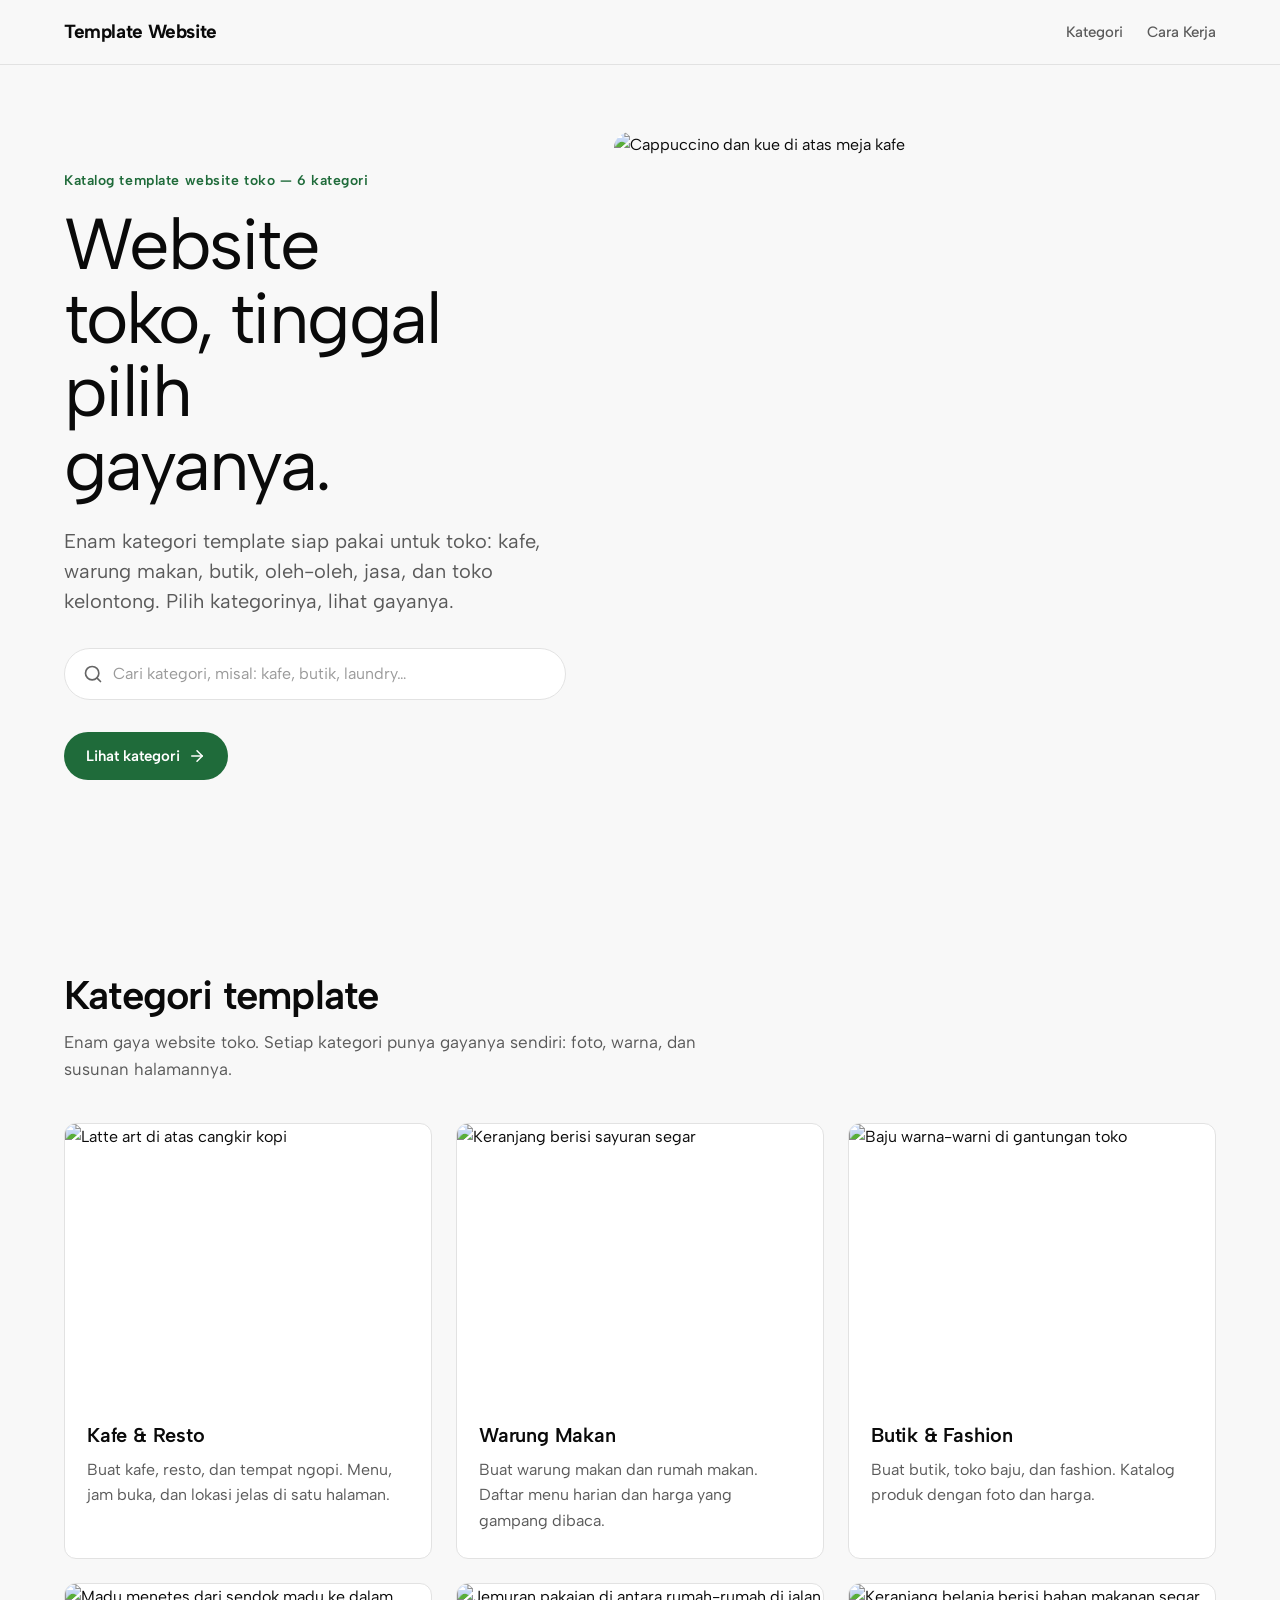
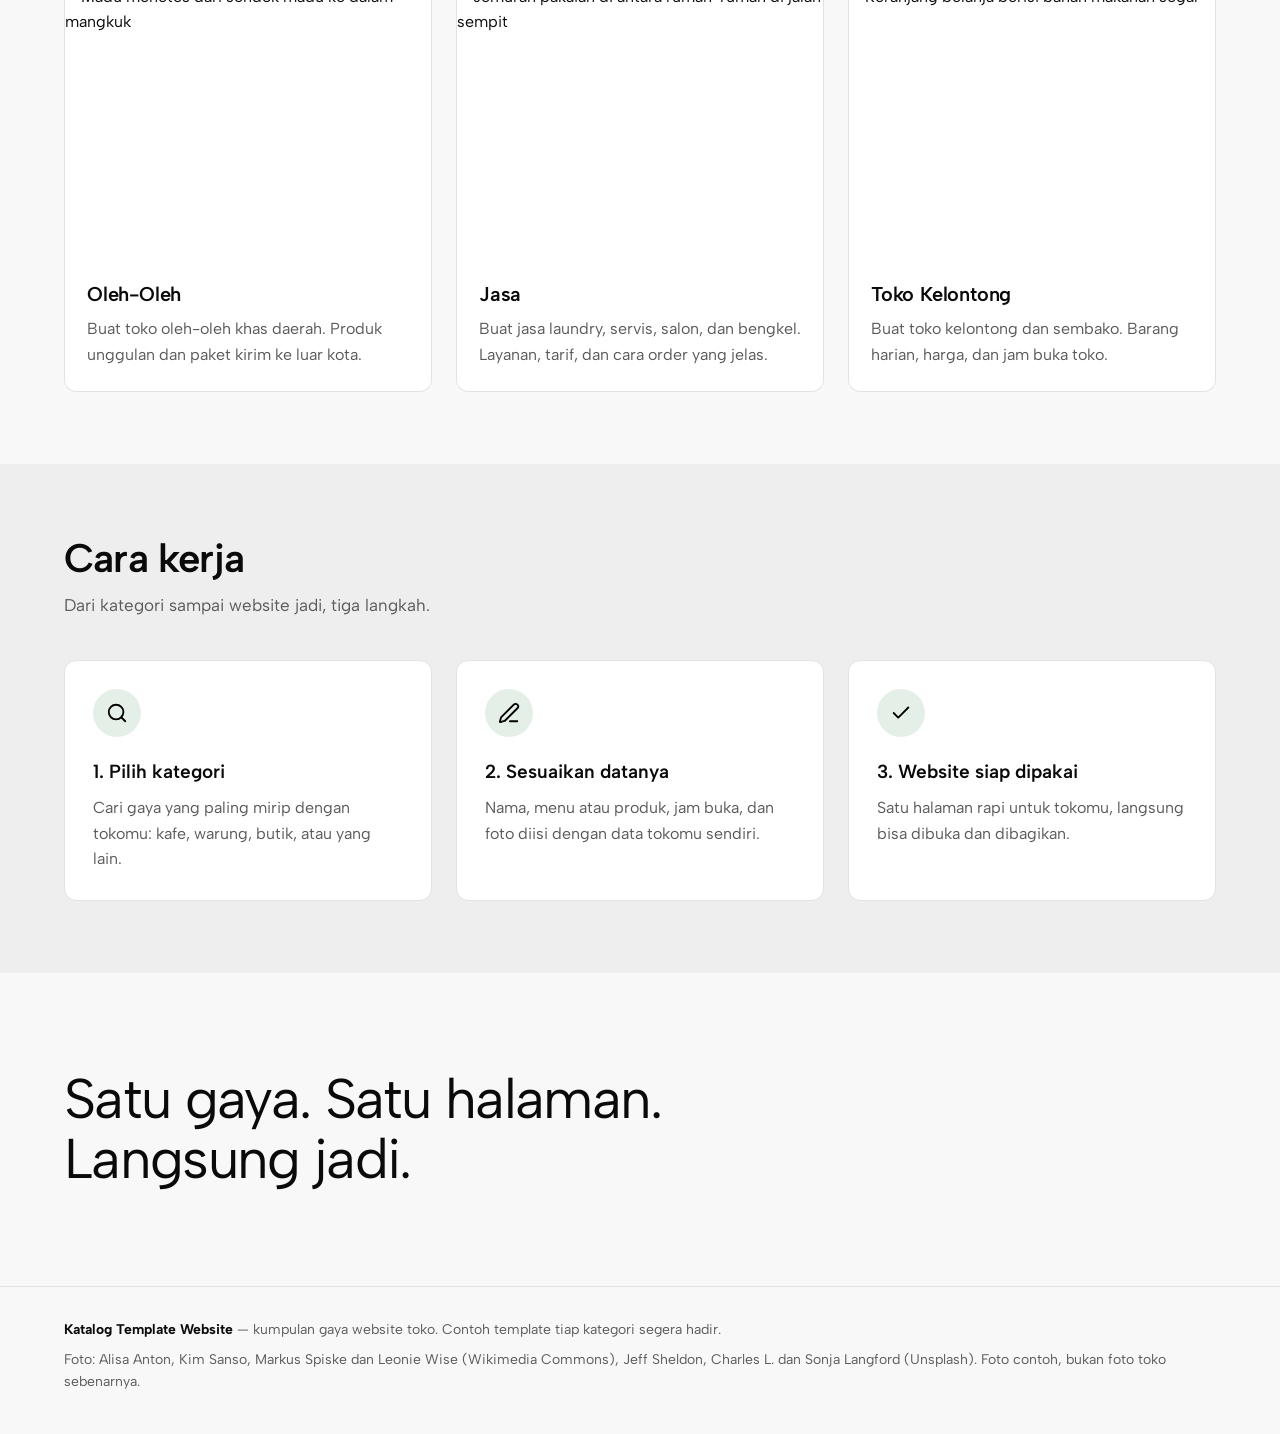
==== index.html @ 1f8895e4 "Homepage baru: hero split, 6 kategori foto, tanpa contoh template" ====
<!DOCTYPE html>
<html lang="id" data-type="service">
<head>
<meta charset="utf-8">
<meta name="viewport" content="width=device-width, initial-scale=1">
<meta name="page-type" content="service">
<meta name="site-kind" content="other">
<title>Katalog Template Website Toko</title>
<meta name="description" content="Pilih gaya website untuk toko kamu: kafe, warung makan, butik, oleh-oleh, jasa, dan toko kelontong.">
<link rel="preconnect" href="https://fonts.googleapis.com">
<link rel="preconnect" href="https://fonts.gstatic.com" crossorigin>
<link href="https://fonts.googleapis.com/css2?family=Albert+Sans:wght@400;500;600;700&display=swap" rel="stylesheet">
<link rel="stylesheet" href="css/style.css">
<link rel="icon" href="assets/icons/store.svg">
</head>
<body>
<header class="site">
  <div class="wrap">
    <a class="logo" href="#">Template Website</a>
    <nav class="main">
      <a href="#kategori">Kategori</a>
      <a href="#cara-kerja">Cara Kerja</a>
    </nav>
  </div>
</header>

<main>
  <section class="hero" data-enter>
    <div class="wrap hero-grid">
      <div class="hero-text">
        <p class="notice">Katalog template website toko — 6 kategori</p>
        <h1>Website toko, tinggal pilih gayanya.</h1>
        <p class="lead">Enam kategori template siap pakai untuk toko: kafe, warung makan, butik, oleh-oleh, jasa, dan toko kelontong. Pilih kategorinya, lihat gayanya.</p>
        <div class="search">
          <label class="box" for="cari"><img src="assets/icons/search.svg" alt=""><input id="cari" type="search" placeholder="Cari kategori, misal: kafe, butik, laundry…" autocomplete="off"></label>
        </div>
        <a class="btn" href="#kategori">Lihat kategori <img class="ic" src="assets/icons/arrow-right.svg" alt=""></a>
      </div>
      <div class="hero-photo">
        <img src="https://thumb.wikimedia.org/wikipedia/commons/thumb/1/18/Cappuccinos_and_cake_%28Unsplash%29.jpg/960px-Cappuccinos_and_cake_%28Unsplash%29.jpg" alt="Cappuccino dan kue di atas meja kafe" fetchpriority="high">
      </div>
    </div>
  </section>

  <section class="block" id="kategori">
    <div class="wrap">
      <h2>Kategori template</h2>
      <p class="sub">Enam gaya website toko. Setiap kategori punya gayanya sendiri: foto, warna, dan susunan halamannya.</p>
      <div class="grid" id="grid-kategori">
      <article class="card" data-cari="Kafe & Resto Buat kafe, resto, dan tempat ngopi. Menu, jam buka, dan lokasi jelas di satu halaman.">
        <div class="media"><img src="https://thumb.wikimedia.org/wikipedia/commons/thumb/c/c6/Latte_art_3.jpg/960px-Latte_art_3.jpg" alt="Latte art di atas cangkir kopi" loading="lazy"></div>
        <div class="body">
          <h3>Kafe &amp; Resto</h3>
          <p>Buat kafe, resto, dan tempat ngopi. Menu, jam buka, dan lokasi jelas di satu halaman.</p>
        </div>
      </article>
      <article class="card" data-cari="Warung Makan Buat warung makan dan rumah makan. Daftar menu harian dan harga yang gampang dibaca.">
        <div class="media"><img src="https://thumb.wikimedia.org/wikipedia/commons/thumb/3/35/Basket_of_Vegetables_%28Unsplash%29.jpg/960px-Basket_of_Vegetables_%28Unsplash%29.jpg" alt="Keranjang berisi sayuran segar" loading="lazy"></div>
        <div class="body">
          <h3>Warung Makan</h3>
          <p>Buat warung makan dan rumah makan. Daftar menu harian dan harga yang gampang dibaca.</p>
        </div>
      </article>
      <article class="card" data-cari="Butik & Fashion Buat butik, toko baju, dan fashion. Katalog produk dengan foto dan harga.">
        <div class="media"><img src="https://picsum.photos/id/535/1200/800" alt="Baju warna-warni di gantungan toko" loading="lazy"></div>
        <div class="body">
          <h3>Butik &amp; Fashion</h3>
          <p>Buat butik, toko baju, dan fashion. Katalog produk dengan foto dan harga.</p>
        </div>
      </article>
      <article class="card" data-cari="Oleh-Oleh Buat toko oleh-oleh khas daerah. Produk unggulan dan paket kirim ke luar kota.">
        <div class="media"><img src="https://picsum.photos/id/312/1200/800" alt="Madu menetes dari sendok madu ke dalam mangkuk" loading="lazy"></div>
        <div class="body">
          <h3>Oleh-Oleh</h3>
          <p>Buat toko oleh-oleh khas daerah. Produk unggulan dan paket kirim ke luar kota.</p>
        </div>
      </article>
      <article class="card" data-cari="Jasa Buat jasa laundry, servis, salon, dan bengkel. Layanan, tarif, dan cara order yang jelas.">
        <div class="media"><img src="https://picsum.photos/id/308/1200/800" alt="Jemuran pakaian di antara rumah-rumah di jalan sempit" loading="lazy"></div>
        <div class="body">
          <h3>Jasa</h3>
          <p>Buat jasa laundry, servis, salon, dan bengkel. Layanan, tarif, dan cara order yang jelas.</p>
        </div>
      </article>
      <article class="card" data-cari="Toko Kelontong Buat toko kelontong dan sembako. Barang harian, harga, dan jam buka toko.">
        <div class="media"><img src="https://thumb.wikimedia.org/wikipedia/commons/thumb/b/b7/Healthy_Grocery_Shopping_%28Unsplash%29.jpg/960px-Healthy_Grocery_Shopping_%28Unsplash%29.jpg" alt="Keranjang belanja berisi bahan makanan segar" loading="lazy"></div>
        <div class="body">
          <h3>Toko Kelontong</h3>
          <p>Buat toko kelontong dan sembako. Barang harian, harga, dan jam buka toko.</p>
        </div>
      </article>
      </div>
      <p class="empty" id="tidak-ada">Tidak ada kategori yang cocok dengan pencarianmu. Coba kata lain, misal “kafe” atau “butik”.</p>
    </div>
  </section>

  <section class="block" id="cara-kerja">
    <div class="wrap">
      <h2>Cara kerja</h2>
      <p class="sub">Dari kategori sampai website jadi, tiga langkah.</p>
      <div class="steps">
        <div class="step">
          <div class="step-ic"><img src="assets/icons/search.svg" alt=""></div>
          <h3>1. Pilih kategori</h3>
          <p>Cari gaya yang paling mirip dengan tokomu: kafe, warung, butik, atau yang lain.</p>
        </div>
        <div class="step">
          <div class="step-ic"><img src="assets/icons/pen-line.svg" alt=""></div>
          <h3>2. Sesuaikan datanya</h3>
          <p>Nama, menu atau produk, jam buka, dan foto diisi dengan data tokomu sendiri.</p>
        </div>
        <div class="step">
          <div class="step-ic"><img src="assets/icons/check.svg" alt=""></div>
          <h3>3. Website siap dipakai</h3>
          <p>Satu halaman rapi untuk tokomu, langsung bisa dibuka dan dibagikan.</p>
        </div>
      </div>
    </div>
  </section>

  <section class="statement">
    <div class="wrap">
      <p>Satu gaya. Satu halaman. Langsung jadi.</p>
    </div>
  </section>
</main>

<footer class="site">
  <div class="wrap">
    <div><b>Katalog Template Website</b> — kumpulan gaya website toko. Contoh template tiap kategori segera hadir.</div>
    <div>Foto: Alisa Anton, Kim Sanso, Markus Spiske dan Leonie Wise (Wikimedia Commons), Jeff Sheldon, Charles L. dan Sonja Langford (Unsplash). Foto contoh, bukan foto toko sebenarnya.</div>
  </div>
</footer>
<script src="js/app.js"></script>
</body>
</html>
---- css/style.css ----
/* Katalog template website toko.
   Sistem dari design-taste-frontend (deal 2026-11-24):
   palet mint-pink-accounts (retail), jenis Albert Sans, radius soft,
   hero split (teks kiri, foto kanan), flat, foto asli, tanpa efek. */
:root{
  --bg:#f8f8f8; --surface:#eeeeee; --card:#ffffff; --ink:#0a0a0a;
  --muted:#5a5a5a; --accent:#1f6b3a; --accent-soft:#e4efe7; --line:#e2e2e2;
  --r:12px; --r-lg:16px; --wrap:1200px;
}
*{box-sizing:border-box;margin:0;padding:0}
html{scroll-behavior:smooth}
body{font-family:"Albert Sans",system-ui,-apple-system,"Segoe UI",sans-serif;color:var(--ink);background:var(--bg);line-height:1.6;-webkit-font-smoothing:antialiased}
img{display:block;max-width:100%}
a{color:inherit}
.wrap{max-width:var(--wrap);margin:0 auto;padding:0 24px}

/* header */
header.site{position:sticky;top:0;z-index:10;background:var(--bg);border-bottom:1px solid var(--line)}
header.site .wrap{display:flex;align-items:center;gap:32px;height:64px}
.logo{font-weight:700;font-size:19px;letter-spacing:-.02em;text-decoration:none}
nav.main{display:flex;gap:24px;margin-left:auto}
nav.main a{text-decoration:none;font-size:15px;font-weight:500;color:var(--muted)}
nav.main a:hover{color:var(--ink);text-decoration:underline;text-underline-offset:4px}

/* tombol: satu gaya */
.btn{display:inline-flex;align-items:center;gap:8px;background:var(--accent);color:#fff;border-radius:999px;padding:12px 22px;font-weight:600;font-size:15px;text-decoration:none;border:0;cursor:pointer;transition:transform .15s ease,background .15s ease}
.btn:hover{background:#175730;transform:translateY(-1px)}
.btn:active{transform:translateY(0) scale(.98)}
.btn .ic{width:18px;height:18px;filter:brightness(0) invert(1)}

/* hero split: teks kiri, foto kanan, satu layar */
.hero{padding:48px 0 64px}
.hero-grid{display:grid;grid-template-columns:5fr 6fr;gap:48px;align-items:center;min-height:calc(100vh - 64px - 112px)}
.hero-text .notice{font-size:14px;font-weight:600;letter-spacing:.04em;color:var(--accent);margin-bottom:16px}
.hero-text h1{font-size:72px;line-height:1.02;letter-spacing:-.035em;font-weight:400;max-width:9ch}
.hero-text .lead{font-size:20px;line-height:1.5;color:var(--muted);max-width:42ch;margin:24px 0 32px}
.search{margin-bottom:32px}
.search .box{display:flex;align-items:center;gap:10px;background:var(--card);border:1px solid var(--line);border-radius:999px;padding:0 18px;height:52px;max-width:520px}
.search .box img{width:20px;height:20px;opacity:.6;flex:none}
.search input{border:0;outline:0;background:transparent;font:inherit;font-size:16px;width:100%;color:var(--ink)}
.search input::placeholder{color:#9a9a9a}
.hero-photo img{width:100%;aspect-ratio:628/716;object-fit:cover;border-radius:var(--r-lg)}
/* hero masuk sekali saat load */
[data-enter] .hero-text>*{animation:enter .7s ease both}
[data-enter] .hero-text>*:nth-child(2){animation-delay:.08s}
[data-enter] .hero-text>*:nth-child(3){animation-delay:.16s}
[data-enter] .hero-text>*:nth-child(4){animation-delay:.24s}
[data-enter] .hero-text>*:nth-child(5){animation-delay:.32s}
[data-enter] .hero-photo{animation:enter .7s .15s ease both}
@keyframes enter{from{opacity:0;transform:translateY(12px)}to{opacity:1;transform:none}}
@media (prefers-reduced-motion:reduce){
  [data-enter] .hero-text>*,[data-enter] .hero-photo{animation:none}
  html{scroll-behavior:auto}
}

/* blok */
.block{padding:72px 0}
.block h2{font-size:40px;line-height:1.1;letter-spacing:-.02em;font-weight:600}
.sub{font-size:17px;color:var(--muted);margin:12px 0 40px;max-width:60ch}

/* kartu kategori */
.grid{display:grid;grid-template-columns:repeat(3,1fr);gap:24px}
.card{background:var(--card);border:1px solid var(--line);border-radius:var(--r);overflow:hidden;transition:transform .2s ease,box-shadow .2s ease}
.card:hover{transform:translateY(-2px);box-shadow:0 8px 24px rgba(0,0,0,.08)}
.card .media{overflow:hidden;aspect-ratio:4/3}
.card .media img{width:100%;height:100%;object-fit:cover;transition:transform .35s ease}
.card:hover .media img{transform:scale(1.02)}
.card .body{padding:20px 22px 24px}
.card h3{font-size:20px;font-weight:600;letter-spacing:-.01em}
.card p{font-size:16px;color:var(--muted);margin-top:6px}
.empty{display:none;margin-top:32px;font-size:17px;color:var(--muted)}
.empty.show{display:block}

/* cara kerja */
#cara-kerja{background:var(--surface)}
.steps{display:grid;grid-template-columns:repeat(3,1fr);gap:24px}
.step{background:var(--card);border:1px solid var(--line);border-radius:var(--r);padding:28px}
.step-ic{width:48px;height:48px;border-radius:50%;background:var(--accent-soft);display:flex;align-items:center;justify-content:center;margin-bottom:20px}
.step-ic img{width:22px;height:22px}
.step h3{font-size:19px;font-weight:600;margin-bottom:8px}
.step p{font-size:16px;color:var(--muted)}

/* momen tipe */
.statement{padding:96px 0}
.statement p{font-size:clamp(32px,4.5vw,56px);line-height:1.08;letter-spacing:-.03em;font-weight:400;max-width:18ch}

/* footer */
footer.site{border-top:1px solid var(--line);padding:32px 0 40px;font-size:14px;color:var(--muted)}
footer.site .wrap{display:flex;flex-direction:column;gap:8px}
footer.site b{color:var(--ink)}

/* responsif */
@media (max-width:1024px){
  .grid{grid-template-columns:repeat(2,1fr)}
  .hero-text h1{font-size:56px}
}
@media (max-width:820px){
  .hero{padding:32px 0 48px}
  .hero-grid{grid-template-columns:1fr;gap:32px;min-height:0}
  .hero-photo img{aspect-ratio:16/10;min-height:240px}
  .steps{grid-template-columns:1fr}
  .block{padding:56px 0}
  .block h2{font-size:32px}
}
@media (max-width:390px){
  .grid{grid-template-columns:1fr}
  .hero-text h1{font-size:40px}
  .hero-text .lead{font-size:17px}
  .btn{width:100%;justify-content:center}
  .search .box{height:48px}
  .statement{padding:64px 0}
}
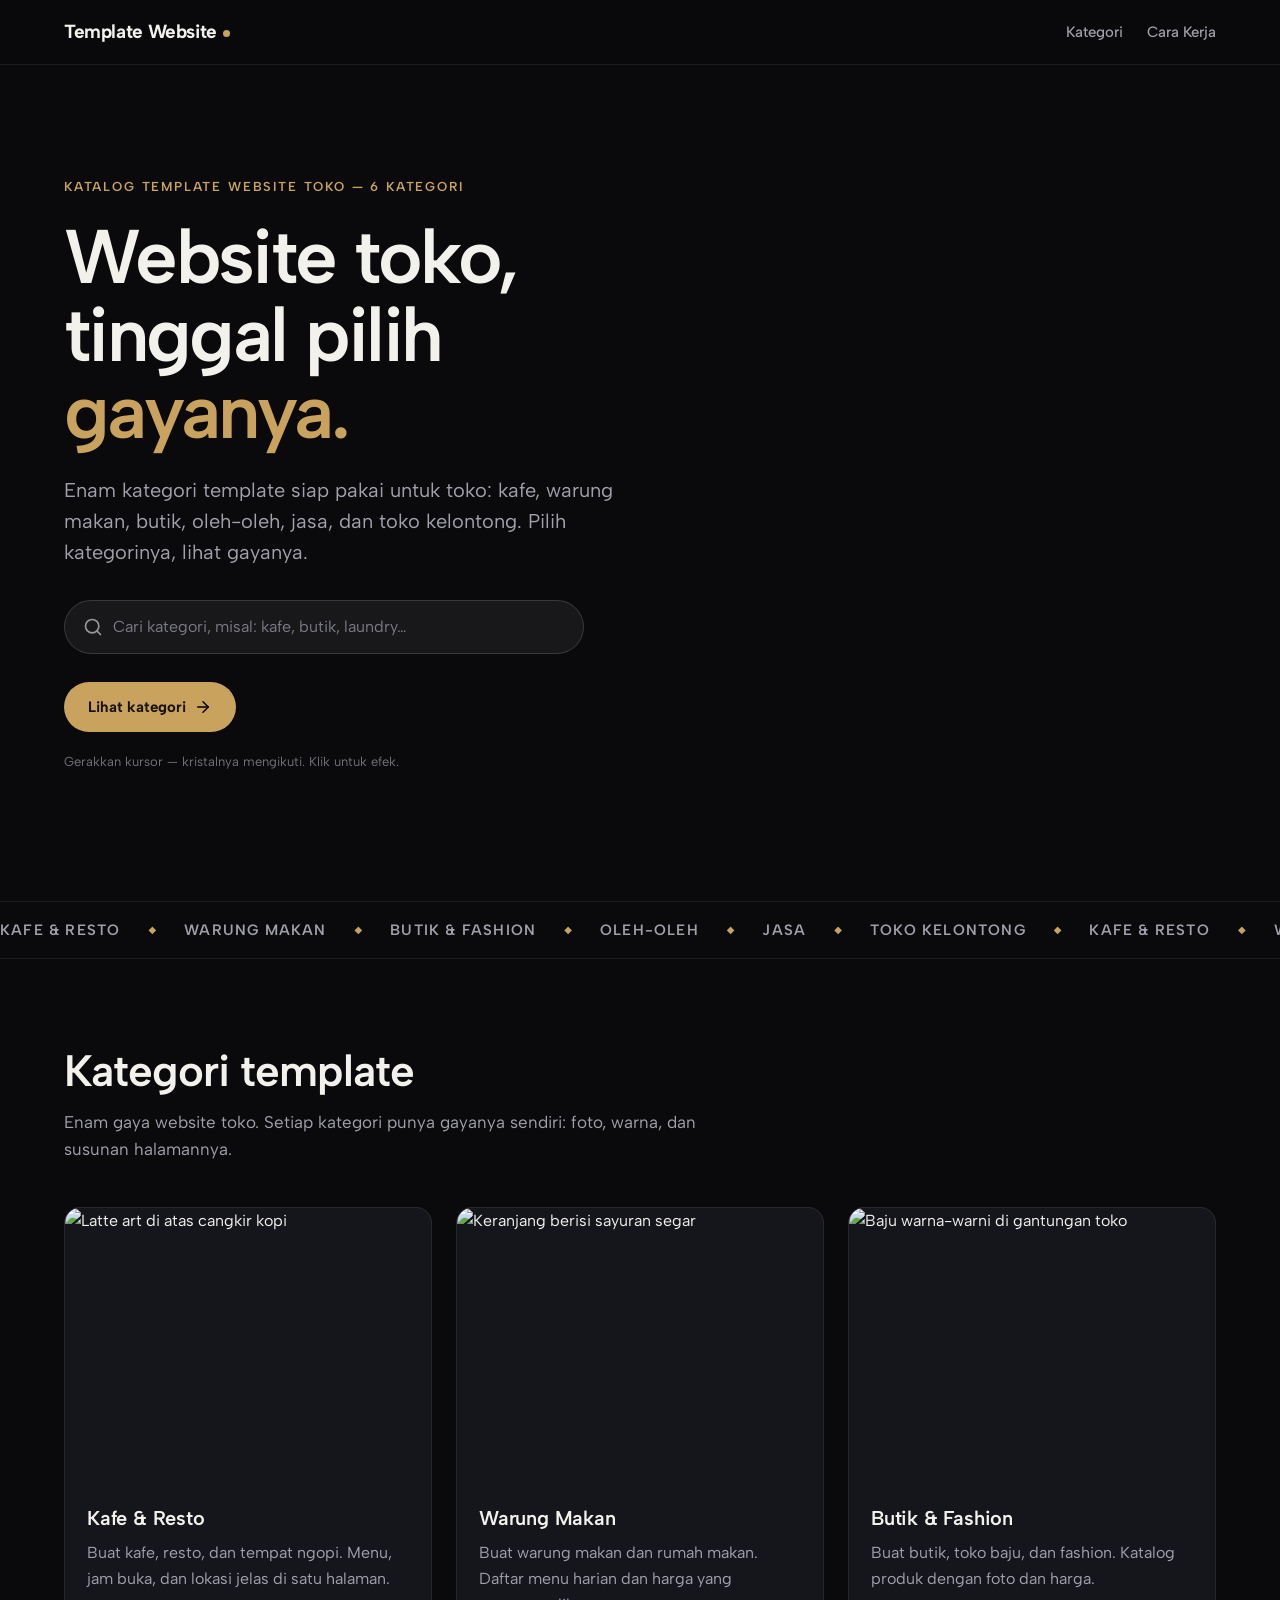
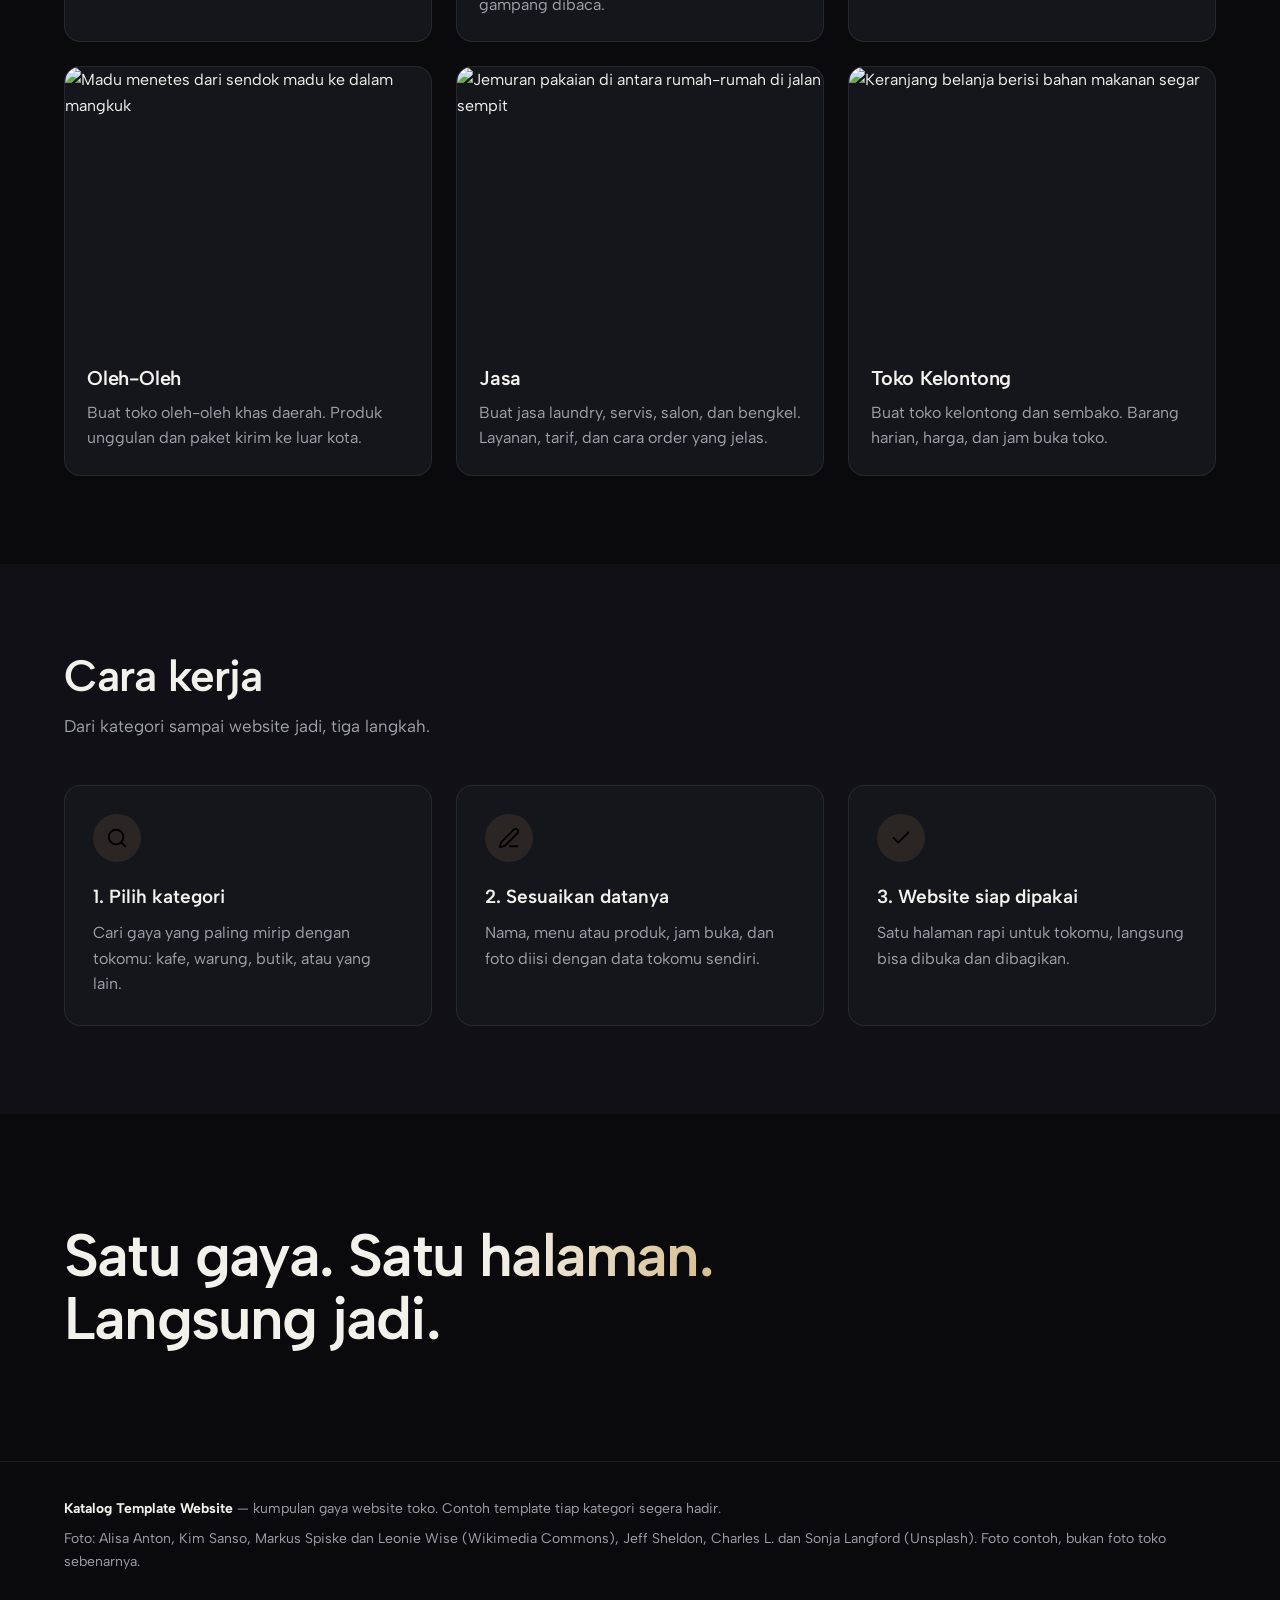
==== commit 2715eb35: "Homepage gelap + 3D: hero three.js interaktif, animasi GSAP, aksen emas redup" ====
--- a/index.html
+++ b/index.html
@@ -1,17 +1,19 @@
 <!DOCTYPE html>
-<html lang="id" data-type="service">
+<html lang="id">
 <head>
 <meta charset="utf-8">
 <meta name="viewport" content="width=device-width, initial-scale=1">
-<meta name="page-type" content="service">
-<meta name="site-kind" content="other">
 <title>Katalog Template Website Toko</title>
 <meta name="description" content="Pilih gaya website untuk toko kamu: kafe, warung makan, butik, oleh-oleh, jasa, dan toko kelontong.">
+<meta name="theme-color" content="#0a0a0d">
 <link rel="preconnect" href="https://fonts.googleapis.com">
 <link rel="preconnect" href="https://fonts.gstatic.com" crossorigin>
 <link href="https://fonts.googleapis.com/css2?family=Albert+Sans:wght@400;500;600;700&display=swap" rel="stylesheet">
 <link rel="stylesheet" href="css/style.css">
 <link rel="icon" href="assets/icons/store.svg">
+<script type="importmap">
+{"imports":{"three":"https://cdn.jsdelivr.net/npm/three@0.187.0/build/three.module.min.js"}}
+</script>
 </head>
 <body>
 <header class="site">
@@ -25,22 +27,29 @@
 </header>
 
 <main>
-  <section class="hero" data-enter>
-    <div class="wrap hero-grid">
+  <section class="hero" id="hero">
+    <canvas id="hero3d" aria-hidden="true"></canvas>
+    <div class="hero-shade" aria-hidden="true"></div>
+    <div class="wrap hero-grid" data-enter>
       <div class="hero-text">
         <p class="notice">Katalog template website toko — 6 kategori</p>
-        <h1>Website toko, tinggal pilih gayanya.</h1>
+        <h1><span class="line">Website toko,</span> <span class="line">tinggal pilih</span> <span class="line"><em>gayanya.</em></span></h1>
         <p class="lead">Enam kategori template siap pakai untuk toko: kafe, warung makan, butik, oleh-oleh, jasa, dan toko kelontong. Pilih kategorinya, lihat gayanya.</p>
         <div class="search">
           <label class="box" for="cari"><img src="assets/icons/search.svg" alt=""><input id="cari" type="search" placeholder="Cari kategori, misal: kafe, butik, laundry…" autocomplete="off"></label>
         </div>
         <a class="btn" href="#kategori">Lihat kategori <img class="ic" src="assets/icons/arrow-right.svg" alt=""></a>
-      </div>
-      <div class="hero-photo">
-        <img src="https://thumb.wikimedia.org/wikipedia/commons/thumb/1/18/Cappuccinos_and_cake_%28Unsplash%29.jpg/960px-Cappuccinos_and_cake_%28Unsplash%29.jpg" alt="Cappuccino dan kue di atas meja kafe" fetchpriority="high">
+        <p class="hint">Gerakkan kursor — kristalnya mengikuti. Klik untuk efek.</p>
       </div>
     </div>
   </section>
+
+  <div class="marquee" aria-hidden="true">
+    <div class="track">
+      <span>Kafe &amp; Resto</span><i>◆</i><span>Warung Makan</span><i>◆</i><span>Butik &amp; Fashion</span><i>◆</i><span>Oleh-Oleh</span><i>◆</i><span>Jasa</span><i>◆</i><span>Toko Kelontong</span><i>◆</i>
+      <span>Kafe &amp; Resto</span><i>◆</i><span>Warung Makan</span><i>◆</i><span>Butik &amp; Fashion</span><i>◆</i><span>Oleh-Oleh</span><i>◆</i><span>Jasa</span><i>◆</i><span>Toko Kelontong</span><i>◆</i>
+    </div>
+  </div>
 
   <section class="block" id="kategori">
     <div class="wrap">
@@ -131,6 +140,9 @@
     <div>Foto: Alisa Anton, Kim Sanso, Markus Spiske dan Leonie Wise (Wikimedia Commons), Jeff Sheldon, Charles L. dan Sonja Langford (Unsplash). Foto contoh, bukan foto toko sebenarnya.</div>
   </div>
 </footer>
+<script src="https://cdn.jsdelivr.net/npm/gsap@3.12.5/dist/gsap.min.js"></script>
+<script src="https://cdn.jsdelivr.net/npm/gsap@3.12.5/dist/ScrollTrigger.min.js"></script>
+<script type="module" src="js/hero3d.js"></script>
 <script src="js/app.js"></script>
 </body>
 </html>
--- a/css/style.css
+++ b/css/style.css
@@ -1,11 +1,10 @@
-/* Katalog template website toko.
-   Sistem dari design-taste-frontend (deal 2026-11-24):
-   palet mint-pink-accounts (retail), jenis Albert Sans, radius soft,
-   hero split (teks kiri, foto kanan), flat, foto asli, tanpa efek. */
+/* Katalog template website toko — tema gelap modern + 3D.
+   Gelap, tanpa warna cerah: hitam lembut, teks gading, satu aksen emas redup.
+   Hero: canvas three.js (js/hero3d.js). Animasi: GSAP (js/app.js). */
 :root{
-  --bg:#f8f8f8; --surface:#eeeeee; --card:#ffffff; --ink:#0a0a0a;
-  --muted:#5a5a5a; --accent:#1f6b3a; --accent-soft:#e4efe7; --line:#e2e2e2;
-  --r:12px; --r-lg:16px; --wrap:1200px;
+  --bg:#0a0a0d; --surface:#101016; --card:#15151c; --ink:#f2f1ec;
+  --muted:#a1a1ab; --accent:#c9a25e; --accent-ink:#171204; --accent-soft:rgba(201,162,94,.12);
+  --line:rgba(255,255,255,.08); --r:16px; --r-lg:20px; --wrap:1200px;
 }
 *{box-sizing:border-box;margin:0;padding:0}
 html{scroll-behavior:smooth}
@@ -14,57 +13,65 @@
 a{color:inherit}
 .wrap{max-width:var(--wrap);margin:0 auto;padding:0 24px}
 
-/* header */
-header.site{position:sticky;top:0;z-index:10;background:var(--bg);border-bottom:1px solid var(--line)}
+/* header kaca gelap */
+header.site{position:sticky;top:0;z-index:10;background:rgba(10,10,13,.82);backdrop-filter:blur(12px);-webkit-backdrop-filter:blur(12px);border-bottom:1px solid var(--line)}
 header.site .wrap{display:flex;align-items:center;gap:32px;height:64px}
 .logo{font-weight:700;font-size:19px;letter-spacing:-.02em;text-decoration:none}
+.logo::after{content:"";display:inline-block;width:7px;height:7px;border-radius:50%;background:var(--accent);margin-left:6px;vertical-align:middle}
 nav.main{display:flex;gap:24px;margin-left:auto}
 nav.main a{text-decoration:none;font-size:15px;font-weight:500;color:var(--muted)}
 nav.main a:hover{color:var(--ink);text-decoration:underline;text-underline-offset:4px}
 
-/* tombol: satu gaya */
-.btn{display:inline-flex;align-items:center;gap:8px;background:var(--accent);color:#fff;border-radius:999px;padding:12px 22px;font-weight:600;font-size:15px;text-decoration:none;border:0;cursor:pointer;transition:transform .15s ease,background .15s ease}
-.btn:hover{background:#175730;transform:translateY(-1px)}
+/* tombol: satu gaya, emas redup */
+.btn{display:inline-flex;align-items:center;gap:8px;background:var(--accent);color:var(--accent-ink);border-radius:999px;padding:13px 24px;font-weight:700;font-size:15px;text-decoration:none;border:0;cursor:pointer;transition:transform .15s ease,filter .15s ease}
+.btn:hover{filter:brightness(1.08);transform:translateY(-1px)}
 .btn:active{transform:translateY(0) scale(.98)}
-.btn .ic{width:18px;height:18px;filter:brightness(0) invert(1)}
+.btn .ic{width:18px;height:18px}
 
-/* hero split: teks kiri, foto kanan, satu layar */
-.hero{padding:48px 0 64px}
-.hero-grid{display:grid;grid-template-columns:5fr 6fr;gap:48px;align-items:center;min-height:calc(100vh - 64px - 112px)}
-.hero-text .notice{font-size:14px;font-weight:600;letter-spacing:.04em;color:var(--accent);margin-bottom:16px}
-.hero-text h1{font-size:72px;line-height:1.02;letter-spacing:-.035em;font-weight:400;max-width:9ch}
-.hero-text .lead{font-size:20px;line-height:1.5;color:var(--muted);max-width:42ch;margin:24px 0 32px}
-.search{margin-bottom:32px}
-.search .box{display:flex;align-items:center;gap:10px;background:var(--card);border:1px solid var(--line);border-radius:999px;padding:0 18px;height:52px;max-width:520px}
-.search .box img{width:20px;height:20px;opacity:.6;flex:none}
+/* hero: canvas 3D di belakang, teks di depan */
+.hero{position:relative;overflow:hidden;padding:64px 0 80px;min-height:calc(100vh - 64px);display:flex;align-items:center}
+#hero3d{position:absolute;inset:0;width:100%;height:100%;display:block}
+.hero-shade{position:absolute;inset:0;background:radial-gradient(60% 80% at 18% 50%,rgba(10,10,13,.88) 0%,rgba(10,10,13,.45) 55%,rgba(10,10,13,0) 100%);pointer-events:none}
+.hero-grid{position:relative;z-index:1;width:100%}
+.hero-text{max-width:640px}
+.hero-text .notice{font-size:13px;font-weight:600;letter-spacing:.14em;text-transform:uppercase;color:var(--accent);margin-bottom:20px}
+.hero-text h1{font-size:clamp(44px,6.2vw,76px);line-height:1.02;letter-spacing:-.035em;font-weight:600}
+.hero-text h1 .line{display:block}
+.hero-text h1 em{font-style:normal;color:var(--accent)}
+.hero-text .lead{font-size:20px;line-height:1.55;color:var(--muted);max-width:46ch;margin:24px 0 32px}
+.search{margin-bottom:28px}
+.search .box{display:flex;align-items:center;gap:10px;background:rgba(255,255,255,.06);border:1px solid rgba(255,255,255,.14);border-radius:999px;padding:0 18px;height:54px;max-width:520px;transition:border-color .15s ease}
+.search .box:focus-within{border-color:var(--accent)}
+.search .box img{width:20px;height:20px;opacity:.55;flex:none;filter:brightness(0) invert(1)}
 .search input{border:0;outline:0;background:transparent;font:inherit;font-size:16px;width:100%;color:var(--ink)}
-.search input::placeholder{color:#9a9a9a}
-.hero-photo img{width:100%;aspect-ratio:628/716;object-fit:cover;border-radius:var(--r-lg)}
-/* hero masuk sekali saat load */
-[data-enter] .hero-text>*{animation:enter .7s ease both}
-[data-enter] .hero-text>*:nth-child(2){animation-delay:.08s}
-[data-enter] .hero-text>*:nth-child(3){animation-delay:.16s}
-[data-enter] .hero-text>*:nth-child(4){animation-delay:.24s}
-[data-enter] .hero-text>*:nth-child(5){animation-delay:.32s}
-[data-enter] .hero-photo{animation:enter .7s .15s ease both}
-@keyframes enter{from{opacity:0;transform:translateY(12px)}to{opacity:1;transform:none}}
+.search input::placeholder{color:#7a7a85}
+.hint{font-size:13px;color:#71717a;margin-top:20px}
+/* hero masuk sekali saat load (GSAP menggerakkan [data-enter], CSS ini cadangan saat JS mati: semua tetap terlihat) */
 @media (prefers-reduced-motion:reduce){
-  [data-enter] .hero-text>*,[data-enter] .hero-photo{animation:none}
   html{scroll-behavior:auto}
+  .marquee .track{animation:none}
 }
 
+/* marquee kategori */
+.marquee{overflow:hidden;border-top:1px solid var(--line);border-bottom:1px solid var(--line);padding:16px 0}
+.marquee .track{display:flex;gap:28px;width:max-content;animation:marquee 32s linear infinite;white-space:nowrap}
+.marquee span{font-size:15px;font-weight:600;letter-spacing:.08em;text-transform:uppercase;color:var(--muted)}
+.marquee i{color:var(--accent);font-style:normal;font-size:10px;align-self:center}
+.marquee:hover .track{animation-play-state:paused}
+@keyframes marquee{to{transform:translateX(-50%)}}
+
 /* blok */
-.block{padding:72px 0}
-.block h2{font-size:40px;line-height:1.1;letter-spacing:-.02em;font-weight:600}
-.sub{font-size:17px;color:var(--muted);margin:12px 0 40px;max-width:60ch}
+.block{padding:88px 0}
+.block h2{font-size:clamp(32px,4vw,44px);line-height:1.08;letter-spacing:-.02em;font-weight:600}
+.sub{font-size:17px;color:var(--muted);margin:14px 0 44px;max-width:60ch}
 
 /* kartu kategori */
 .grid{display:grid;grid-template-columns:repeat(3,1fr);gap:24px}
-.card{background:var(--card);border:1px solid var(--line);border-radius:var(--r);overflow:hidden;transition:transform .2s ease,box-shadow .2s ease}
-.card:hover{transform:translateY(-2px);box-shadow:0 8px 24px rgba(0,0,0,.08)}
+.card{background:var(--card);border:1px solid var(--line);border-radius:var(--r);overflow:hidden;transition:transform .25s ease,border-color .25s ease,box-shadow .25s ease}
+.card:hover{transform:translateY(-4px);border-color:rgba(201,162,94,.55);box-shadow:0 16px 40px rgba(0,0,0,.45)}
 .card .media{overflow:hidden;aspect-ratio:4/3}
-.card .media img{width:100%;height:100%;object-fit:cover;transition:transform .35s ease}
-.card:hover .media img{transform:scale(1.02)}
+.card .media img{width:100%;height:100%;object-fit:cover;transition:transform .4s ease;filter:saturate(.92)}
+.card:hover .media img{transform:scale(1.04)}
 .card .body{padding:20px 22px 24px}
 .card h3{font-size:20px;font-weight:600;letter-spacing:-.01em}
 .card p{font-size:16px;color:var(--muted);margin-top:6px}
@@ -74,39 +81,36 @@
 /* cara kerja */
 #cara-kerja{background:var(--surface)}
 .steps{display:grid;grid-template-columns:repeat(3,1fr);gap:24px}
-.step{background:var(--card);border:1px solid var(--line);border-radius:var(--r);padding:28px}
+.step{background:var(--card);border:1px solid var(--line);border-radius:var(--r);padding:28px;transition:transform .25s ease,border-color .25s ease}
+.step:hover{transform:translateY(-4px);border-color:rgba(201,162,94,.55)}
 .step-ic{width:48px;height:48px;border-radius:50%;background:var(--accent-soft);display:flex;align-items:center;justify-content:center;margin-bottom:20px}
 .step-ic img{width:22px;height:22px}
 .step h3{font-size:19px;font-weight:600;margin-bottom:8px}
 .step p{font-size:16px;color:var(--muted)}
 
 /* momen tipe */
-.statement{padding:96px 0}
-.statement p{font-size:clamp(32px,4.5vw,56px);line-height:1.08;letter-spacing:-.03em;font-weight:400;max-width:18ch}
+.statement{padding:110px 0}
+.statement p{font-size:clamp(34px,5vw,60px);line-height:1.06;letter-spacing:-.03em;font-weight:600;max-width:20ch;background:linear-gradient(100deg,var(--ink) 55%,var(--accent));-webkit-background-clip:text;background-clip:text;color:transparent}
 
 /* footer */
-footer.site{border-top:1px solid var(--line);padding:32px 0 40px;font-size:14px;color:var(--muted)}
+footer.site{border-top:1px solid var(--line);padding:36px 0 44px;font-size:14px;color:var(--muted)}
 footer.site .wrap{display:flex;flex-direction:column;gap:8px}
 footer.site b{color:var(--ink)}
 
 /* responsif */
 @media (max-width:1024px){
   .grid{grid-template-columns:repeat(2,1fr)}
-  .hero-text h1{font-size:56px}
 }
 @media (max-width:820px){
-  .hero{padding:32px 0 48px}
-  .hero-grid{grid-template-columns:1fr;gap:32px;min-height:0}
-  .hero-photo img{aspect-ratio:16/10;min-height:240px}
+  .hero{padding:48px 0 64px;min-height:0}
+  .hero-shade{background:linear-gradient(180deg,rgba(10,10,13,.82),rgba(10,10,13,.55) 60%,rgba(10,10,13,.25))}
+  .hero-text .lead{font-size:18px}
   .steps{grid-template-columns:1fr}
-  .block{padding:56px 0}
-  .block h2{font-size:32px}
+  .block{padding:64px 0}
 }
 @media (max-width:390px){
   .grid{grid-template-columns:1fr}
-  .hero-text h1{font-size:40px}
-  .hero-text .lead{font-size:17px}
   .btn{width:100%;justify-content:center}
-  .search .box{height:48px}
-  .statement{padding:64px 0}
+  .search .box{height:50px}
+  .statement{padding:72px 0}
 }
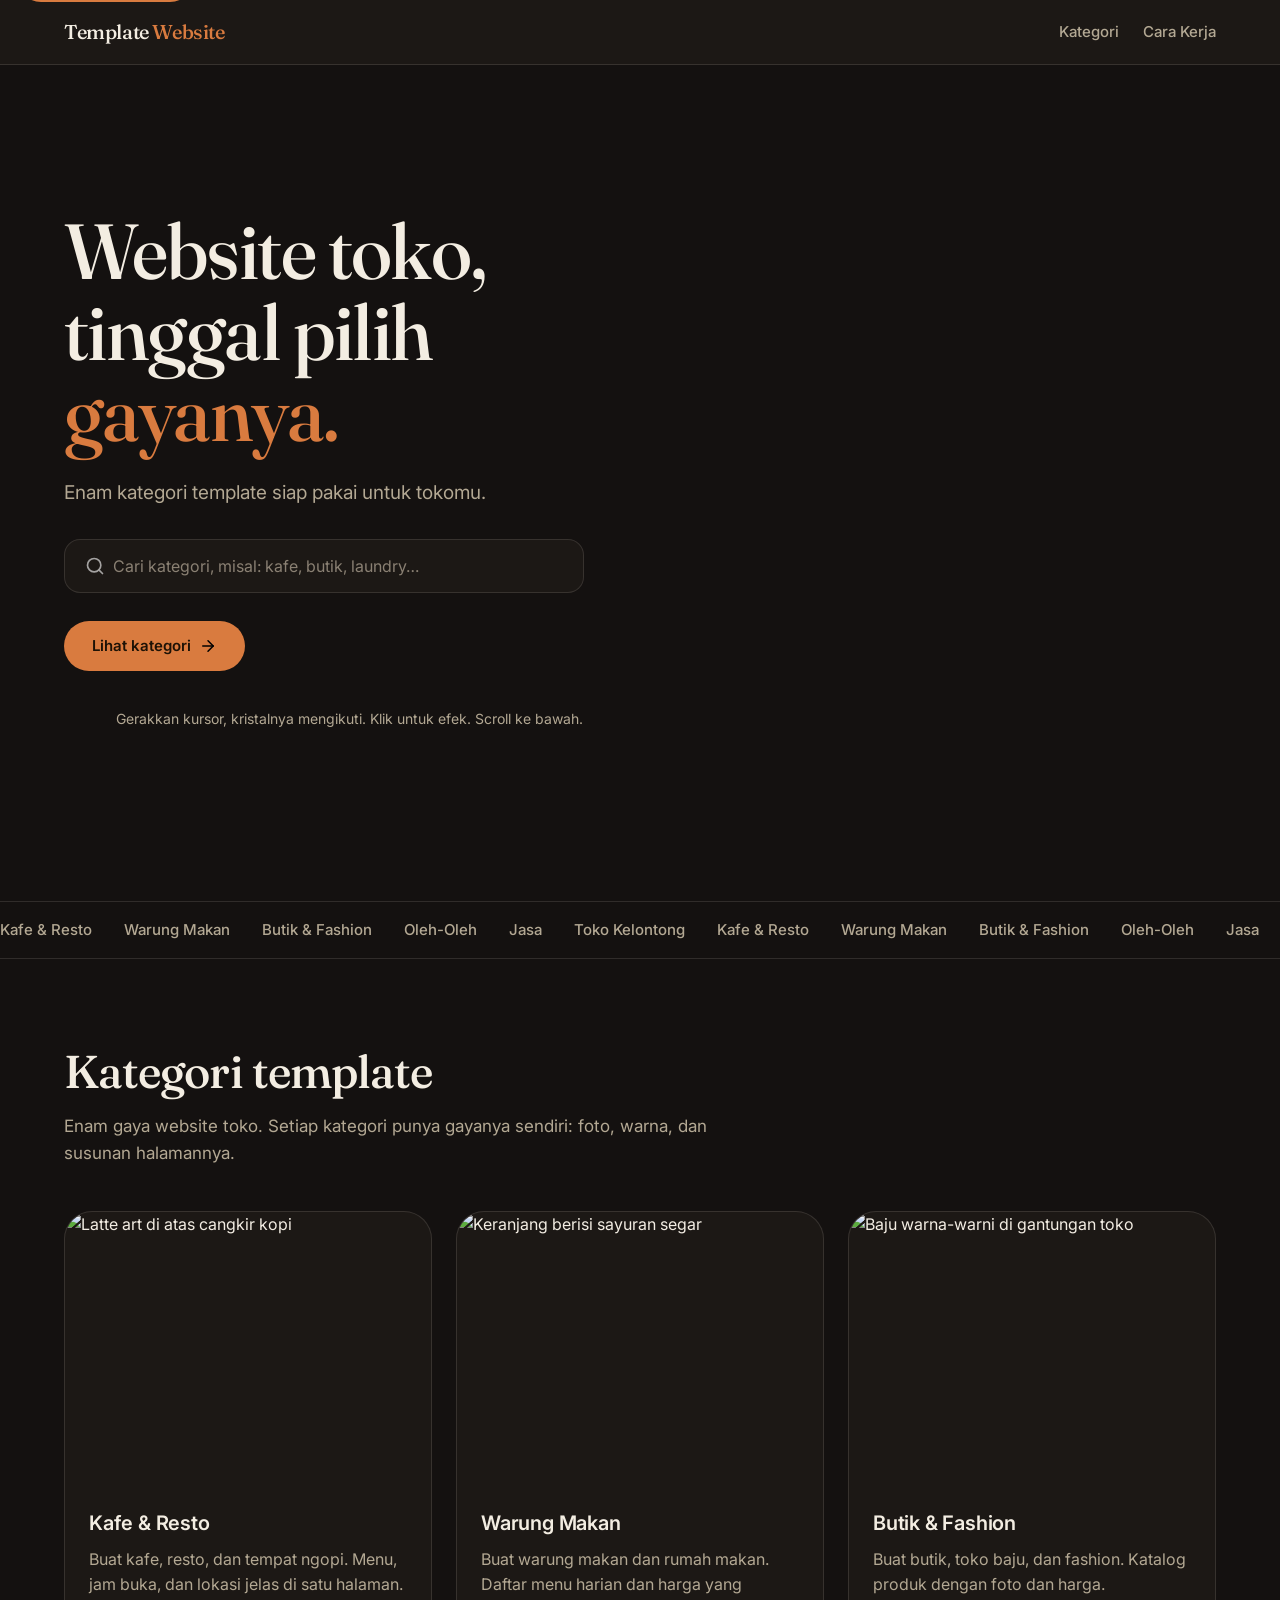
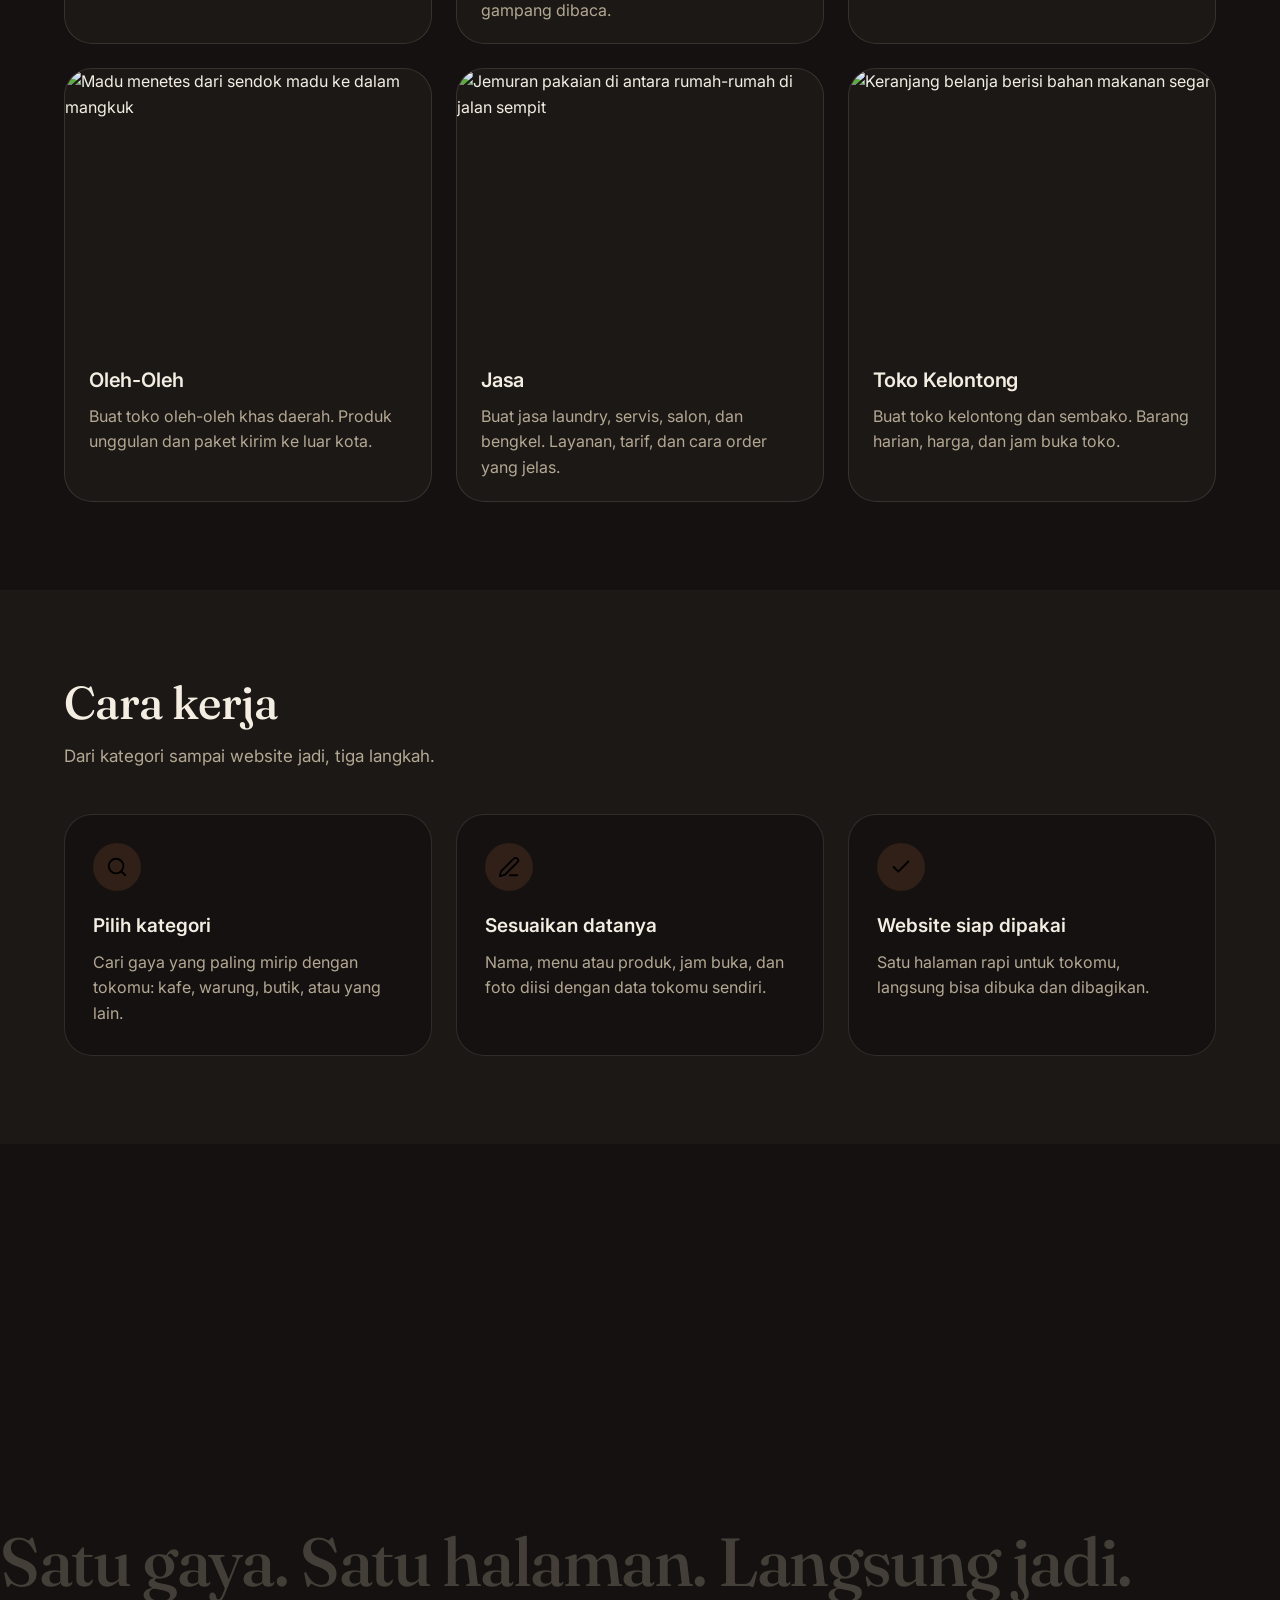
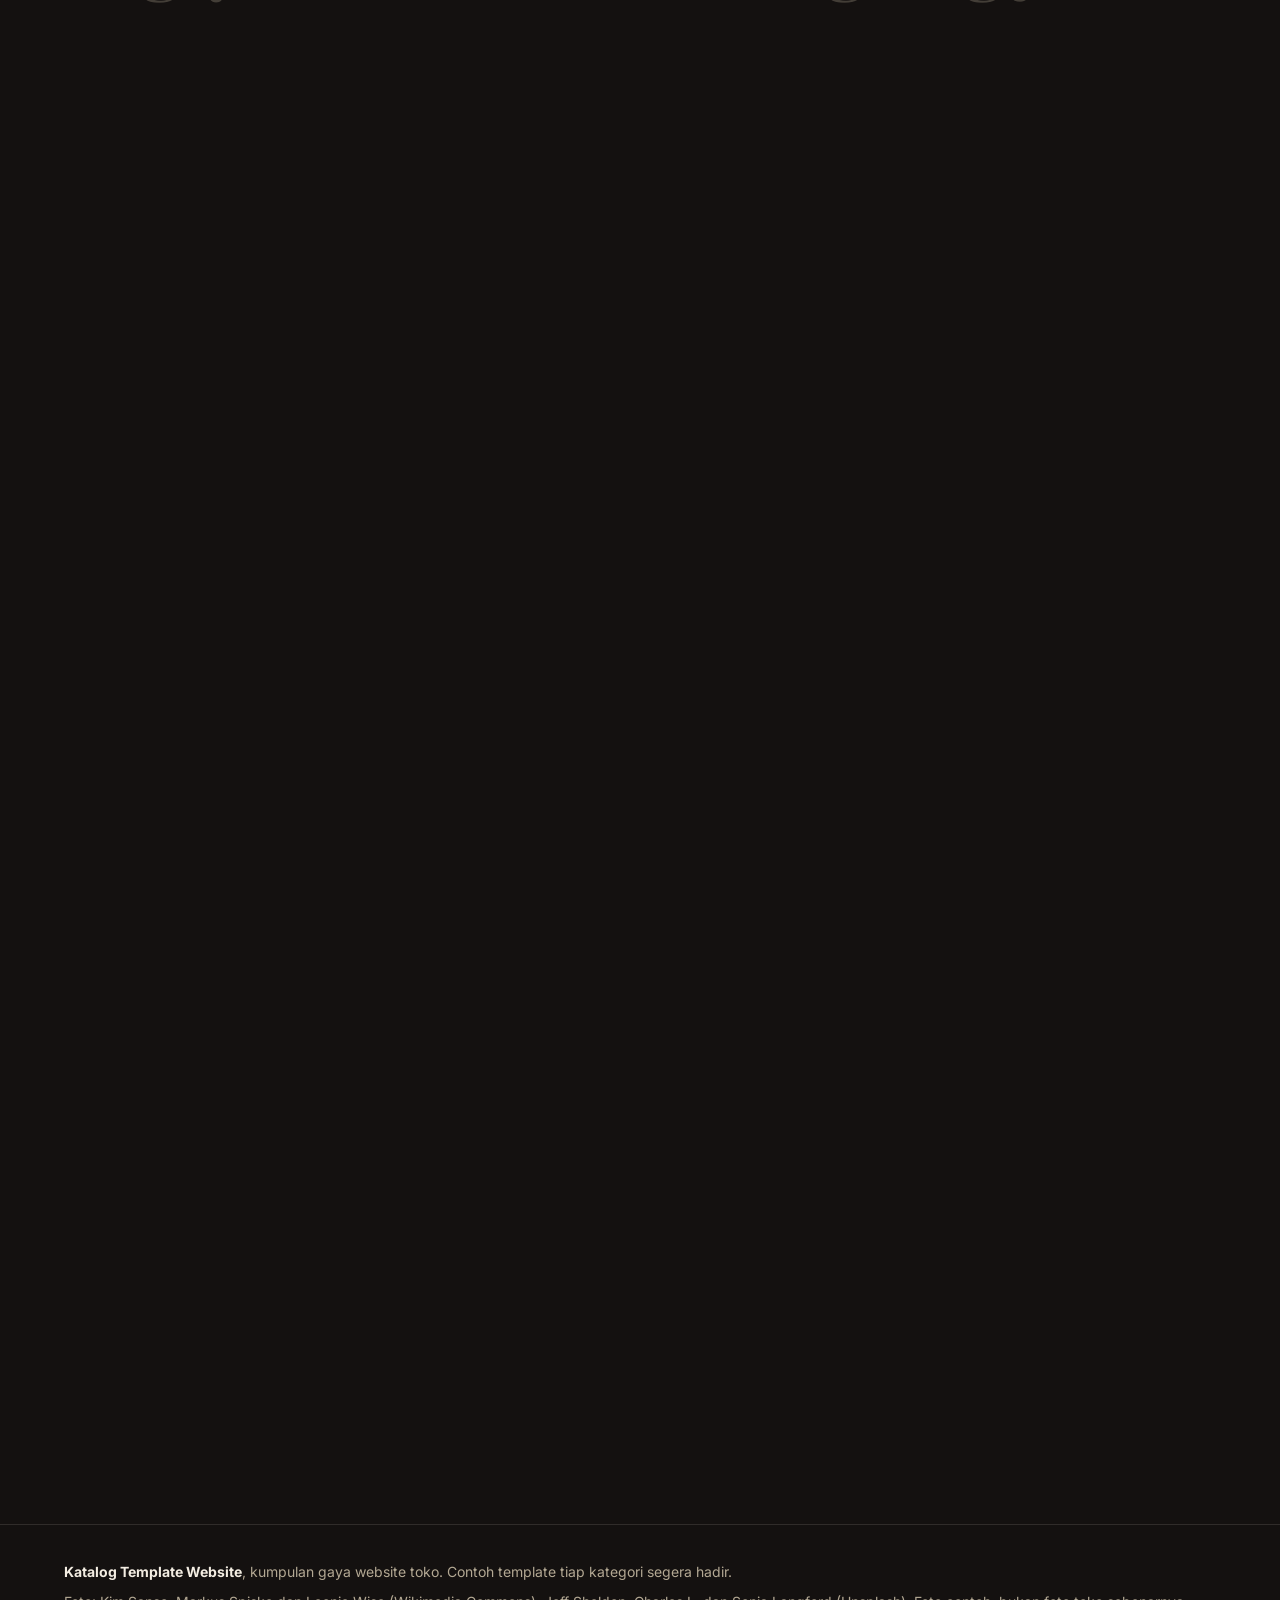
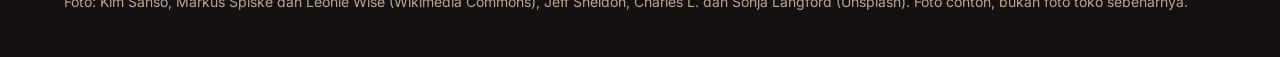
==== commit a5e92d6e: "Homepage kombinasi tools: tema Kiln, vendor lokal, scrolltide, lottie, sloplint bersih" ====
--- a/index.html
+++ b/index.html
@@ -2,24 +2,30 @@
 <html lang="id">
 <head>
 <meta charset="utf-8">
-<meta name="viewport" content="width=device-width, initial-scale=1">
-<title>Katalog Template Website Toko</title>
-<meta name="description" content="Pilih gaya website untuk toko kamu: kafe, warung makan, butik, oleh-oleh, jasa, dan toko kelontong.">
-<meta name="theme-color" content="#0a0a0d">
+<meta name="viewport" content="width=device-width, initial-scale=1, viewport-fit=cover">
+<title>Template Website: Website toko, tinggal pilih gayanya</title>
+<meta name="description" content="Katalog template website toko. Enam kategori, satu halaman, langsung jadi.">
+<meta name="theme-color" content="#141110">
+<script>document.documentElement.classList.add('js')</script>
 <link rel="preconnect" href="https://fonts.googleapis.com">
 <link rel="preconnect" href="https://fonts.gstatic.com" crossorigin>
-<link href="https://fonts.googleapis.com/css2?family=Albert+Sans:wght@400;500;600;700&display=swap" rel="stylesheet">
+<link rel="preconnect" href="https://thumb.wikimedia.org">
+<link rel="preconnect" href="https://picsum.photos">
+<link href="https://fonts.googleapis.com/css2?family=Fraunces:opsz,wght@9..144,500&family=Inter:wght@400;500;600;700&display=swap" rel="stylesheet">
 <link rel="stylesheet" href="css/style.css">
 <link rel="icon" href="assets/icons/store.svg">
 <script type="importmap">
-{"imports":{"three":"https://cdn.jsdelivr.net/npm/three@0.187.0/build/three.module.min.js"}}
+{ "imports": { "three": "./js/vendor/three.module.min.js" } }
 </script>
 </head>
 <body>
+<a class="skip" href="#kategori">Lewati ke kategori</a>
+<div class="progress" id="progress" aria-hidden="true"></div>
+
 <header class="site">
   <div class="wrap">
-    <a class="logo" href="#">Template Website</a>
-    <nav class="main">
+    <a class="logo" href="#">Template <span>Website</span></a>
+    <nav class="main" aria-label="Navigasi utama">
       <a href="#kategori">Kategori</a>
       <a href="#cara-kerja">Cara Kerja</a>
     </nav>
@@ -30,68 +36,67 @@
   <section class="hero" id="hero">
     <canvas id="hero3d" aria-hidden="true"></canvas>
     <div class="hero-shade" aria-hidden="true"></div>
-    <div class="wrap hero-grid" data-enter>
+    <div class="wrap hero-grid">
       <div class="hero-text">
-        <p class="notice">Katalog template website toko — 6 kategori</p>
         <h1><span class="line">Website toko,</span> <span class="line">tinggal pilih</span> <span class="line"><em>gayanya.</em></span></h1>
-        <p class="lead">Enam kategori template siap pakai untuk toko: kafe, warung makan, butik, oleh-oleh, jasa, dan toko kelontong. Pilih kategorinya, lihat gayanya.</p>
+        <p class="lead">Enam kategori template siap pakai untuk tokomu.</p>
         <div class="search">
-          <label class="box" for="cari"><img src="assets/icons/search.svg" alt=""><input id="cari" type="search" placeholder="Cari kategori, misal: kafe, butik, laundry…" autocomplete="off"></label>
+          <label class="box" for="cari"><img src="assets/icons/search.svg" alt="" aria-hidden="true"><input id="cari" name="cari" type="search" placeholder="Cari kategori, misal: kafe, butik, laundry…" autocomplete="off" spellcheck="false" aria-label="Cari kategori"></label>
         </div>
-        <a class="btn" href="#kategori">Lihat kategori <img class="ic" src="assets/icons/arrow-right.svg" alt=""></a>
-        <p class="hint">Gerakkan kursor — kristalnya mengikuti. Klik untuk efek.</p>
+        <a class="btn" href="#kategori">Lihat kategori <img class="ic" src="assets/icons/arrow-right.svg" alt="" aria-hidden="true"></a>
+        <p class="hint"><span class="cue" id="scroll-cue" aria-hidden="true"></span><span>Gerakkan kursor, kristalnya mengikuti. Klik untuk efek. Scroll ke bawah.</span></p>
       </div>
     </div>
   </section>
 
   <div class="marquee" aria-hidden="true">
     <div class="track">
-      <span>Kafe &amp; Resto</span><i>◆</i><span>Warung Makan</span><i>◆</i><span>Butik &amp; Fashion</span><i>◆</i><span>Oleh-Oleh</span><i>◆</i><span>Jasa</span><i>◆</i><span>Toko Kelontong</span><i>◆</i>
-      <span>Kafe &amp; Resto</span><i>◆</i><span>Warung Makan</span><i>◆</i><span>Butik &amp; Fashion</span><i>◆</i><span>Oleh-Oleh</span><i>◆</i><span>Jasa</span><i>◆</i><span>Toko Kelontong</span><i>◆</i>
+      <span>Kafe &amp; Resto</span><span>Warung Makan</span><span>Butik &amp; Fashion</span><span>Oleh-Oleh</span><span>Jasa</span><span>Toko Kelontong</span>
+      <span>Kafe &amp; Resto</span><span>Warung Makan</span><span>Butik &amp; Fashion</span><span>Oleh-Oleh</span><span>Jasa</span><span>Toko Kelontong</span>
     </div>
   </div>
 
   <section class="block" id="kategori">
     <div class="wrap">
-      <h2>Kategori template</h2>
-      <p class="sub">Enam gaya website toko. Setiap kategori punya gayanya sendiri: foto, warna, dan susunan halamannya.</p>
+      <h2 data-reveal>Kategori template</h2>
+      <p class="sub" data-reveal>Enam gaya website toko. Setiap kategori punya gayanya sendiri: foto, warna, dan susunan halamannya.</p>
       <div class="grid" id="grid-kategori">
-      <article class="card" data-cari="Kafe & Resto Buat kafe, resto, dan tempat ngopi. Menu, jam buka, dan lokasi jelas di satu halaman.">
+      <article class="card" data-cari="Kafe & Resto Buat kafe, resto, dan tempat ngopi. Menu, jam buka, dan lokasi jelas di satu halaman." data-reveal style="--i:0">
         <div class="media"><img src="https://thumb.wikimedia.org/wikipedia/commons/thumb/c/c6/Latte_art_3.jpg/960px-Latte_art_3.jpg" alt="Latte art di atas cangkir kopi" loading="lazy"></div>
         <div class="body">
           <h3>Kafe &amp; Resto</h3>
           <p>Buat kafe, resto, dan tempat ngopi. Menu, jam buka, dan lokasi jelas di satu halaman.</p>
         </div>
       </article>
-      <article class="card" data-cari="Warung Makan Buat warung makan dan rumah makan. Daftar menu harian dan harga yang gampang dibaca.">
+      <article class="card" data-cari="Warung Makan Buat warung makan dan rumah makan. Daftar menu harian dan harga yang gampang dibaca." data-reveal style="--i:1">
         <div class="media"><img src="https://thumb.wikimedia.org/wikipedia/commons/thumb/3/35/Basket_of_Vegetables_%28Unsplash%29.jpg/960px-Basket_of_Vegetables_%28Unsplash%29.jpg" alt="Keranjang berisi sayuran segar" loading="lazy"></div>
         <div class="body">
           <h3>Warung Makan</h3>
           <p>Buat warung makan dan rumah makan. Daftar menu harian dan harga yang gampang dibaca.</p>
         </div>
       </article>
-      <article class="card" data-cari="Butik & Fashion Buat butik, toko baju, dan fashion. Katalog produk dengan foto dan harga.">
+      <article class="card" data-cari="Butik & Fashion Buat butik, toko baju, dan fashion. Katalog produk dengan foto dan harga." data-reveal style="--i:2">
         <div class="media"><img src="https://picsum.photos/id/535/1200/800" alt="Baju warna-warni di gantungan toko" loading="lazy"></div>
         <div class="body">
           <h3>Butik &amp; Fashion</h3>
           <p>Buat butik, toko baju, dan fashion. Katalog produk dengan foto dan harga.</p>
         </div>
       </article>
-      <article class="card" data-cari="Oleh-Oleh Buat toko oleh-oleh khas daerah. Produk unggulan dan paket kirim ke luar kota.">
+      <article class="card" data-cari="Oleh-Oleh Buat toko oleh-oleh khas daerah. Produk unggulan dan paket kirim ke luar kota." data-reveal style="--i:0">
         <div class="media"><img src="https://picsum.photos/id/312/1200/800" alt="Madu menetes dari sendok madu ke dalam mangkuk" loading="lazy"></div>
         <div class="body">
           <h3>Oleh-Oleh</h3>
           <p>Buat toko oleh-oleh khas daerah. Produk unggulan dan paket kirim ke luar kota.</p>
         </div>
       </article>
-      <article class="card" data-cari="Jasa Buat jasa laundry, servis, salon, dan bengkel. Layanan, tarif, dan cara order yang jelas.">
+      <article class="card" data-cari="Jasa Buat jasa laundry, servis, salon, dan bengkel. Layanan, tarif, dan cara order yang jelas." data-reveal style="--i:1">
         <div class="media"><img src="https://picsum.photos/id/308/1200/800" alt="Jemuran pakaian di antara rumah-rumah di jalan sempit" loading="lazy"></div>
         <div class="body">
           <h3>Jasa</h3>
           <p>Buat jasa laundry, servis, salon, dan bengkel. Layanan, tarif, dan cara order yang jelas.</p>
         </div>
       </article>
-      <article class="card" data-cari="Toko Kelontong Buat toko kelontong dan sembako. Barang harian, harga, dan jam buka toko.">
+      <article class="card" data-cari="Toko Kelontong Buat toko kelontong dan sembako. Barang harian, harga, dan jam buka toko." data-reveal style="--i:2">
         <div class="media"><img src="https://thumb.wikimedia.org/wikipedia/commons/thumb/b/b7/Healthy_Grocery_Shopping_%28Unsplash%29.jpg/960px-Healthy_Grocery_Shopping_%28Unsplash%29.jpg" alt="Keranjang belanja berisi bahan makanan segar" loading="lazy"></div>
         <div class="body">
           <h3>Toko Kelontong</h3>
@@ -99,49 +104,49 @@
         </div>
       </article>
       </div>
-      <p class="empty" id="tidak-ada">Tidak ada kategori yang cocok dengan pencarianmu. Coba kata lain, misal “kafe” atau “butik”.</p>
+      <p class="empty" id="tidak-ada" hidden>Tidak ada kategori yang cocok dengan pencarianmu. Coba kata lain, misal “kafe” atau “butik”.</p>
     </div>
   </section>
 
   <section class="block" id="cara-kerja">
     <div class="wrap">
-      <h2>Cara kerja</h2>
-      <p class="sub">Dari kategori sampai website jadi, tiga langkah.</p>
-      <div class="steps">
-        <div class="step">
-          <div class="step-ic"><img src="assets/icons/search.svg" alt=""></div>
-          <h3>1. Pilih kategori</h3>
+      <h2 data-reveal>Cara kerja</h2>
+      <p class="sub" data-reveal>Dari kategori sampai website jadi, tiga langkah.</p>
+      <ol class="steps">
+        <li class="step" data-reveal style="--i:0">
+          <div class="step-ic"><img src="assets/icons/search.svg" alt="" aria-hidden="true"></div>
+          <h3>Pilih kategori</h3>
           <p>Cari gaya yang paling mirip dengan tokomu: kafe, warung, butik, atau yang lain.</p>
-        </div>
-        <div class="step">
-          <div class="step-ic"><img src="assets/icons/pen-line.svg" alt=""></div>
-          <h3>2. Sesuaikan datanya</h3>
+        </li>
+        <li class="step" data-reveal style="--i:1">
+          <div class="step-ic"><img src="assets/icons/pen-line.svg" alt="" aria-hidden="true"></div>
+          <h3>Sesuaikan datanya</h3>
           <p>Nama, menu atau produk, jam buka, dan foto diisi dengan data tokomu sendiri.</p>
-        </div>
-        <div class="step">
-          <div class="step-ic"><img src="assets/icons/check.svg" alt=""></div>
-          <h3>3. Website siap dipakai</h3>
+        </li>
+        <li class="step" data-reveal style="--i:2">
+          <div class="step-ic"><img src="assets/icons/check.svg" alt="" aria-hidden="true"></div>
+          <h3>Website siap dipakai</h3>
           <p>Satu halaman rapi untuk tokomu, langsung bisa dibuka dan dibagikan.</p>
-        </div>
-      </div>
+        </li>
+      </ol>
     </div>
   </section>
 
-  <section class="statement">
-    <div class="wrap">
-      <p>Satu gaya. Satu halaman. Langsung jadi.</p>
+  <section class="statement" id="pernyataan" aria-label="Pernyataan">
+    <div class="statement-pin">
+      <p id="statement-text"><span>Satu</span> <span>gaya.</span> <span>Satu</span> <span>halaman.</span> <span>Langsung</span> <span>jadi.</span></p>
     </div>
   </section>
 </main>
 
 <footer class="site">
   <div class="wrap">
-    <div><b>Katalog Template Website</b> — kumpulan gaya website toko. Contoh template tiap kategori segera hadir.</div>
-    <div>Foto: Alisa Anton, Kim Sanso, Markus Spiske dan Leonie Wise (Wikimedia Commons), Jeff Sheldon, Charles L. dan Sonja Langford (Unsplash). Foto contoh, bukan foto toko sebenarnya.</div>
+    <div><b>Katalog Template Website</b>, kumpulan gaya website toko. Contoh template tiap kategori segera hadir.</div>
+    <div>Foto: Kim Sanso, Markus Spiske dan Leonie Wise (Wikimedia Commons), Jeff Sheldon, Charles L. dan Sonja Langford (Unsplash). Foto contoh, bukan foto toko sebenarnya.</div>
   </div>
 </footer>
-<script src="https://cdn.jsdelivr.net/npm/gsap@3.12.5/dist/gsap.min.js"></script>
-<script src="https://cdn.jsdelivr.net/npm/gsap@3.12.5/dist/ScrollTrigger.min.js"></script>
+<script src="js/vendor/gsap.min.js"></script>
+<script src="js/vendor/lottie.min.js"></script>
 <script type="module" src="js/hero3d.js"></script>
 <script src="js/app.js"></script>
 </body>
--- a/css/style.css
+++ b/css/style.css
@@ -1,116 +1,159 @@
-/* Katalog template website toko — tema gelap modern + 3D.
-   Gelap, tanpa warna cerah: hitam lembut, teks gading, satu aksen emas redup.
-   Hero: canvas three.js (js/hero3d.js). Animasi: GSAP (js/app.js). */
+/* Hallmark stamp: kiln (ember) — deal dark-modern-catalog-templates-8a9d · theme kiln 1/3 · genre atmospheric */
+/* Critique: tema gelap Kiln (near-black hangat, tinta krem, satu sinyal ember). Palet diverifikasi Leonardo: tinta 16.13:1, muted 8.00:1, ember 6.14:1, teks di atas ember 6.01:1. */
+/* Waivers: 26b (tidak ada kontrol disabled di halaman ini), 38iii (kata ember adalah signature tema Kiln, muncul sekali di hero). */
+/* Katalog template website toko — Kiln + scrolltide + motion Premium. Vendor lokal: three.js, GSAP, lottie-web (js/vendor/). */
 :root{
-  --bg:#0a0a0d; --surface:#101016; --card:#15151c; --ink:#f2f1ec;
-  --muted:#a1a1ab; --accent:#c9a25e; --accent-ink:#171204; --accent-soft:rgba(201,162,94,.12);
-  --line:rgba(255,255,255,.08); --r:16px; --r-lg:20px; --wrap:1200px;
+  --color-paper:#141110; --color-paper-2:#1c1815; --color-paper-3:#241f1b;
+  --color-ink:#f3ede2; --color-ink-2:#e6ded0; --color-muted:#b3a893;
+  --color-rule:rgba(243,237,226,.12);
+  --color-accent:#d97b3f; --color-accent-ink:#1d1206; --color-focus:#e8a05c;
+  --color-accent-soft:rgba(217,123,63,.14); --color-accent-line:rgba(217,123,63,.6);
+  --color-shade-strong:rgba(20,17,16,.9); --color-shade-mid:rgba(20,17,16,.5);
+  --color-shade-60:rgba(20,17,16,.6); --color-shade-soft:rgba(20,17,16,.3);
+  --color-placeholder:#8a8073;
+  --font-display:"Fraunces",Georgia,serif; --font-body:"Inter",system-ui,-apple-system,"Segoe UI",sans-serif;
+  --radius-card:28px; --radius-well:16px; --radius-pill:999px;
+  --dur-quick:150ms; --dur-standard:350ms; --dur-slow:600ms;
+  --ease-premium:cubic-bezier(0.4,0,0.2,1);
+  --wrap:1200px;
 }
 *{box-sizing:border-box;margin:0;padding:0}
-html{scroll-behavior:smooth}
-body{font-family:"Albert Sans",system-ui,-apple-system,"Segoe UI",sans-serif;color:var(--ink);background:var(--bg);line-height:1.6;-webkit-font-smoothing:antialiased}
+html{scroll-behavior:smooth;overflow-x:clip}
+body{font-family:var(--font-body);color:var(--color-ink);background:var(--color-paper);line-height:1.6;-webkit-font-smoothing:antialiased;overflow-x:clip;-webkit-tap-highlight-color:transparent}
 img{display:block;max-width:100%}
 a{color:inherit}
+::selection{background:var(--color-accent);color:var(--color-accent-ink)}
+::-webkit-scrollbar{width:10px}
+::-webkit-scrollbar-thumb{background:var(--color-paper-3);border-radius:5px}
+::-webkit-scrollbar-track{background:var(--color-paper)}
+:focus-visible{outline:2px solid var(--color-focus);outline-offset:3px;border-radius:4px}
+.visually-hidden{position:absolute;width:1px;height:1px;overflow:hidden;clip:rect(0 0 0 0);white-space:nowrap}
+.skip{position:absolute;left:16px;top:-48px;z-index:30;background:var(--color-accent);color:var(--color-accent-ink);padding:12px 20px;border-radius:var(--radius-pill);font-weight:600;text-decoration:none;transition:top var(--dur-quick) ease}
+.skip:focus{top:12px}
+.progress{position:fixed;top:0;left:0;right:0;height:2px;background:var(--color-accent);transform:scaleX(0);transform-origin:left;z-index:20}
 .wrap{max-width:var(--wrap);margin:0 auto;padding:0 24px}
 
-/* header kaca gelap */
-header.site{position:sticky;top:0;z-index:10;background:rgba(10,10,13,.82);backdrop-filter:blur(12px);-webkit-backdrop-filter:blur(12px);border-bottom:1px solid var(--line)}
+/* header */
+header.site{position:sticky;top:0;z-index:10;background:var(--color-paper-2);border-bottom:1px solid var(--color-rule);padding-left:env(safe-area-inset-left);padding-right:env(safe-area-inset-right)}
 header.site .wrap{display:flex;align-items:center;gap:32px;height:64px}
-.logo{font-weight:700;font-size:19px;letter-spacing:-.02em;text-decoration:none}
-.logo::after{content:"";display:inline-block;width:7px;height:7px;border-radius:50%;background:var(--accent);margin-left:6px;vertical-align:middle}
+.logo{font-family:var(--font-display);font-weight:500;font-size:20px;letter-spacing:-.02em;text-decoration:none}
+.logo span{color:var(--color-accent)}
 nav.main{display:flex;gap:24px;margin-left:auto}
-nav.main a{text-decoration:none;font-size:15px;font-weight:500;color:var(--muted)}
-nav.main a:hover{color:var(--ink);text-decoration:underline;text-underline-offset:4px}
+nav.main a{text-decoration:none;font-size:15px;font-weight:500;color:var(--color-muted)}
+@media (hover:hover) and (pointer:fine){
+  nav.main a:hover{color:var(--color-ink);text-decoration:underline;text-underline-offset:4px}
+}
 
-/* tombol: satu gaya, emas redup */
-.btn{display:inline-flex;align-items:center;gap:8px;background:var(--accent);color:var(--accent-ink);border-radius:999px;padding:13px 24px;font-weight:700;font-size:15px;text-decoration:none;border:0;cursor:pointer;transition:transform .15s ease,filter .15s ease}
-.btn:hover{filter:brightness(1.08);transform:translateY(-1px)}
+/* tombol: satu gaya, pil ember 50px */
+.btn{display:inline-flex;align-items:center;gap:8px;background:var(--color-accent);color:var(--color-accent-ink);border-radius:var(--radius-pill);padding:0 28px;height:50px;font-weight:600;font-size:15px;text-decoration:none;border:0;cursor:pointer;touch-action:manipulation;transition:transform var(--dur-quick) ease,background-color var(--dur-quick) ease}
+.btn .ic{width:18px;height:18px}
+@media (hover:hover) and (pointer:fine){
+  .btn:hover{transform:translateY(-1px);background-color:var(--color-focus)}
+}
 .btn:active{transform:translateY(0) scale(.98)}
-.btn .ic{width:18px;height:18px}
 
 /* hero: canvas 3D di belakang, teks di depan */
-.hero{position:relative;overflow:hidden;padding:64px 0 80px;min-height:calc(100vh - 64px);display:flex;align-items:center}
-#hero3d{position:absolute;inset:0;width:100%;height:100%;display:block}
-.hero-shade{position:absolute;inset:0;background:radial-gradient(60% 80% at 18% 50%,rgba(10,10,13,.88) 0%,rgba(10,10,13,.45) 55%,rgba(10,10,13,0) 100%);pointer-events:none}
+.hero{position:relative;overflow:hidden;padding:40px 0 56px;min-height:calc(100svh - 64px);display:flex;align-items:center}
+#hero3d{position:absolute;inset:0;width:100%;height:100%;display:block;touch-action:pan-y}
+.hero-shade{position:absolute;inset:0;background:radial-gradient(60% 80% at 18% 50%,var(--color-shade-strong) 0%,var(--color-shade-mid) 55%,rgba(20,17,16,0) 100%);pointer-events:none}
 .hero-grid{position:relative;z-index:1;width:100%}
-.hero-text{max-width:640px}
-.hero-text .notice{font-size:13px;font-weight:600;letter-spacing:.14em;text-transform:uppercase;color:var(--accent);margin-bottom:20px}
-.hero-text h1{font-size:clamp(44px,6.2vw,76px);line-height:1.02;letter-spacing:-.035em;font-weight:600}
+.hero-text{max-width:640px;min-width:0}
+.hero-text h1{font-family:var(--font-display);font-weight:500;font-size:clamp(46px,6.2vw,78px);line-height:1.04;letter-spacing:-.02em;text-wrap:balance;overflow-wrap:break-word}
 .hero-text h1 .line{display:block}
-.hero-text h1 em{font-style:normal;color:var(--accent)}
-.hero-text .lead{font-size:20px;line-height:1.55;color:var(--muted);max-width:46ch;margin:24px 0 32px}
+.hero-text h1 em{font-style:normal;color:var(--color-accent)}
+.hero-text .lead{font-size:19px;line-height:1.55;color:var(--color-muted);max-width:46ch;margin:24px 0 32px}
 .search{margin-bottom:28px}
-.search .box{display:flex;align-items:center;gap:10px;background:rgba(255,255,255,.06);border:1px solid rgba(255,255,255,.14);border-radius:999px;padding:0 18px;height:54px;max-width:520px;transition:border-color .15s ease}
-.search .box:focus-within{border-color:var(--accent)}
-.search .box img{width:20px;height:20px;opacity:.55;flex:none;filter:brightness(0) invert(1)}
-.search input{border:0;outline:0;background:transparent;font:inherit;font-size:16px;width:100%;color:var(--ink)}
-.search input::placeholder{color:#7a7a85}
-.hint{font-size:13px;color:#71717a;margin-top:20px}
-/* hero masuk sekali saat load (GSAP menggerakkan [data-enter], CSS ini cadangan saat JS mati: semua tetap terlihat) */
+.search .box{display:flex;align-items:center;gap:8px;background:var(--color-paper-2);border:1px solid var(--color-rule);border-radius:var(--radius-well);padding:0 20px;height:54px;max-width:520px;transition:border-color var(--dur-quick) ease}
+.search .box:focus-within{border-color:var(--color-accent)}
+.search .box img{width:20px;height:20px;opacity:.6;flex:none;filter:brightness(0) invert(1)}
+.search input{border:0;outline:0;background:transparent;font:inherit;font-size:16px;width:100%;color:var(--color-ink);caret-color:var(--color-accent)}
+.search input::placeholder{color:var(--color-placeholder)}
+.hint{display:flex;align-items:center;gap:12px;font-size:14px;color:var(--color-muted);margin-top:28px}
+.hint .cue{width:40px;height:40px;flex:none}
+.hint .cue svg{width:100%;height:100%}
 @media (prefers-reduced-motion:reduce){
   html{scroll-behavior:auto}
   .marquee .track{animation:none}
 }
 
 /* marquee kategori */
-.marquee{overflow:hidden;border-top:1px solid var(--line);border-bottom:1px solid var(--line);padding:16px 0}
-.marquee .track{display:flex;gap:28px;width:max-content;animation:marquee 32s linear infinite;white-space:nowrap}
-.marquee span{font-size:15px;font-weight:600;letter-spacing:.08em;text-transform:uppercase;color:var(--muted)}
-.marquee i{color:var(--accent);font-style:normal;font-size:10px;align-self:center}
+.marquee{overflow:hidden;border-top:1px solid var(--color-rule);border-bottom:1px solid var(--color-rule);padding:16px 0}
+.marquee .track{display:flex;gap:32px;width:max-content;animation:marquee 32s linear infinite;white-space:nowrap}
+.marquee span{font-size:15px;font-weight:500;color:var(--color-muted)}
 .marquee:hover .track{animation-play-state:paused}
 @keyframes marquee{to{transform:translateX(-50%)}}
 
 /* blok */
-.block{padding:88px 0}
-.block h2{font-size:clamp(32px,4vw,44px);line-height:1.08;letter-spacing:-.02em;font-weight:600}
-.sub{font-size:17px;color:var(--muted);margin:14px 0 44px;max-width:60ch}
+.block{padding:88px 0;scroll-margin-top:80px}
+.block h2{font-family:var(--font-display);font-weight:500;font-size:clamp(34px,4vw,46px);line-height:1.08;letter-spacing:-.02em;text-wrap:balance}
+.sub{font-size:17px;color:var(--color-muted);margin:16px 0 44px;max-width:60ch}
+
+/* reveal ala scrolltide: hanya disembunyikan kalau JS jalan */
+.js [data-reveal]{opacity:0;transform:translate3d(0,24px,0);transition:opacity .8s cubic-bezier(0.16,1,0.3,1),transform .8s cubic-bezier(0.16,1,0.3,1);transition-delay:calc(var(--i,0)*70ms)}
+.js [data-reveal].is-in{opacity:1;transform:none}
+@media (prefers-reduced-motion:reduce){
+  .js [data-reveal]{opacity:1;transform:none;transition:none}
+}
 
 /* kartu kategori */
-.grid{display:grid;grid-template-columns:repeat(3,1fr);gap:24px}
-.card{background:var(--card);border:1px solid var(--line);border-radius:var(--r);overflow:hidden;transition:transform .25s ease,border-color .25s ease,box-shadow .25s ease}
-.card:hover{transform:translateY(-4px);border-color:rgba(201,162,94,.55);box-shadow:0 16px 40px rgba(0,0,0,.45)}
+.grid{display:grid;grid-template-columns:repeat(3,minmax(0,1fr));gap:24px}
+.card{background:var(--color-paper-2);color:var(--color-ink);border:1px solid var(--color-rule);border-radius:var(--radius-card);overflow:hidden;touch-action:manipulation;transition:transform var(--dur-standard) var(--ease-premium),border-color var(--dur-standard) var(--ease-premium)}
 .card .media{overflow:hidden;aspect-ratio:4/3}
-.card .media img{width:100%;height:100%;object-fit:cover;transition:transform .4s ease;filter:saturate(.92)}
-.card:hover .media img{transform:scale(1.04)}
-.card .body{padding:20px 22px 24px}
+.card .media img{width:100%;height:100%;object-fit:cover;filter:saturate(.92)}
+.card .body{padding:20px 24px}
 .card h3{font-size:20px;font-weight:600;letter-spacing:-.01em}
-.card p{font-size:16px;color:var(--muted);margin-top:6px}
-.empty{display:none;margin-top:32px;font-size:17px;color:var(--muted)}
+.card p{font-size:16px;color:var(--color-muted);margin-top:8px}
+@media (hover:hover) and (pointer:fine){
+  .card:hover{transform:translateY(-4px);border-color:var(--color-accent-line)}
+}
+.empty{display:none;margin-top:32px;font-size:17px;color:var(--color-muted)}
 .empty.show{display:block}
 
 /* cara kerja */
-#cara-kerja{background:var(--surface)}
-.steps{display:grid;grid-template-columns:repeat(3,1fr);gap:24px}
-.step{background:var(--card);border:1px solid var(--line);border-radius:var(--r);padding:28px;transition:transform .25s ease,border-color .25s ease}
-.step:hover{transform:translateY(-4px);border-color:rgba(201,162,94,.55)}
-.step-ic{width:48px;height:48px;border-radius:50%;background:var(--accent-soft);display:flex;align-items:center;justify-content:center;margin-bottom:20px}
+#cara-kerja{background:var(--color-paper-2)}
+.steps{display:grid;grid-template-columns:repeat(3,minmax(0,1fr));gap:24px;list-style:none}
+.step{background:var(--color-paper);color:var(--color-ink);border:1px solid var(--color-rule);border-radius:var(--radius-card);padding:28px;transition:transform var(--dur-standard) var(--ease-premium),border-color var(--dur-standard) var(--ease-premium)}
+@media (hover:hover) and (pointer:fine){
+  .step:hover{transform:translateY(-4px);border-color:var(--color-accent-line)}
+}
+.step-ic{width:48px;height:48px;border-radius:50%;background:var(--color-accent-soft);color:var(--color-accent);display:flex;align-items:center;justify-content:center;margin-bottom:20px}
 .step-ic img{width:22px;height:22px}
 .step h3{font-size:19px;font-weight:600;margin-bottom:8px}
-.step p{font-size:16px;color:var(--muted)}
+.step p{font-size:16px;color:var(--color-muted)}
 
-/* momen tipe */
-.statement{padding:110px 0}
-.statement p{font-size:clamp(34px,5vw,60px);line-height:1.06;letter-spacing:-.03em;font-weight:600;max-width:20ch;background:linear-gradient(100deg,var(--ink) 55%,var(--accent));-webkit-background-clip:text;background-clip:text;color:transparent}
+/* momen tipe: satu stage scroll, kata menyala satu per satu */
+.statement{height:220svh;scroll-margin-top:0}
+.statement-pin{position:sticky;top:64px;height:calc(100svh - 64px);display:flex;align-items:center}
+.statement-pin p{font-family:var(--font-display);font-weight:500;font-size:clamp(38px,6vw,68px);line-height:1.05;letter-spacing:-.02em;max-width:45ch;text-wrap:balance}
+.statement-pin span{color:var(--color-muted);opacity:.3;transition:opacity .3s ease,color .3s ease}
+.statement-pin span.on{color:var(--color-ink);opacity:1}
+.statement-pin span.on.hot{color:var(--color-accent)}
+@media (prefers-reduced-motion:reduce){
+  .statement{height:auto}
+  .statement-pin{position:static;height:auto;padding:96px 0}
+  .statement-pin span{opacity:1;color:var(--color-ink)}
+  .statement-pin span.hot{color:var(--color-accent)}
+}
 
 /* footer */
-footer.site{border-top:1px solid var(--line);padding:36px 0 44px;font-size:14px;color:var(--muted)}
+footer.site{border-top:1px solid var(--color-rule);padding:36px 0 44px;font-size:14px;color:var(--color-muted);padding-left:env(safe-area-inset-left);padding-right:env(safe-area-inset-right)}
 footer.site .wrap{display:flex;flex-direction:column;gap:8px}
-footer.site b{color:var(--ink)}
+footer.site b{color:var(--color-ink)}
 
 /* responsif */
 @media (max-width:1024px){
-  .grid{grid-template-columns:repeat(2,1fr)}
+  .grid{grid-template-columns:repeat(2,minmax(0,1fr))}
 }
 @media (max-width:820px){
   .hero{padding:48px 0 64px;min-height:0}
-  .hero-shade{background:linear-gradient(180deg,rgba(10,10,13,.82),rgba(10,10,13,.55) 60%,rgba(10,10,13,.25))}
+  .hero-shade{background:linear-gradient(180deg,var(--color-shade-strong),var(--color-shade-60) 60%,var(--color-shade-soft))}
   .hero-text .lead{font-size:18px}
-  .steps{grid-template-columns:1fr}
+  .steps{grid-template-columns:minmax(0,1fr)}
   .block{padding:64px 0}
 }
 @media (max-width:390px){
-  .grid{grid-template-columns:1fr}
+  .grid{grid-template-columns:minmax(0,1fr)}
   .btn{width:100%;justify-content:center}
   .search .box{height:50px}
-  .statement{padding:72px 0}
+  .statement{height:200svh}
 }
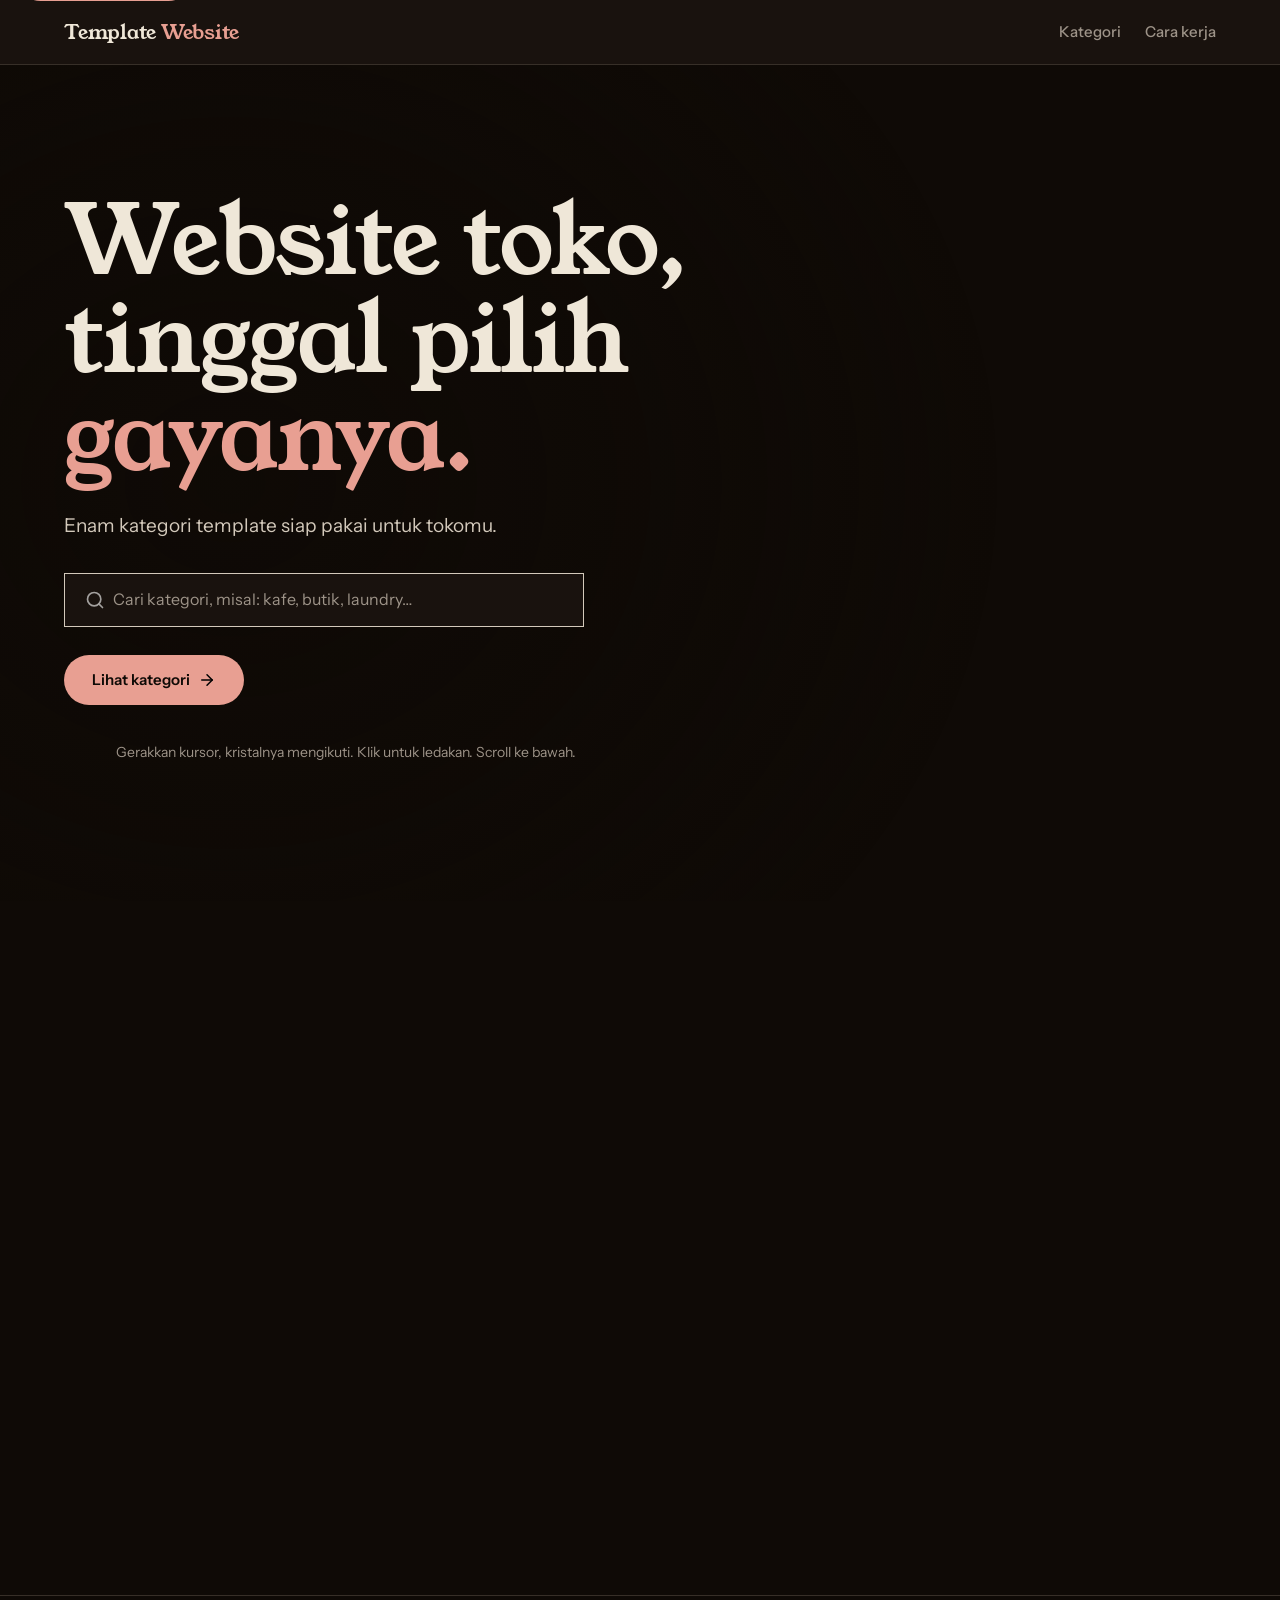
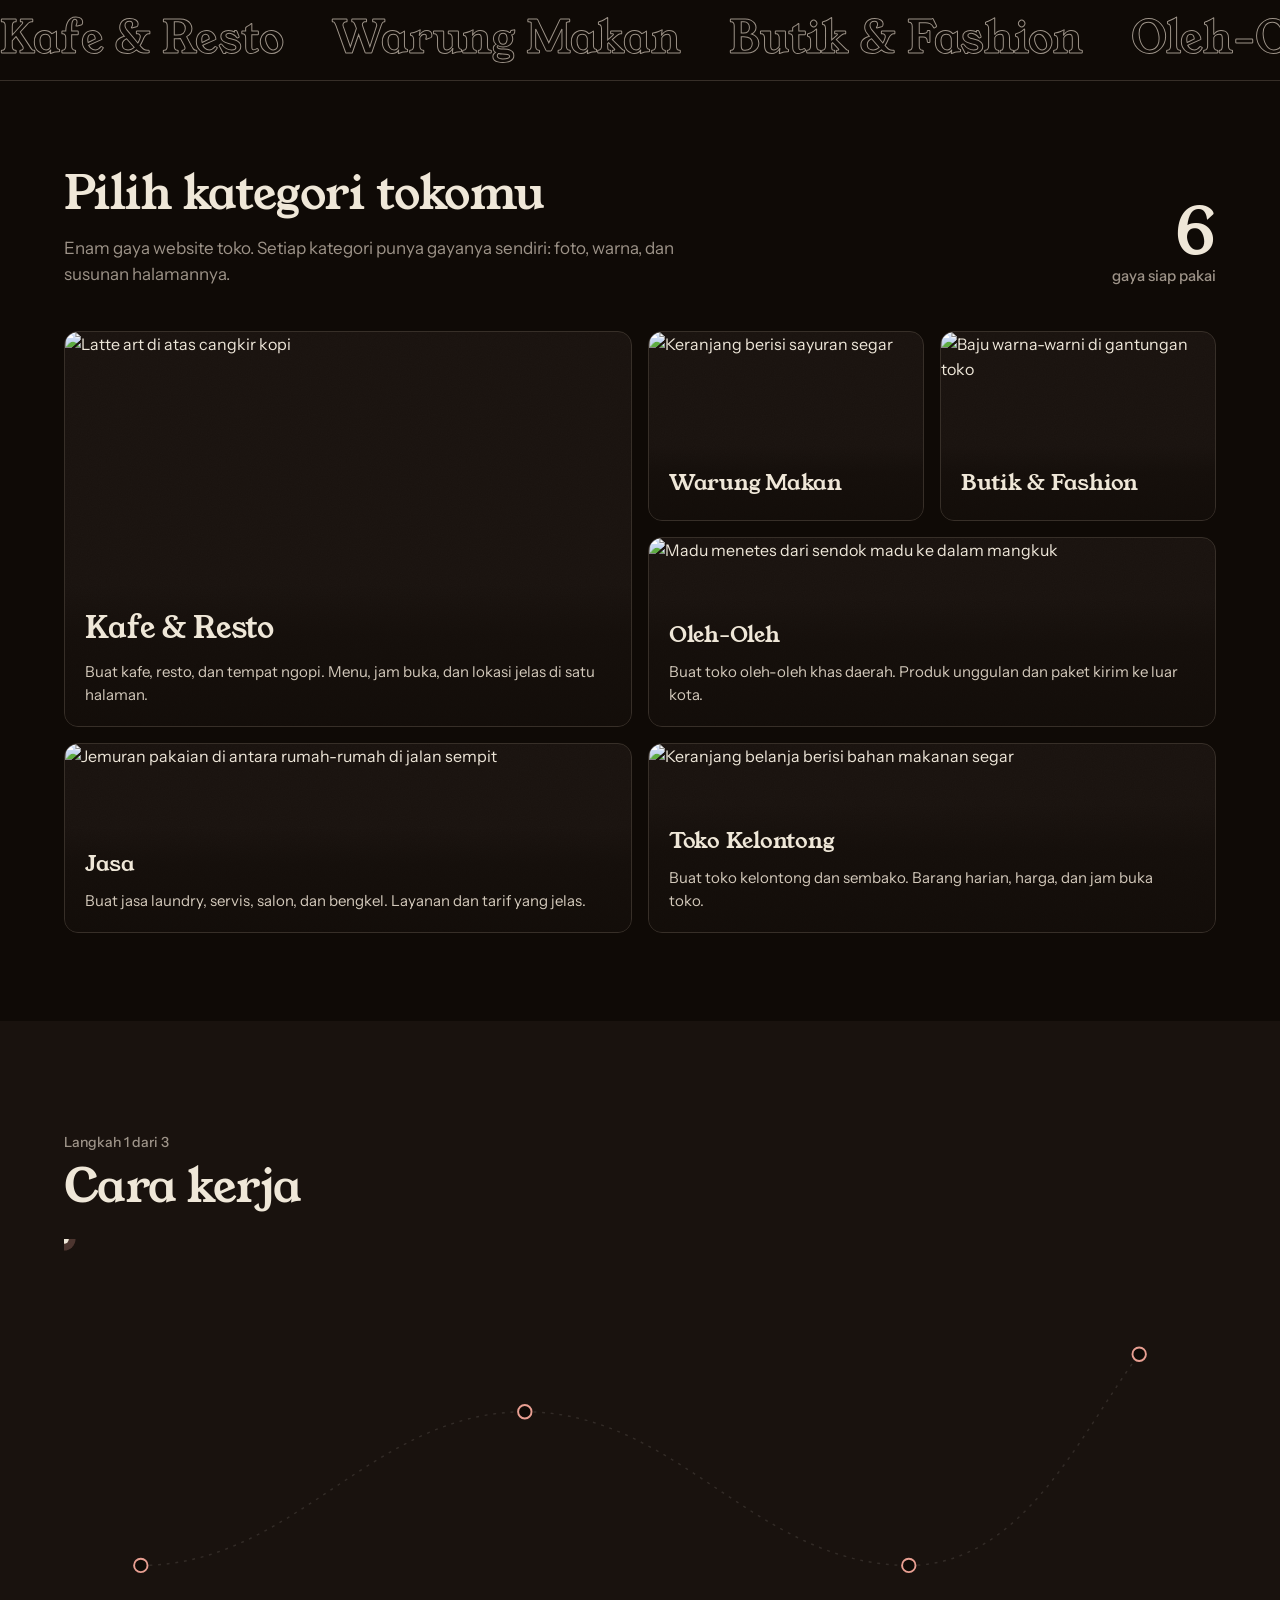
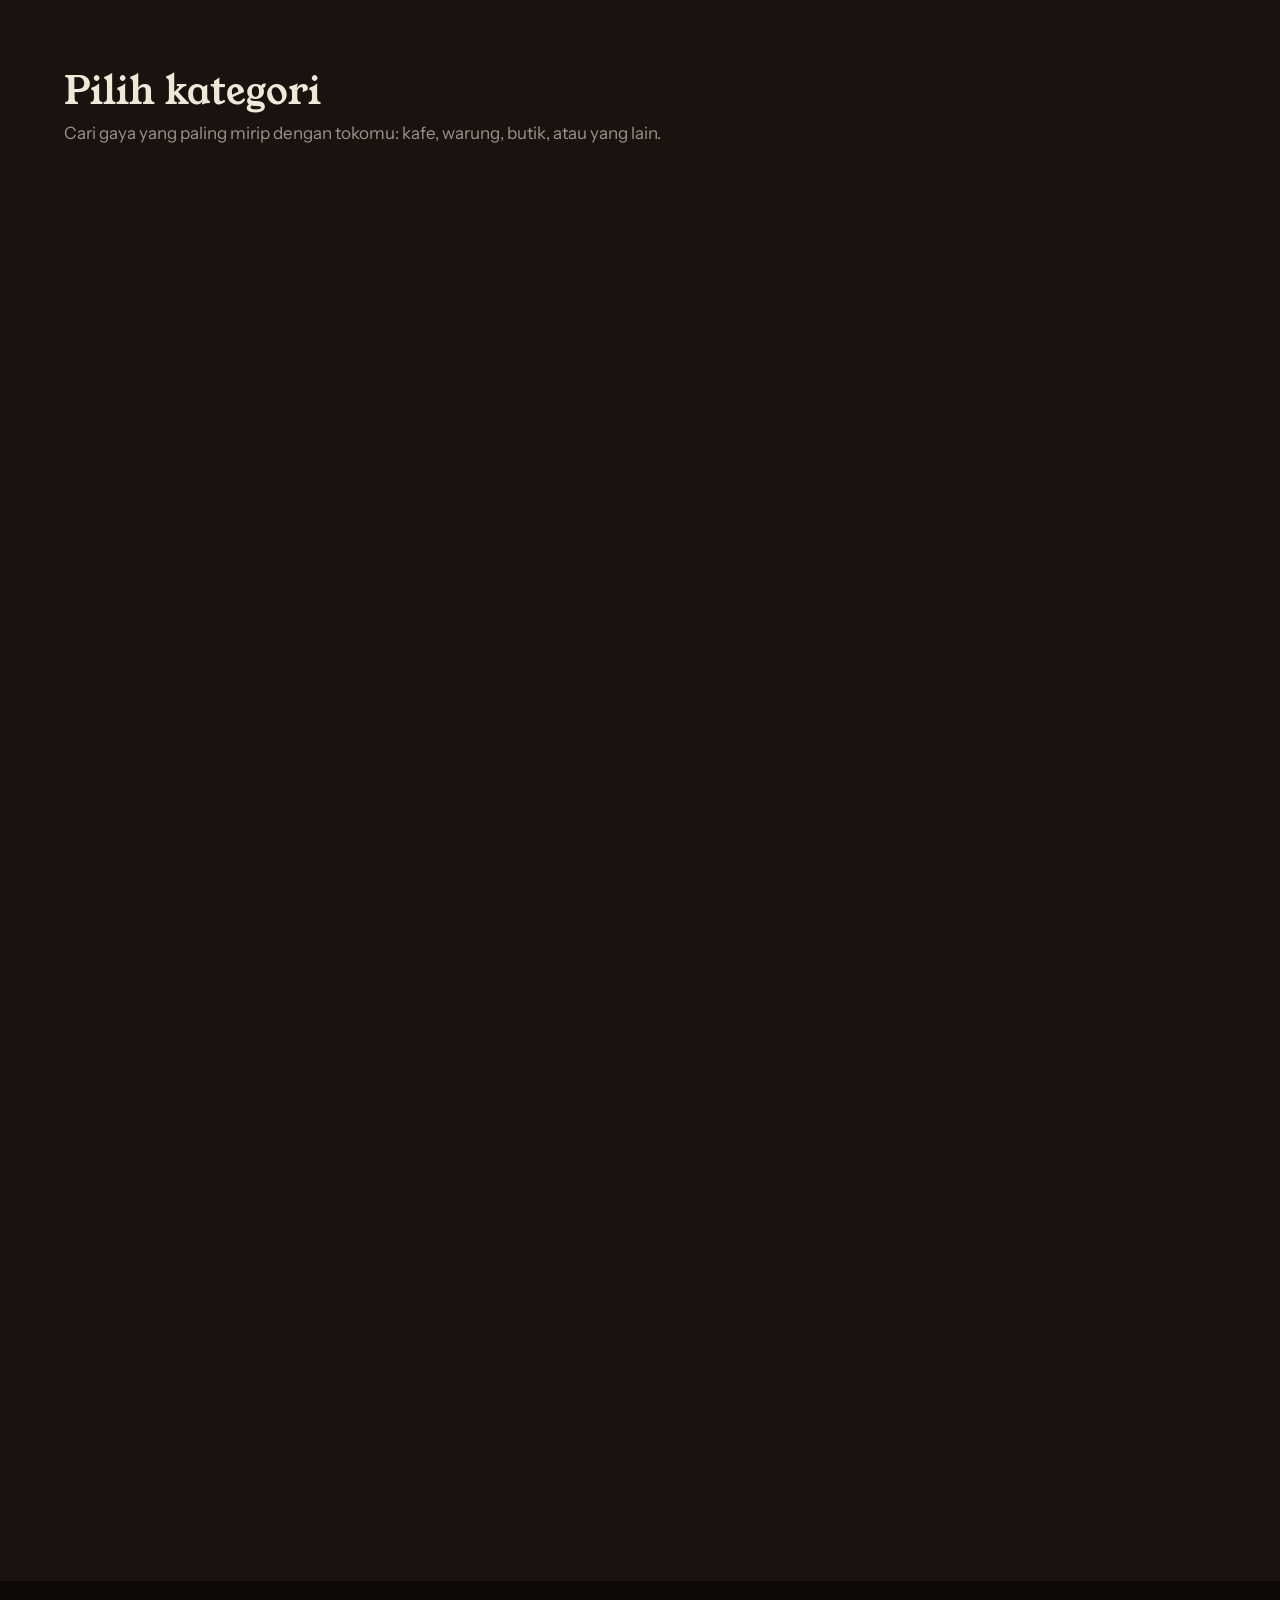
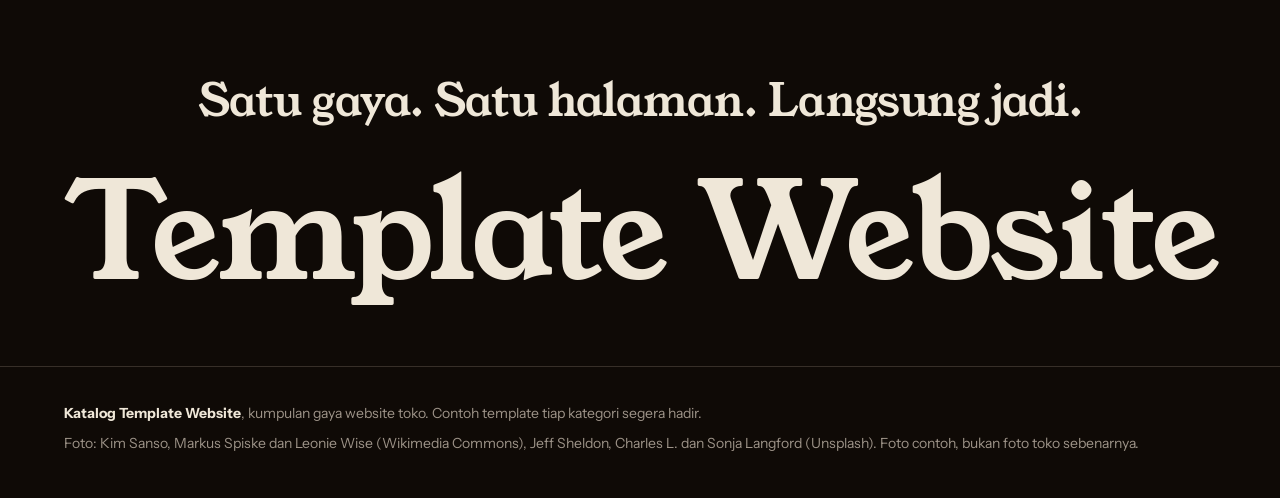
==== commit 37252adf: "Rombak total: tema Spore, bento, hero stage, jalur tergambar, wordmark, ledakan 3D" ====
--- a/index.html
+++ b/index.html
@@ -5,13 +5,13 @@
 <meta name="viewport" content="width=device-width, initial-scale=1, viewport-fit=cover">
 <title>Template Website: Website toko, tinggal pilih gayanya</title>
 <meta name="description" content="Katalog template website toko. Enam kategori, satu halaman, langsung jadi.">
-<meta name="theme-color" content="#141110">
+<meta name="theme-color" content="#0f0a06">
 <script>document.documentElement.classList.add('js')</script>
 <link rel="preconnect" href="https://fonts.googleapis.com">
 <link rel="preconnect" href="https://fonts.gstatic.com" crossorigin>
 <link rel="preconnect" href="https://thumb.wikimedia.org">
 <link rel="preconnect" href="https://picsum.photos">
-<link href="https://fonts.googleapis.com/css2?family=Fraunces:opsz,wght@9..144,500&family=Inter:wght@400;500;600;700&display=swap" rel="stylesheet">
+<link href="https://fonts.googleapis.com/css2?family=Young+Serif&family=Instrument+Sans:ital,wght@0,400;0,500;0,600;0,700;1,400&display=swap" rel="stylesheet">
 <link rel="stylesheet" href="css/style.css">
 <link rel="icon" href="assets/icons/store.svg">
 <script type="importmap">
@@ -27,27 +27,29 @@
     <a class="logo" href="#">Template <span>Website</span></a>
     <nav class="main" aria-label="Navigasi utama">
       <a href="#kategori">Kategori</a>
-      <a href="#cara-kerja">Cara Kerja</a>
+      <a href="#cara-kerja">Cara kerja</a>
     </nav>
   </div>
 </header>
 
 <main>
-  <section class="hero" id="hero">
-    <canvas id="hero3d" aria-hidden="true"></canvas>
-    <div class="hero-shade" aria-hidden="true"></div>
-    <div class="wrap hero-grid">
-      <div class="hero-text">
-        <h1><span class="line">Website toko,</span> <span class="line">tinggal pilih</span> <span class="line"><em>gayanya.</em></span></h1>
-        <p class="lead">Enam kategori template siap pakai untuk tokomu.</p>
-        <div class="search">
-          <label class="box" for="cari"><img src="assets/icons/search.svg" alt="" aria-hidden="true"><input id="cari" name="cari" type="search" placeholder="Cari kategori, misal: kafe, butik, laundry…" autocomplete="off" spellcheck="false" aria-label="Cari kategori"></label>
+  <div class="hero-stage">
+    <section class="hero" id="hero">
+      <canvas id="hero3d" aria-hidden="true"></canvas>
+      <div class="hero-shade" aria-hidden="true"></div>
+      <div class="wrap hero-grid">
+        <div class="hero-text">
+          <h1><span class="line">Website toko,</span> <span class="line">tinggal pilih</span> <span class="line"><em>gayanya.</em></span></h1>
+          <p class="lead">Enam kategori template siap pakai untuk tokomu.</p>
+          <div class="search">
+            <label class="box" for="cari"><img src="assets/icons/search.svg" alt="" aria-hidden="true"><input id="cari" name="cari" type="search" placeholder="Cari kategori, misal: kafe, butik, laundry…" autocomplete="off" spellcheck="false" aria-label="Cari kategori"></label>
+          </div>
+          <a class="btn" href="#kategori">Lihat kategori <img class="ic" src="assets/icons/arrow-right.svg" alt="" aria-hidden="true"></a>
+          <p class="hint"><span class="cue" id="scroll-cue" aria-hidden="true"></span><span>Gerakkan kursor, kristalnya mengikuti. Klik untuk ledakan. Scroll ke bawah.</span></p>
         </div>
-        <a class="btn" href="#kategori">Lihat kategori <img class="ic" src="assets/icons/arrow-right.svg" alt="" aria-hidden="true"></a>
-        <p class="hint"><span class="cue" id="scroll-cue" aria-hidden="true"></span><span>Gerakkan kursor, kristalnya mengikuti. Klik untuk efek. Scroll ke bawah.</span></p>
       </div>
-    </div>
-  </section>
+    </section>
+  </div>
 
   <div class="marquee" aria-hidden="true">
     <div class="track">
@@ -56,85 +58,102 @@
     </div>
   </div>
 
-  <section class="block" id="kategori">
+  <section class="block bento" id="kategori">
     <div class="wrap">
-      <h2 data-reveal>Kategori template</h2>
-      <p class="sub" data-reveal>Enam gaya website toko. Setiap kategori punya gayanya sendiri: foto, warna, dan susunan halamannya.</p>
+      <div class="block-head">
+        <div>
+          <h2 data-reveal>Pilih kategori tokomu</h2>
+          <p class="sub" data-reveal>Enam gaya website toko. Setiap kategori punya gayanya sendiri: foto, warna, dan susunan halamannya.</p>
+        </div>
+        <p class="count" data-reveal><span>6</span> gaya siap pakai</p>
+      </div>
       <div class="grid" id="grid-kategori">
-      <article class="card" data-cari="Kafe & Resto Buat kafe, resto, dan tempat ngopi. Menu, jam buka, dan lokasi jelas di satu halaman." data-reveal style="--i:0">
-        <div class="media"><img src="https://thumb.wikimedia.org/wikipedia/commons/thumb/c/c6/Latte_art_3.jpg/960px-Latte_art_3.jpg" alt="Latte art di atas cangkir kopi" loading="lazy"></div>
-        <div class="body">
-          <h3>Kafe &amp; Resto</h3>
-          <p>Buat kafe, resto, dan tempat ngopi. Menu, jam buka, dan lokasi jelas di satu halaman.</p>
-        </div>
-      </article>
-      <article class="card" data-cari="Warung Makan Buat warung makan dan rumah makan. Daftar menu harian dan harga yang gampang dibaca." data-reveal style="--i:1">
-        <div class="media"><img src="https://thumb.wikimedia.org/wikipedia/commons/thumb/3/35/Basket_of_Vegetables_%28Unsplash%29.jpg/960px-Basket_of_Vegetables_%28Unsplash%29.jpg" alt="Keranjang berisi sayuran segar" loading="lazy"></div>
-        <div class="body">
-          <h3>Warung Makan</h3>
-          <p>Buat warung makan dan rumah makan. Daftar menu harian dan harga yang gampang dibaca.</p>
-        </div>
-      </article>
-      <article class="card" data-cari="Butik & Fashion Buat butik, toko baju, dan fashion. Katalog produk dengan foto dan harga." data-reveal style="--i:2">
-        <div class="media"><img src="https://picsum.photos/id/535/1200/800" alt="Baju warna-warni di gantungan toko" loading="lazy"></div>
-        <div class="body">
-          <h3>Butik &amp; Fashion</h3>
-          <p>Buat butik, toko baju, dan fashion. Katalog produk dengan foto dan harga.</p>
-        </div>
-      </article>
-      <article class="card" data-cari="Oleh-Oleh Buat toko oleh-oleh khas daerah. Produk unggulan dan paket kirim ke luar kota." data-reveal style="--i:0">
-        <div class="media"><img src="https://picsum.photos/id/312/1200/800" alt="Madu menetes dari sendok madu ke dalam mangkuk" loading="lazy"></div>
-        <div class="body">
-          <h3>Oleh-Oleh</h3>
-          <p>Buat toko oleh-oleh khas daerah. Produk unggulan dan paket kirim ke luar kota.</p>
-        </div>
-      </article>
-      <article class="card" data-cari="Jasa Buat jasa laundry, servis, salon, dan bengkel. Layanan, tarif, dan cara order yang jelas." data-reveal style="--i:1">
-        <div class="media"><img src="https://picsum.photos/id/308/1200/800" alt="Jemuran pakaian di antara rumah-rumah di jalan sempit" loading="lazy"></div>
-        <div class="body">
-          <h3>Jasa</h3>
-          <p>Buat jasa laundry, servis, salon, dan bengkel. Layanan, tarif, dan cara order yang jelas.</p>
-        </div>
-      </article>
-      <article class="card" data-cari="Toko Kelontong Buat toko kelontong dan sembako. Barang harian, harga, dan jam buka toko." data-reveal style="--i:2">
-        <div class="media"><img src="https://thumb.wikimedia.org/wikipedia/commons/thumb/b/b7/Healthy_Grocery_Shopping_%28Unsplash%29.jpg/960px-Healthy_Grocery_Shopping_%28Unsplash%29.jpg" alt="Keranjang belanja berisi bahan makanan segar" loading="lazy"></div>
-        <div class="body">
-          <h3>Toko Kelontong</h3>
-          <p>Buat toko kelontong dan sembako. Barang harian, harga, dan jam buka toko.</p>
-        </div>
-      </article>
+        <article class="tile tile-big" data-cari="Kafe & Resto Buat kafe, resto, dan tempat ngopi. Menu, jam buka, dan lokasi jelas di satu halaman." data-reveal style="--i:0">
+          <div class="tile-media"><img src="https://thumb.wikimedia.org/wikipedia/commons/thumb/c/c6/Latte_art_3.jpg/960px-Latte_art_3.jpg" alt="Latte art di atas cangkir kopi" loading="lazy"></div>
+          <div class="tile-body">
+            <h3>Kafe &amp; Resto</h3>
+            <p>Buat kafe, resto, dan tempat ngopi. Menu, jam buka, dan lokasi jelas di satu halaman.</p>
+          </div>
+        </article>
+        <article class="tile" data-cari="Warung Makan Buat warung makan dan rumah makan. Daftar menu harian dan harga yang gampang dibaca." data-reveal style="--i:1">
+          <div class="tile-media"><img src="https://thumb.wikimedia.org/wikipedia/commons/thumb/3/35/Basket_of_Vegetables_%28Unsplash%29.jpg/960px-Basket_of_Vegetables_%28Unsplash%29.jpg" alt="Keranjang berisi sayuran segar" loading="lazy"></div>
+          <div class="tile-body">
+            <h3>Warung Makan</h3>
+            <p>Menu harian dan harga yang gampang dibaca.</p>
+          </div>
+        </article>
+        <article class="tile" data-cari="Butik & Fashion Buat butik, toko baju, dan fashion. Katalog produk dengan foto dan harga." data-reveal style="--i:2">
+          <div class="tile-media"><img src="https://picsum.photos/id/535/1200/800" alt="Baju warna-warni di gantungan toko" loading="lazy"></div>
+          <div class="tile-body">
+            <h3>Butik &amp; Fashion</h3>
+            <p>Katalog produk dengan foto dan harga.</p>
+          </div>
+        </article>
+        <article class="tile tile-wide" data-cari="Oleh-Oleh Buat toko oleh-oleh khas daerah. Produk unggulan dan paket kirim ke luar kota." data-reveal style="--i:0">
+          <div class="tile-media"><img src="https://picsum.photos/id/312/1200/800" alt="Madu menetes dari sendok madu ke dalam mangkuk" loading="lazy"></div>
+          <div class="tile-body">
+            <h3>Oleh-Oleh</h3>
+            <p>Buat toko oleh-oleh khas daerah. Produk unggulan dan paket kirim ke luar kota.</p>
+          </div>
+        </article>
+        <article class="tile tile-wide" data-cari="Jasa Buat jasa laundry, servis, salon, dan bengkel. Layanan, tarif, dan cara order yang jelas." data-reveal style="--i:1">
+          <div class="tile-media"><img src="https://picsum.photos/id/308/1200/800" alt="Jemuran pakaian di antara rumah-rumah di jalan sempit" loading="lazy"></div>
+          <div class="tile-body">
+            <h3>Jasa</h3>
+            <p>Buat jasa laundry, servis, salon, dan bengkel. Layanan dan tarif yang jelas.</p>
+          </div>
+        </article>
+        <article class="tile tile-wide" data-cari="Toko Kelontong Buat toko kelontong dan sembako. Barang harian, harga, dan jam buka toko." data-reveal style="--i:2">
+          <div class="tile-media"><img src="https://thumb.wikimedia.org/wikipedia/commons/thumb/b/b7/Healthy_Grocery_Shopping_%28Unsplash%29.jpg/960px-Healthy_Grocery_Shopping_%28Unsplash%29.jpg" alt="Keranjang belanja berisi bahan makanan segar" loading="lazy"></div>
+          <div class="tile-body">
+            <h3>Toko Kelontong</h3>
+            <p>Buat toko kelontong dan sembako. Barang harian, harga, dan jam buka toko.</p>
+          </div>
+        </article>
       </div>
       <p class="empty" id="tidak-ada" hidden>Tidak ada kategori yang cocok dengan pencarianmu. Coba kata lain, misal “kafe” atau “butik”.</p>
     </div>
   </section>
 
-  <section class="block" id="cara-kerja">
-    <div class="wrap">
-      <h2 data-reveal>Cara kerja</h2>
-      <p class="sub" data-reveal>Dari kategori sampai website jadi, tiga langkah.</p>
-      <ol class="steps">
-        <li class="step" data-reveal style="--i:0">
-          <div class="step-ic"><img src="assets/icons/search.svg" alt="" aria-hidden="true"></div>
-          <h3>Pilih kategori</h3>
-          <p>Cari gaya yang paling mirip dengan tokomu: kafe, warung, butik, atau yang lain.</p>
-        </li>
-        <li class="step" data-reveal style="--i:1">
-          <div class="step-ic"><img src="assets/icons/pen-line.svg" alt="" aria-hidden="true"></div>
-          <h3>Sesuaikan datanya</h3>
-          <p>Nama, menu atau produk, jam buka, dan foto diisi dengan data tokomu sendiri.</p>
-        </li>
-        <li class="step" data-reveal style="--i:2">
-          <div class="step-ic"><img src="assets/icons/check.svg" alt="" aria-hidden="true"></div>
-          <h3>Website siap dipakai</h3>
-          <p>Satu halaman rapi untuk tokomu, langsung bisa dibuka dan dibagikan.</p>
-        </li>
-      </ol>
+  <section class="route" id="cara-kerja" aria-labelledby="route-title">
+    <div class="route-pin">
+      <div class="wrap">
+        <p class="readout"><span id="route-step">Langkah 1 dari 3</span></p>
+        <h2 id="route-title">Cara kerja</h2>
+        <svg class="route-svg" viewBox="0 0 1200 420" role="img" aria-label="Jalur tiga langkah dari memilih kategori sampai website jadi.">
+          <g class="ghost" fill="none" stroke="#efe7d8" stroke-opacity="0.12" stroke-width="1.5" stroke-dasharray="3 6">
+            <path d="M 80 340 C 240 340, 320 180, 480 180" />
+            <path d="M 480 180 C 640 180, 720 340, 880 340" />
+            <path d="M 880 340 C 1000 340, 1060 200, 1120 120" />
+          </g>
+          <g class="legs" fill="none" stroke="#e89f92" stroke-width="2.5" stroke-linecap="round">
+            <path class="leg" pathLength="1" stroke-dasharray="1 1" stroke-dashoffset="1" d="M 80 340 C 240 340, 320 180, 480 180" />
+            <path class="leg" pathLength="1" stroke-dasharray="1 1" stroke-dashoffset="1" d="M 480 180 C 640 180, 720 340, 880 340" />
+            <path class="leg" pathLength="1" stroke-dasharray="1 1" stroke-dashoffset="1" d="M 880 340 C 1000 340, 1060 200, 1120 120" />
+          </g>
+          <path id="route-master" d="M 80 340 C 240 340, 320 180, 480 180 C 640 180, 720 340, 880 340 C 1000 340, 1060 200, 1120 120" fill="none" stroke="none" />
+          <g class="nodes" fill="#0f0a06" stroke="#e89f92" stroke-width="2">
+            <circle cx="80" cy="340" r="7" /><circle cx="480" cy="180" r="7" /><circle cx="880" cy="340" r="7" /><circle cx="1120" cy="120" r="7" />
+          </g>
+          <g class="rider" id="route-rider"><circle r="12" fill="#e89f92" opacity="0.25" /><circle r="5" fill="#efe7d8" /></g>
+        </svg>
+        <div class="route-step" aria-live="polite">
+          <h3 id="route-step-title">Pilih kategori</h3>
+          <p id="route-step-body">Cari gaya yang paling mirip dengan tokomu: kafe, warung, butik, atau yang lain.</p>
+        </div>
+      </div>
     </div>
+    <ol class="steps-fallback">
+      <li><h3>Pilih kategori</h3><p>Cari gaya yang paling mirip dengan tokomu: kafe, warung, butik, atau yang lain.</p></li>
+      <li><h3>Sesuaikan datanya</h3><p>Nama, menu atau produk, jam buka, dan foto diisi dengan data tokomu sendiri.</p></li>
+      <li><h3>Website siap dipakai</h3><p>Satu halaman rapi untuk tokomu, langsung bisa dibuka dan dibagikan.</p></li>
+    </ol>
   </section>
 
-  <section class="statement" id="pernyataan" aria-label="Pernyataan">
-    <div class="statement-pin">
-      <p id="statement-text"><span>Satu</span> <span>gaya.</span> <span>Satu</span> <span>halaman.</span> <span>Langsung</span> <span>jadi.</span></p>
+  <section class="closing">
+    <div class="wrap">
+      <p class="closing-line">Satu gaya. Satu halaman. Langsung jadi.</p>
+      <p class="wordmark" id="wordmark">Template Website</p>
     </div>
   </section>
 </main>
--- a/css/style.css
+++ b/css/style.css
@@ -1,25 +1,26 @@
-/* Hallmark stamp: kiln (ember) — deal dark-modern-catalog-templates-8a9d · theme kiln 1/3 · genre atmospheric */
-/* Critique: tema gelap Kiln (near-black hangat, tinta krem, satu sinyal ember). Palet diverifikasi Leonardo: tinta 16.13:1, muted 8.00:1, ember 6.14:1, teks di atas ember 6.01:1. */
-/* Waivers: 26b (tidak ada kontrol disabled di halaman ini), 38iii (kata ember adalah signature tema Kiln, muncul sekali di hero). */
-/* Katalog template website toko — Kiln + scrolltide + motion Premium. Vendor lokal: three.js, GSAP, lottie-web (js/vendor/). */
+/* Hallmark stamp: spore (cellar) — deal modern-dark-bento-grid-3252 · theme spore 2/3 · genre atmospheric */
+/* Critique: tema gelap Spore (hitam kopi, tinta perkamen, satu pink oyster). Palet diverifikasi Leonardo: tinta 16.03:1, muted 6.53:1, pink 9.20:1, teks di atas pink 9.20:1. */
+/* Waivers: 26b (tidak ada kontrol disabled di halaman ini), 38iii (kata pink adalah signature tema Spore, muncul sekali di hero). */
+/* Katalog template website toko — Spore + scrolltide (layers, drawn, type) + motion Premium. Vendor lokal: three.js, GSAP, lottie-web (js/vendor/). */
 :root{
-  --color-paper:#141110; --color-paper-2:#1c1815; --color-paper-3:#241f1b;
-  --color-ink:#f3ede2; --color-ink-2:#e6ded0; --color-muted:#b3a893;
-  --color-rule:rgba(243,237,226,.12);
-  --color-accent:#d97b3f; --color-accent-ink:#1d1206; --color-focus:#e8a05c;
-  --color-accent-soft:rgba(217,123,63,.14); --color-accent-line:rgba(217,123,63,.6);
-  --color-shade-strong:rgba(20,17,16,.9); --color-shade-mid:rgba(20,17,16,.5);
-  --color-shade-60:rgba(20,17,16,.6); --color-shade-soft:rgba(20,17,16,.3);
-  --color-placeholder:#8a8073;
-  --font-display:"Fraunces",Georgia,serif; --font-body:"Inter",system-ui,-apple-system,"Segoe UI",sans-serif;
-  --radius-card:28px; --radius-well:16px; --radius-pill:999px;
+  --color-paper:#0f0a06; --color-paper-2:#19120e; --color-paper-3:#271d17;
+  --color-ink:#efe7d8; --color-ink-2:#d3c9bb; --color-muted:#9d9388;
+  --color-rule:#372f28;
+  --color-accent:#e89f92; --color-accent-2:#f6c3ba; --color-accent-ink:#0f0a06; --color-focus:#f6c3ba;
+  --color-accent-soft:rgba(232,159,146,.14); --color-spot:rgba(232,159,146,.14);
+  --color-scrim-45:rgba(15,10,6,.45); --color-scrim-65:rgba(15,10,6,.65);
+  --color-shade-strong:rgba(15,10,6,.9); --color-shade-mid:rgba(15,10,6,.5);
+  --color-shade-60:rgba(15,10,6,.6); --color-shade-soft:rgba(15,10,6,.3);
+  --font-display:"Young Serif",Georgia,serif; --font-body:"Instrument Sans",ui-sans-serif,system-ui,sans-serif;
+  --radius-card:14px; --radius-pill:999px;
   --dur-quick:150ms; --dur-standard:350ms; --dur-slow:600ms;
   --ease-premium:cubic-bezier(0.4,0,0.2,1);
   --wrap:1200px;
+  --grain:url("data:image/svg+xml,%3Csvg xmlns='http://www.w3.org/2000/svg' width='120' height='120'%3E%3Cfilter id='n'%3E%3CfeTurbulence type='fractalNoise' baseFrequency='0.9' numOctaves='2'/%3E%3CfeColorMatrix type='saturate' values='0'/%3E%3C/filter%3E%3Crect width='120' height='120' filter='url(%23n)' opacity='0.5'/%3E%3C/svg%3E");
 }
 *{box-sizing:border-box;margin:0;padding:0}
 html{scroll-behavior:smooth;overflow-x:clip}
-body{font-family:var(--font-body);color:var(--color-ink);background:var(--color-paper);line-height:1.6;-webkit-font-smoothing:antialiased;overflow-x:clip;-webkit-tap-highlight-color:transparent}
+body{font-family:var(--font-body);color:var(--color-ink);background:var(--color-paper);line-height:1.55;-webkit-font-smoothing:antialiased;overflow-x:clip;-webkit-tap-highlight-color:transparent}
 img{display:block;max-width:100%}
 a{color:inherit}
 ::selection{background:var(--color-accent);color:var(--color-accent-ink)}
@@ -36,38 +37,39 @@
 /* header */
 header.site{position:sticky;top:0;z-index:10;background:var(--color-paper-2);border-bottom:1px solid var(--color-rule);padding-left:env(safe-area-inset-left);padding-right:env(safe-area-inset-right)}
 header.site .wrap{display:flex;align-items:center;gap:32px;height:64px}
-.logo{font-family:var(--font-display);font-weight:500;font-size:20px;letter-spacing:-.02em;text-decoration:none}
+.logo{font-family:var(--font-display);font-weight:400;font-size:20px;letter-spacing:-.012em;text-decoration:none}
 .logo span{color:var(--color-accent)}
 nav.main{display:flex;gap:24px;margin-left:auto}
 nav.main a{text-decoration:none;font-size:15px;font-weight:500;color:var(--color-muted)}
 @media (hover:hover) and (pointer:fine){
-  nav.main a:hover{color:var(--color-ink);text-decoration:underline;text-underline-offset:4px}
+  nav.main a:hover{color:var(--color-ink);text-decoration:underline;text-decoration-color:var(--color-accent);text-underline-offset:4px}
 }
 
-/* tombol: satu gaya, pil ember 50px */
+/* tombol: pil pink */
 .btn{display:inline-flex;align-items:center;gap:8px;background:var(--color-accent);color:var(--color-accent-ink);border-radius:var(--radius-pill);padding:0 28px;height:50px;font-weight:600;font-size:15px;text-decoration:none;border:0;cursor:pointer;touch-action:manipulation;transition:transform var(--dur-quick) ease,background-color var(--dur-quick) ease}
 .btn .ic{width:18px;height:18px}
 @media (hover:hover) and (pointer:fine){
-  .btn:hover{transform:translateY(-1px);background-color:var(--color-focus)}
+  .btn:hover{transform:translateY(-1px);background-color:var(--color-accent-2)}
 }
 .btn:active{transform:translateY(0) scale(.98)}
 
-/* hero: canvas 3D di belakang, teks di depan */
-.hero{position:relative;overflow:hidden;padding:40px 0 56px;min-height:calc(100svh - 64px);display:flex;align-items:center}
+/* hero stage: hero menempel, bento naik menutupinya (scrolltide layers) */
+.hero-stage{height:170svh}
+.hero{position:sticky;top:64px;height:calc(100svh - 64px);overflow:hidden;display:flex;align-items:center}
 #hero3d{position:absolute;inset:0;width:100%;height:100%;display:block;touch-action:pan-y}
-.hero-shade{position:absolute;inset:0;background:radial-gradient(60% 80% at 18% 50%,var(--color-shade-strong) 0%,var(--color-shade-mid) 55%,rgba(20,17,16,0) 100%);pointer-events:none}
+.hero-shade{position:absolute;inset:0;background:radial-gradient(60% 80% at 18% 50%,var(--color-shade-strong) 0%,var(--color-shade-mid) 55%,rgba(15,10,6,0) 100%);pointer-events:none}
 .hero-grid{position:relative;z-index:1;width:100%}
 .hero-text{max-width:640px;min-width:0}
-.hero-text h1{font-family:var(--font-display);font-weight:500;font-size:clamp(46px,6.2vw,78px);line-height:1.04;letter-spacing:-.02em;text-wrap:balance;overflow-wrap:break-word}
+.hero-text h1{font-family:var(--font-display);font-weight:400;font-size:clamp(52px,7.5vw,96px);line-height:1.02;letter-spacing:-.012em;text-wrap:balance;overflow-wrap:break-word}
 .hero-text h1 .line{display:block}
 .hero-text h1 em{font-style:normal;color:var(--color-accent)}
-.hero-text .lead{font-size:19px;line-height:1.55;color:var(--color-muted);max-width:46ch;margin:24px 0 32px}
+.hero-text .lead{font-size:19px;line-height:1.55;color:var(--color-ink-2);max-width:46ch;margin:24px 0 32px}
 .search{margin-bottom:28px}
-.search .box{display:flex;align-items:center;gap:8px;background:var(--color-paper-2);border:1px solid var(--color-rule);border-radius:var(--radius-well);padding:0 20px;height:54px;max-width:520px;transition:border-color var(--dur-quick) ease}
+.search .box{display:flex;align-items:center;gap:8px;background:var(--color-paper-2);border:1.5px solid var(--color-ink-2);border-radius:0;padding:0 20px;height:54px;max-width:520px;transition:border-color var(--dur-quick) ease}
 .search .box:focus-within{border-color:var(--color-accent)}
 .search .box img{width:20px;height:20px;opacity:.6;flex:none;filter:brightness(0) invert(1)}
 .search input{border:0;outline:0;background:transparent;font:inherit;font-size:16px;width:100%;color:var(--color-ink);caret-color:var(--color-accent)}
-.search input::placeholder{color:var(--color-placeholder)}
+.search input::placeholder{color:var(--color-muted)}
 .hint{display:flex;align-items:center;gap:12px;font-size:14px;color:var(--color-muted);margin-top:28px}
 .hint .cue{width:40px;height:40px;flex:none}
 .hint .cue svg{width:100%;height:100%}
@@ -76,17 +78,21 @@
   .marquee .track{animation:none}
 }
 
-/* marquee kategori */
-.marquee{overflow:hidden;border-top:1px solid var(--color-rule);border-bottom:1px solid var(--color-rule);padding:16px 0}
-.marquee .track{display:flex;gap:32px;width:max-content;animation:marquee 32s linear infinite;white-space:nowrap}
-.marquee span{font-size:15px;font-weight:500;color:var(--color-muted)}
+/* marquee outline */
+.marquee{position:relative;z-index:2;overflow:hidden;background:var(--color-paper);border-top:1px solid var(--color-rule);border-bottom:1px solid var(--color-rule);padding:20px 0}
+.marquee .track{display:flex;gap:48px;width:max-content;animation:marquee 36s linear infinite;white-space:nowrap}
+.marquee span{font-family:var(--font-display);font-weight:400;font-size:clamp(28px,4vw,44px);line-height:1;color:transparent;-webkit-text-stroke:1px var(--color-muted)}
+@supports not (-webkit-text-stroke:1px #000){.marquee span{color:var(--color-muted)}}
 .marquee:hover .track{animation-play-state:paused}
 @keyframes marquee{to{transform:translateX(-50%)}}
 
 /* blok */
-.block{padding:88px 0;scroll-margin-top:80px}
-.block h2{font-family:var(--font-display);font-weight:500;font-size:clamp(34px,4vw,46px);line-height:1.08;letter-spacing:-.02em;text-wrap:balance}
+.block{position:relative;z-index:2;background:var(--color-paper);color:var(--color-ink);padding:88px 0;scroll-margin-top:80px}
+.block-head{display:flex;align-items:flex-end;justify-content:space-between;gap:32px;flex-wrap:wrap}
+.block h2{font-family:var(--font-display);font-weight:400;font-size:clamp(34px,4vw,46px);line-height:1.08;letter-spacing:-.012em;text-wrap:balance}
 .sub{font-size:17px;color:var(--color-muted);margin:16px 0 44px;max-width:60ch}
+.count{font-size:15px;font-weight:500;color:var(--color-muted);text-align:right;margin-bottom:44px}
+.count span{display:block;font-family:var(--font-display);font-weight:400;font-size:clamp(44px,5vw,64px);line-height:1;color:var(--color-ink);font-variant-numeric:tabular-nums}
 
 /* reveal ala scrolltide: hanya disembunyikan kalau JS jalan */
 .js [data-reveal]{opacity:0;transform:translate3d(0,24px,0);transition:opacity .8s cubic-bezier(0.16,1,0.3,1),transform .8s cubic-bezier(0.16,1,0.3,1);transition-delay:calc(var(--i,0)*70ms)}
@@ -95,65 +101,78 @@
   .js [data-reveal]{opacity:1;transform:none;transition:none}
 }
 
-/* kartu kategori */
-.grid{display:grid;grid-template-columns:repeat(3,minmax(0,1fr));gap:24px}
-.card{background:var(--color-paper-2);color:var(--color-ink);border:1px solid var(--color-rule);border-radius:var(--radius-card);overflow:hidden;touch-action:manipulation;transition:transform var(--dur-standard) var(--ease-premium),border-color var(--dur-standard) var(--ease-premium)}
-.card .media{overflow:hidden;aspect-ratio:4/3}
-.card .media img{width:100%;height:100%;object-fit:cover;filter:saturate(.92)}
-.card .body{padding:20px 24px}
-.card h3{font-size:20px;font-weight:600;letter-spacing:-.01em}
-.card p{font-size:16px;color:var(--color-muted);margin-top:8px}
+/* bento */
+.grid{display:grid;grid-template-columns:repeat(4,minmax(0,1fr));grid-auto-rows:190px;gap:16px}
+.tile{position:relative;border-radius:var(--radius-card);overflow:hidden;background:var(--color-paper-2);border:1px solid var(--color-rule);color:var(--color-ink);touch-action:manipulation;transition:transform var(--dur-standard) var(--ease-premium),border-color var(--dur-standard) var(--ease-premium)}
+.tile-big{grid-column:span 2;grid-row:span 2}
+.tile-wide{grid-column:span 2}
+.tile::before{content:"";position:absolute;inset:0;background-image:var(--grain);opacity:.05;pointer-events:none;z-index:1}
+.tile::after{content:"";position:absolute;inset:0;background:radial-gradient(240px circle at var(--mx,50%) var(--my,50%),var(--color-spot),transparent 70%);opacity:0;transition:opacity var(--dur-standard) ease;pointer-events:none;z-index:1}
+.tile-media{position:absolute;inset:0}
+.tile-media img{width:100%;height:100%;object-fit:cover;filter:saturate(.92)}
+.tile-body{position:absolute;left:0;right:0;bottom:0;z-index:2;padding:20px;background:linear-gradient(180deg,transparent,var(--color-scrim-45) 35%,var(--color-scrim-65))}
+.tile-body h3{font-family:var(--font-display);font-weight:400;font-size:22px;letter-spacing:-.012em}
+.tile-big .tile-body h3{font-size:30px}
+.tile-body p{font-size:15px;color:var(--color-ink-2);margin-top:8px;max-width:52ch}
+.tile:not(.tile-big):not(.tile-wide) .tile-body p{display:none}
 @media (hover:hover) and (pointer:fine){
-  .card:hover{transform:translateY(-4px);border-color:var(--color-accent-line)}
+  .tile:hover{border-color:var(--color-accent)}
+  .tile:hover::after{opacity:1}
 }
 .empty{display:none;margin-top:32px;font-size:17px;color:var(--color-muted)}
 .empty.show{display:block}
 
-/* cara kerja */
-#cara-kerja{background:var(--color-paper-2)}
-.steps{display:grid;grid-template-columns:repeat(3,minmax(0,1fr));gap:24px;list-style:none}
-.step{background:var(--color-paper);color:var(--color-ink);border:1px solid var(--color-rule);border-radius:var(--radius-card);padding:28px;transition:transform var(--dur-standard) var(--ease-premium),border-color var(--dur-standard) var(--ease-premium)}
-@media (hover:hover) and (pointer:fine){
-  .step:hover{transform:translateY(-4px);border-color:var(--color-accent-line)}
+/* jalur tergambar (scrolltide drawn): satu stage, tiga kaki */
+.route{position:relative;z-index:2;background:var(--color-paper-2);color:var(--color-ink);height:240svh;scroll-margin-top:80px}
+.route-pin{position:sticky;top:64px;height:calc(100svh - 64px);display:flex;align-items:center;overflow:hidden}
+.route-pin .wrap{width:100%}
+.readout{font-size:14px;font-weight:500;color:var(--color-muted)}
+.route h2{font-family:var(--font-display);font-weight:400;font-size:clamp(34px,4vw,46px);line-height:1.08;letter-spacing:-.012em;margin-top:8px}
+.route-svg{width:100%;height:auto;display:block;margin:28px 0}
+.route-step h3{font-family:var(--font-display);font-weight:400;font-size:clamp(26px,3.5vw,38px);line-height:1.1}
+.route-step p{font-size:17px;color:var(--color-muted);margin-top:8px;max-width:56ch}
+.steps-fallback{display:none;list-style:none}
+.steps-fallback li{padding:24px 0;border-top:1px solid var(--color-rule)}
+.steps-fallback h3{font-family:var(--font-display);font-weight:400;font-size:24px}
+.steps-fallback p{font-size:16px;color:var(--color-muted);margin-top:8px}
+@media (prefers-reduced-motion:reduce){
+  .route{height:auto}
+  .route-pin{display:none}
+  .steps-fallback{display:block;padding:64px 24px}
 }
-.step-ic{width:48px;height:48px;border-radius:50%;background:var(--color-accent-soft);color:var(--color-accent);display:flex;align-items:center;justify-content:center;margin-bottom:20px}
-.step-ic img{width:22px;height:22px}
-.step h3{font-size:19px;font-weight:600;margin-bottom:8px}
-.step p{font-size:16px;color:var(--color-muted)}
-
-/* momen tipe: satu stage scroll, kata menyala satu per satu */
-.statement{height:220svh;scroll-margin-top:0}
-.statement-pin{position:sticky;top:64px;height:calc(100svh - 64px);display:flex;align-items:center}
-.statement-pin p{font-family:var(--font-display);font-weight:500;font-size:clamp(38px,6vw,68px);line-height:1.05;letter-spacing:-.02em;max-width:45ch;text-wrap:balance}
-.statement-pin span{color:var(--color-muted);opacity:.3;transition:opacity .3s ease,color .3s ease}
-.statement-pin span.on{color:var(--color-ink);opacity:1}
-.statement-pin span.on.hot{color:var(--color-accent)}
+.js .steps-fallback{display:none}
 @media (prefers-reduced-motion:reduce){
-  .statement{height:auto}
-  .statement-pin{position:static;height:auto;padding:96px 0}
-  .statement-pin span{opacity:1;color:var(--color-ink)}
-  .statement-pin span.hot{color:var(--color-accent)}
+  .js .steps-fallback{display:block}
 }
 
+/* penutup: kalimat + wordmark pas-lebar (scrolltide type) */
+.closing{position:relative;z-index:2;background:var(--color-paper);color:var(--color-ink);padding:96px 0 72px;text-align:center}
+.closing-line{font-family:var(--font-display);font-weight:400;font-size:clamp(28px,4vw,44px);line-height:1.1;letter-spacing:-.012em}
+.wordmark{display:inline-block;white-space:nowrap;line-height:.9;letter-spacing:-.02em;font-family:var(--font-display);font-weight:400;font-size:100px;margin-top:48px;color:var(--color-ink)}
+
 /* footer */
-footer.site{border-top:1px solid var(--color-rule);padding:36px 0 44px;font-size:14px;color:var(--color-muted);padding-left:env(safe-area-inset-left);padding-right:env(safe-area-inset-right)}
+footer.site{position:relative;z-index:2;border-top:1px solid var(--color-rule);background:var(--color-paper);color:var(--color-muted);padding:36px 0 44px;font-size:14px;padding-left:env(safe-area-inset-left);padding-right:env(safe-area-inset-right)}
 footer.site .wrap{display:flex;flex-direction:column;gap:8px}
 footer.site b{color:var(--color-ink)}
 
 /* responsif */
 @media (max-width:1024px){
-  .grid{grid-template-columns:repeat(2,minmax(0,1fr))}
+  .grid{grid-template-columns:repeat(2,minmax(0,1fr));grid-auto-rows:200px}
+  .tile-big{grid-column:span 2;grid-row:span 2}
 }
 @media (max-width:820px){
-  .hero{padding:48px 0 64px;min-height:0}
+  .hero-stage{height:150svh}
+  .hero{top:64px}
   .hero-shade{background:linear-gradient(180deg,var(--color-shade-strong),var(--color-shade-60) 60%,var(--color-shade-soft))}
   .hero-text .lead{font-size:18px}
-  .steps{grid-template-columns:minmax(0,1fr)}
   .block{padding:64px 0}
 }
-@media (max-width:390px){
-  .grid{grid-template-columns:minmax(0,1fr)}
+@media (max-width:640px){
+  .grid{grid-template-columns:minmax(0,1fr);grid-auto-rows:220px}
+  .tile-big,.tile-wide{grid-column:span 1;grid-row:auto}
+  .tile-big{grid-row:span 2}
+  .tile:not(.tile-big):not(.tile-wide) .tile-body p{display:block}
   .btn{width:100%;justify-content:center}
   .search .box{height:50px}
-  .statement{height:200svh}
+  .count{text-align:left;margin-bottom:32px}
 }
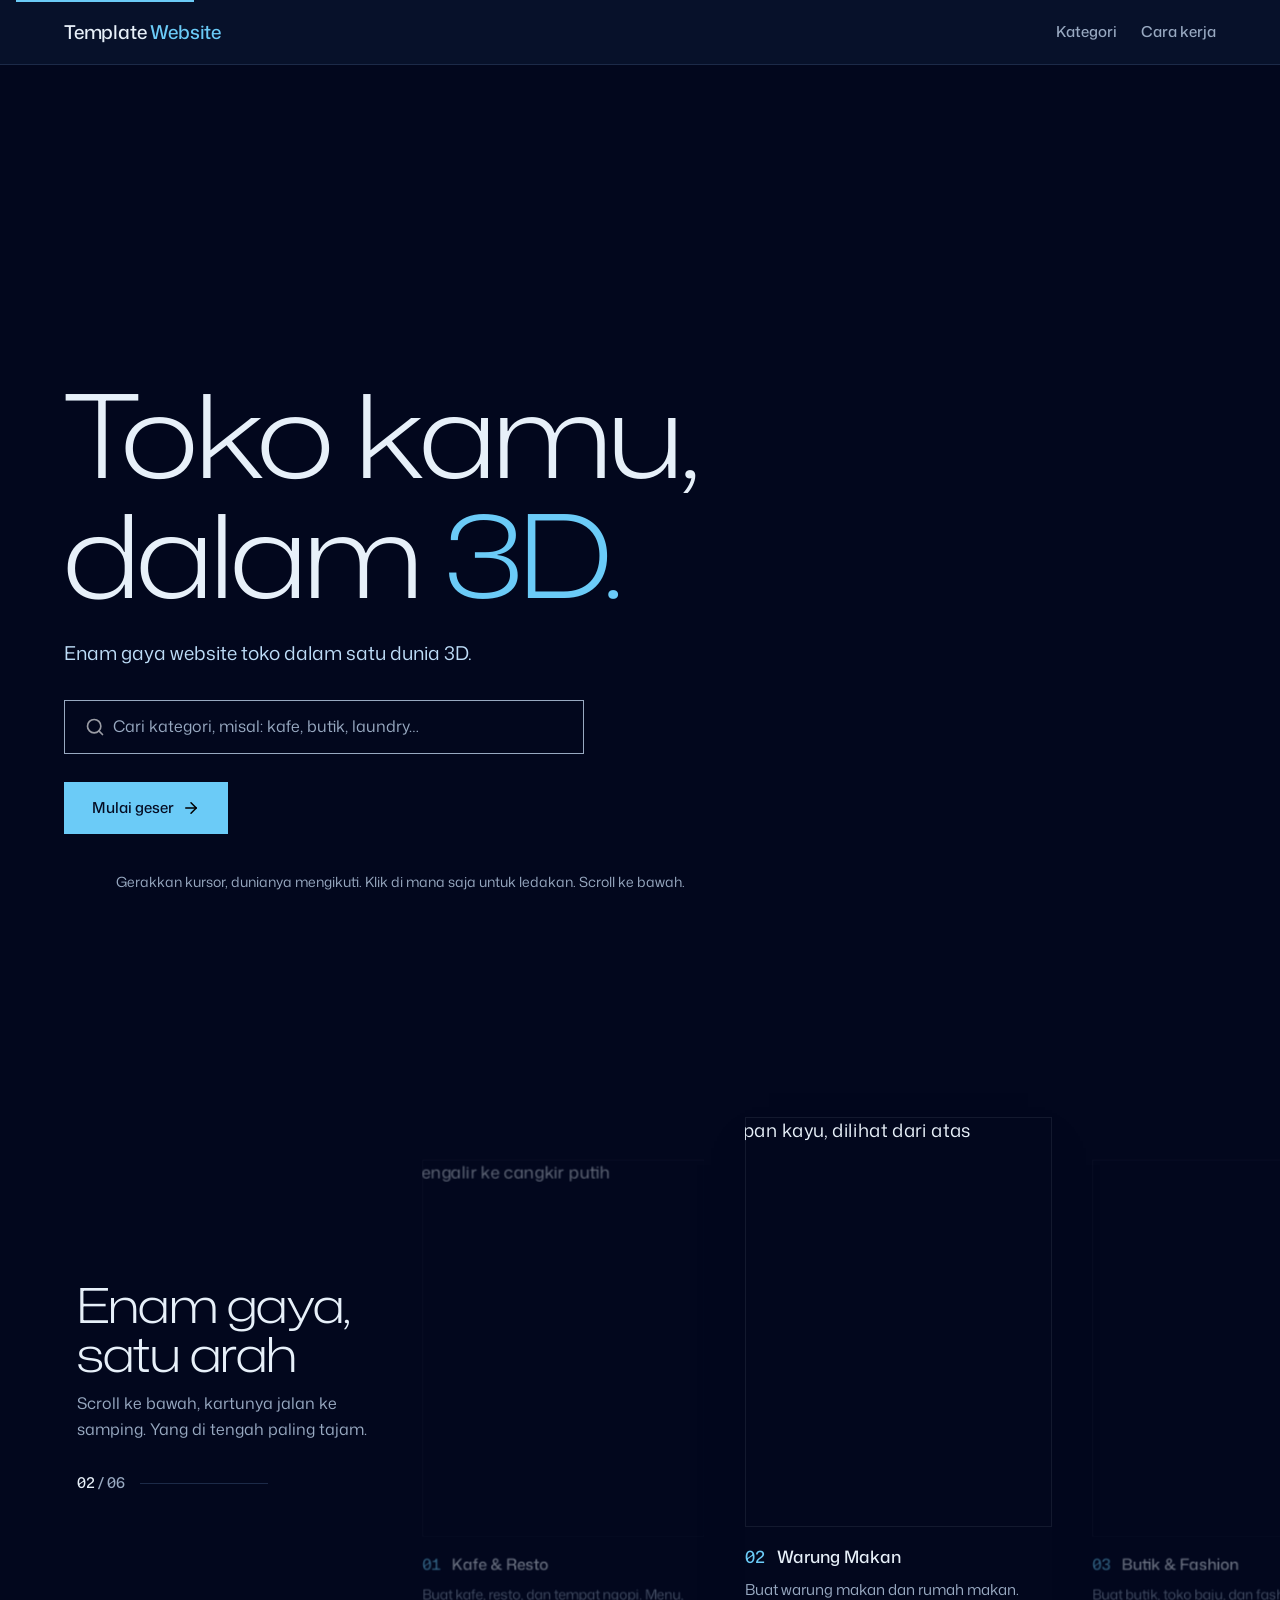
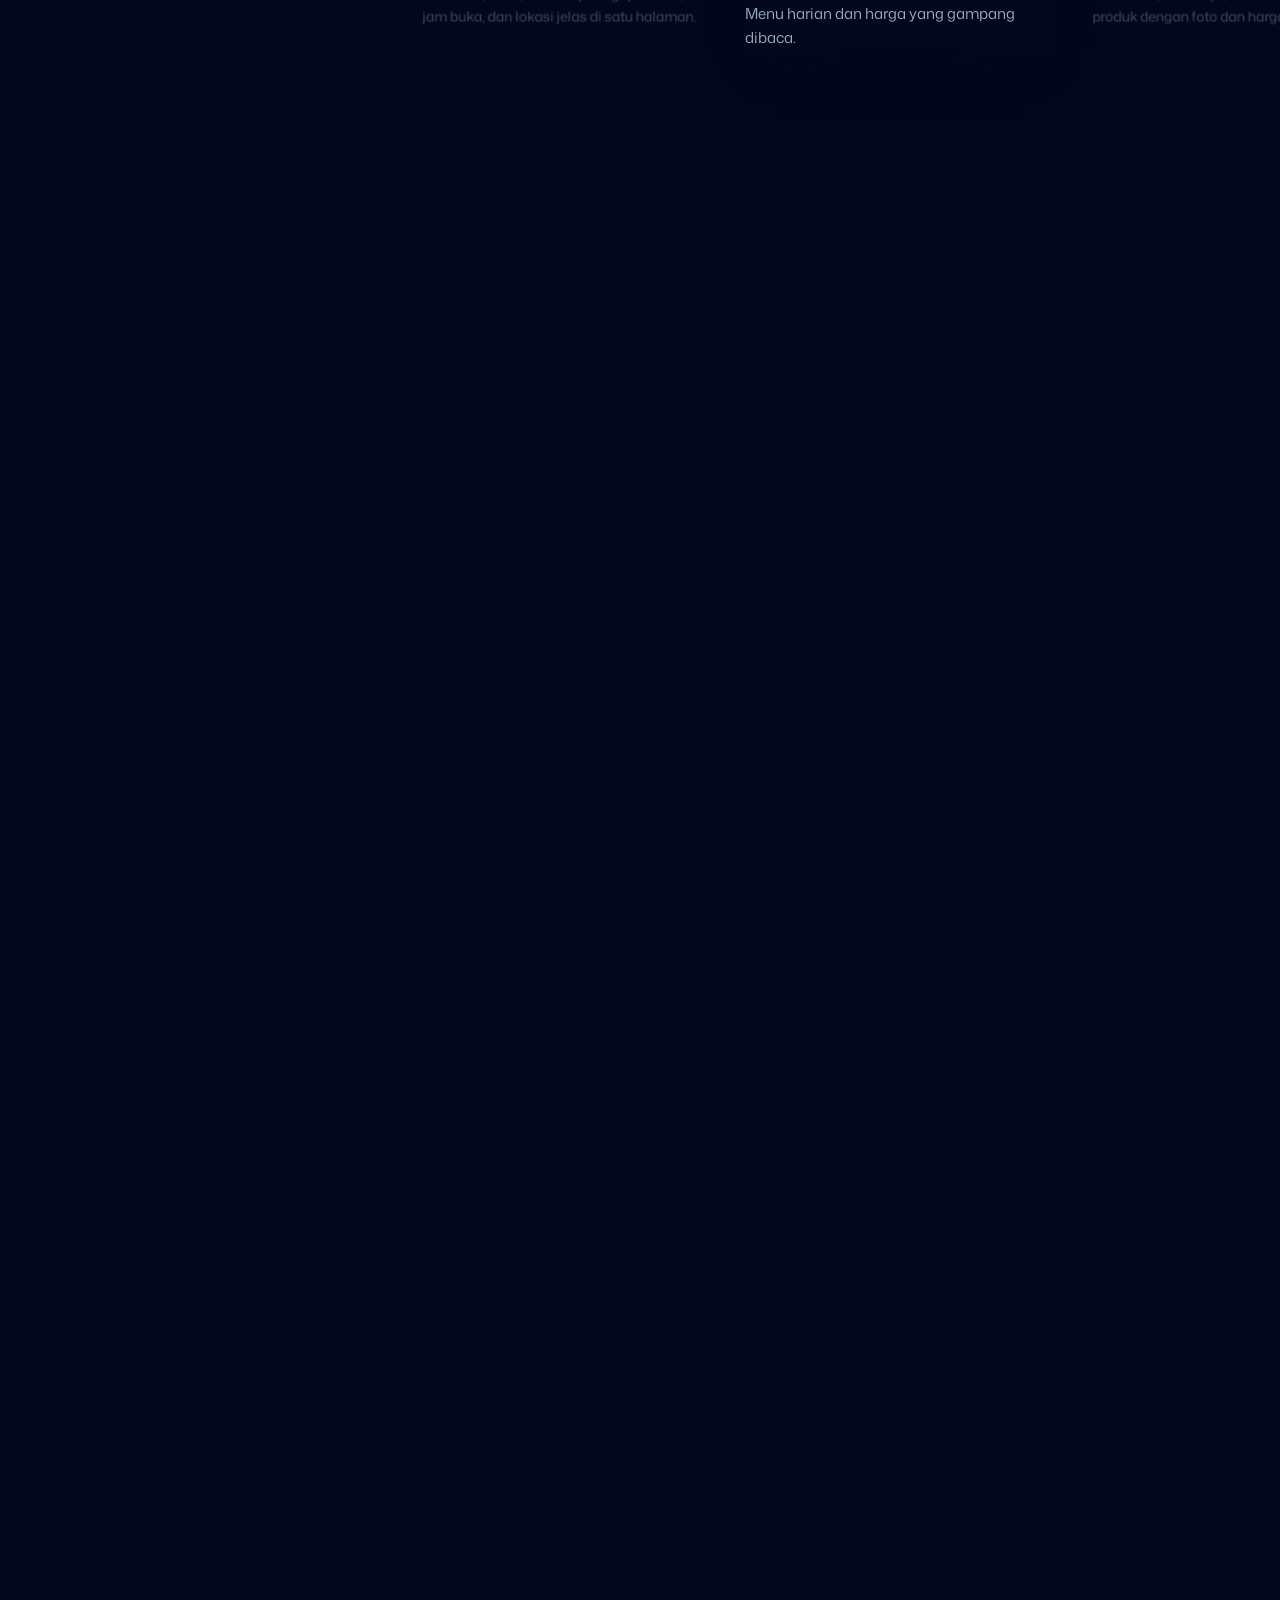
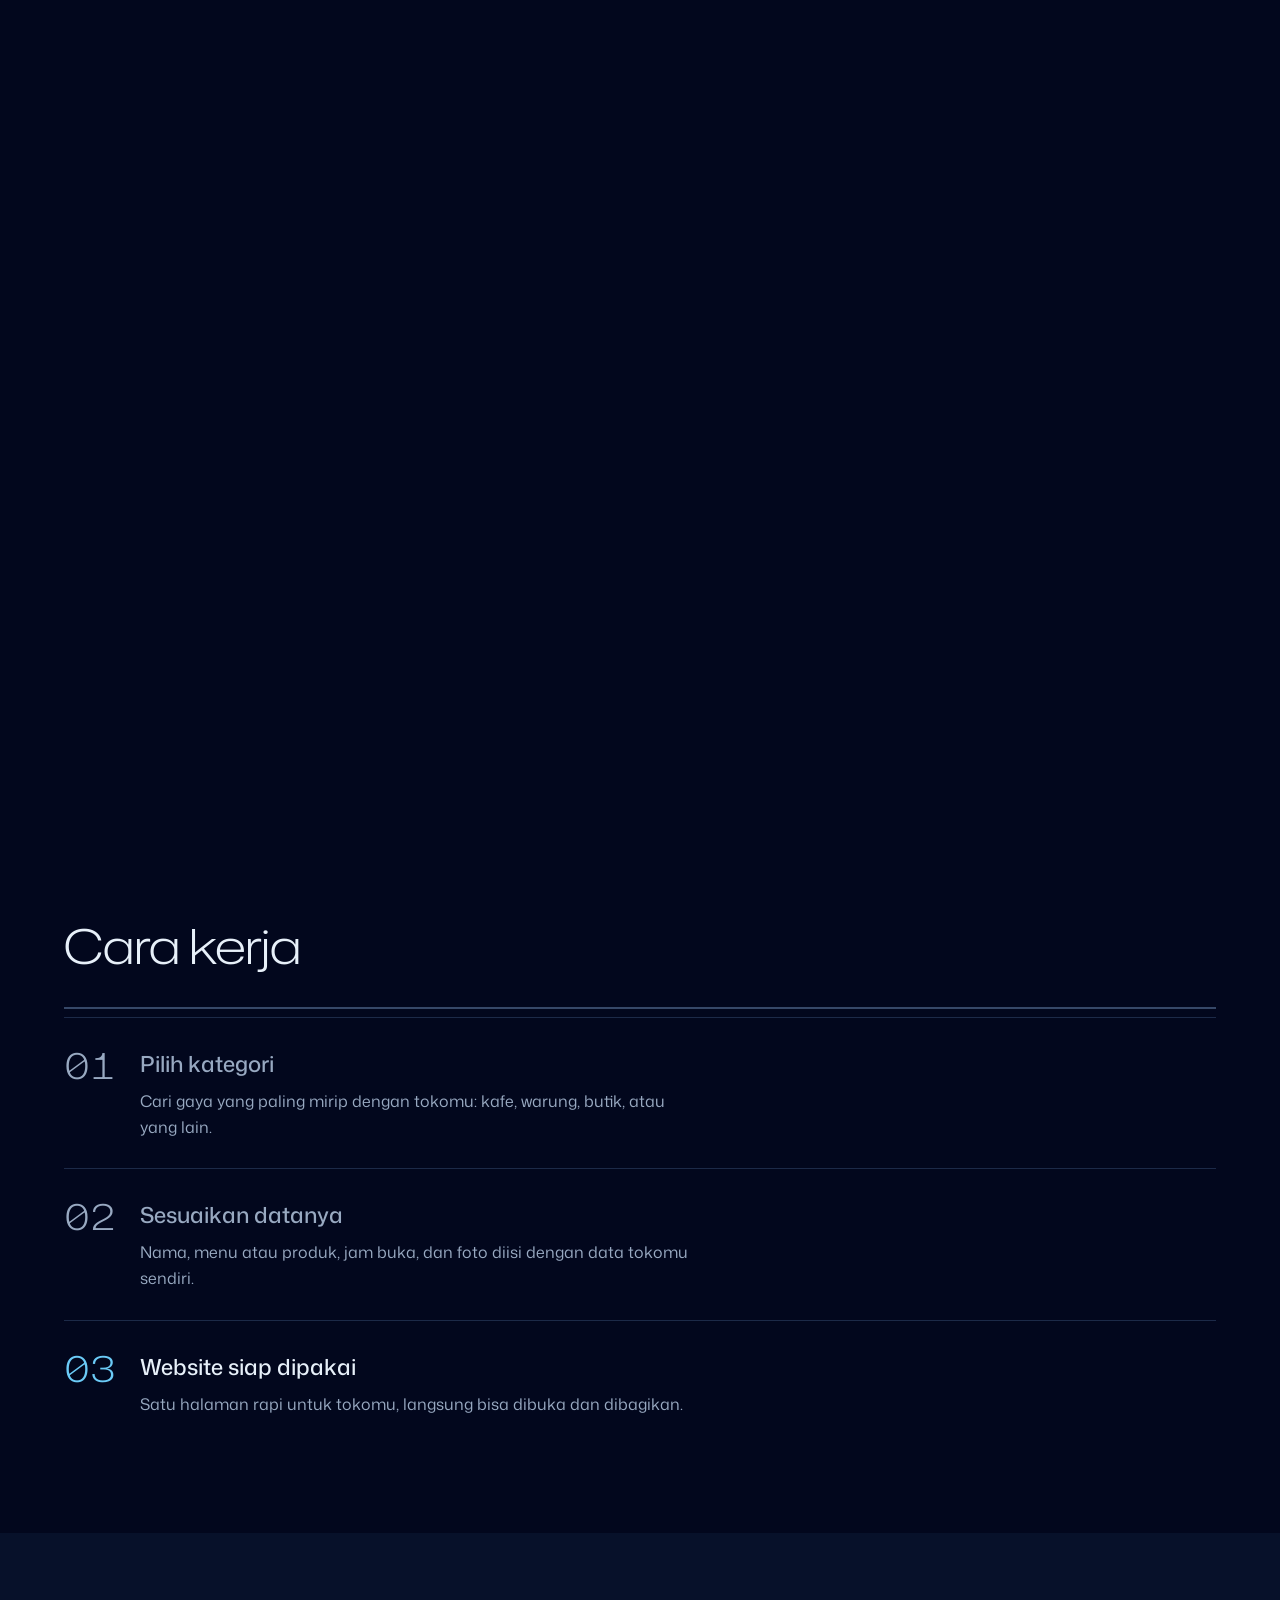
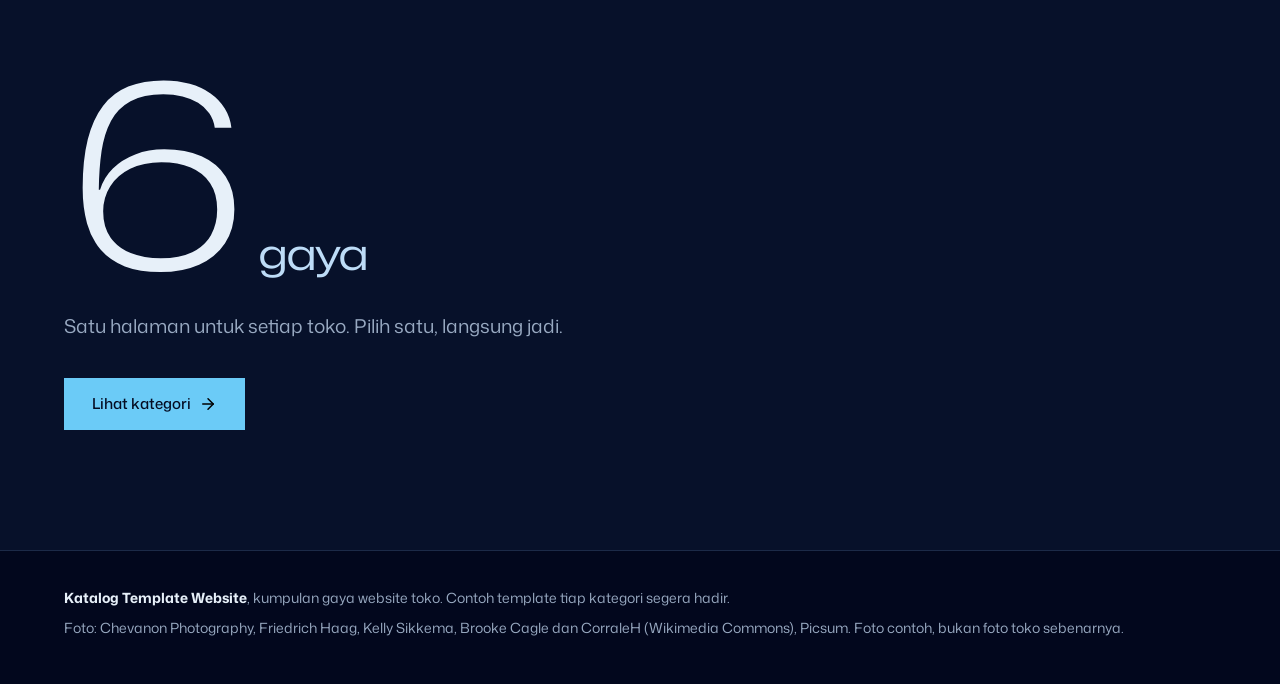
==== commit 9c00bae8: "Rombak total tema 3D animasi: Midnight, hero 3D full-screen, reel menyamping, foto baru" ====
--- a/index.html
+++ b/index.html
@@ -3,15 +3,15 @@
 <head>
 <meta charset="utf-8">
 <meta name="viewport" content="width=device-width, initial-scale=1, viewport-fit=cover">
-<title>Template Website: Website toko, tinggal pilih gayanya</title>
-<meta name="description" content="Katalog template website toko. Enam kategori, satu halaman, langsung jadi.">
-<meta name="theme-color" content="#0f0a06">
+<title>Template Website: Toko kamu, dalam 3D</title>
+<meta name="description" content="Katalog template website toko dalam 3D. Enam kategori, geser ke samping, pilih gayanya.">
+<meta name="theme-color" content="#02071d">
 <script>document.documentElement.classList.add('js')</script>
 <link rel="preconnect" href="https://fonts.googleapis.com">
 <link rel="preconnect" href="https://fonts.gstatic.com" crossorigin>
 <link rel="preconnect" href="https://thumb.wikimedia.org">
 <link rel="preconnect" href="https://picsum.photos">
-<link href="https://fonts.googleapis.com/css2?family=Young+Serif&family=Instrument+Sans:ital,wght@0,400;0,500;0,600;0,700;1,400&display=swap" rel="stylesheet">
+<link href="https://fonts.googleapis.com/css2?family=Mona+Sans:wdth,wght@75..125,300..700&display=swap" rel="stylesheet">
 <link rel="stylesheet" href="css/style.css">
 <link rel="icon" href="assets/icons/store.svg">
 <script type="importmap">
@@ -33,127 +33,93 @@
 </header>
 
 <main>
-  <div class="hero-stage">
-    <section class="hero" id="hero">
-      <canvas id="hero3d" aria-hidden="true"></canvas>
-      <div class="hero-shade" aria-hidden="true"></div>
-      <div class="wrap hero-grid">
-        <div class="hero-text">
-          <h1><span class="line">Website toko,</span> <span class="line">tinggal pilih</span> <span class="line"><em>gayanya.</em></span></h1>
-          <p class="lead">Enam kategori template siap pakai untuk tokomu.</p>
-          <div class="search">
-            <label class="box" for="cari"><img src="assets/icons/search.svg" alt="" aria-hidden="true"><input id="cari" name="cari" type="search" placeholder="Cari kategori, misal: kafe, butik, laundry…" autocomplete="off" spellcheck="false" aria-label="Cari kategori"></label>
-          </div>
-          <a class="btn" href="#kategori">Lihat kategori <img class="ic" src="assets/icons/arrow-right.svg" alt="" aria-hidden="true"></a>
-          <p class="hint"><span class="cue" id="scroll-cue" aria-hidden="true"></span><span>Gerakkan kursor, kristalnya mengikuti. Klik untuk ledakan. Scroll ke bawah.</span></p>
+  <section class="hero" id="hero">
+    <canvas id="hero3d" aria-hidden="true"></canvas>
+    <div class="wrap hero-content">
+      <div class="hero-text">
+        <h1><span class="line">Toko kamu,</span> <span class="line">dalam <em>3D.</em></span></h1>
+        <p class="lead">Enam gaya website toko dalam satu dunia 3D.</p>
+        <div class="search">
+          <label class="box" for="cari"><img src="assets/icons/search.svg" alt="" aria-hidden="true"><input id="cari" name="cari" type="search" placeholder="Cari kategori, misal: kafe, butik, laundry…" autocomplete="off" spellcheck="false" aria-label="Cari kategori"></label>
         </div>
+        <a class="btn" href="#kategori">Mulai geser <img class="ic" src="assets/icons/arrow-right.svg" alt="" aria-hidden="true"></a>
+        <p class="hint"><span class="cue" id="scroll-cue" aria-hidden="true"></span><span>Gerakkan kursor, dunianya mengikuti. Klik di mana saja untuk ledakan. Scroll ke bawah.</span></p>
       </div>
-    </section>
-  </div>
-
-  <div class="marquee" aria-hidden="true">
-    <div class="track">
-      <span>Kafe &amp; Resto</span><span>Warung Makan</span><span>Butik &amp; Fashion</span><span>Oleh-Oleh</span><span>Jasa</span><span>Toko Kelontong</span>
-      <span>Kafe &amp; Resto</span><span>Warung Makan</span><span>Butik &amp; Fashion</span><span>Oleh-Oleh</span><span>Jasa</span><span>Toko Kelontong</span>
-    </div>
-  </div>
-
-  <section class="block bento" id="kategori">
-    <div class="wrap">
-      <div class="block-head">
-        <div>
-          <h2 data-reveal>Pilih kategori tokomu</h2>
-          <p class="sub" data-reveal>Enam gaya website toko. Setiap kategori punya gayanya sendiri: foto, warna, dan susunan halamannya.</p>
-        </div>
-        <p class="count" data-reveal><span>6</span> gaya siap pakai</p>
-      </div>
-      <div class="grid" id="grid-kategori">
-        <article class="tile tile-big" data-cari="Kafe & Resto Buat kafe, resto, dan tempat ngopi. Menu, jam buka, dan lokasi jelas di satu halaman." data-reveal style="--i:0">
-          <div class="tile-media"><img src="https://thumb.wikimedia.org/wikipedia/commons/thumb/c/c6/Latte_art_3.jpg/960px-Latte_art_3.jpg" alt="Latte art di atas cangkir kopi" loading="lazy"></div>
-          <div class="tile-body">
-            <h3>Kafe &amp; Resto</h3>
-            <p>Buat kafe, resto, dan tempat ngopi. Menu, jam buka, dan lokasi jelas di satu halaman.</p>
-          </div>
-        </article>
-        <article class="tile" data-cari="Warung Makan Buat warung makan dan rumah makan. Daftar menu harian dan harga yang gampang dibaca." data-reveal style="--i:1">
-          <div class="tile-media"><img src="https://thumb.wikimedia.org/wikipedia/commons/thumb/3/35/Basket_of_Vegetables_%28Unsplash%29.jpg/960px-Basket_of_Vegetables_%28Unsplash%29.jpg" alt="Keranjang berisi sayuran segar" loading="lazy"></div>
-          <div class="tile-body">
-            <h3>Warung Makan</h3>
-            <p>Menu harian dan harga yang gampang dibaca.</p>
-          </div>
-        </article>
-        <article class="tile" data-cari="Butik & Fashion Buat butik, toko baju, dan fashion. Katalog produk dengan foto dan harga." data-reveal style="--i:2">
-          <div class="tile-media"><img src="https://picsum.photos/id/535/1200/800" alt="Baju warna-warni di gantungan toko" loading="lazy"></div>
-          <div class="tile-body">
-            <h3>Butik &amp; Fashion</h3>
-            <p>Katalog produk dengan foto dan harga.</p>
-          </div>
-        </article>
-        <article class="tile tile-wide" data-cari="Oleh-Oleh Buat toko oleh-oleh khas daerah. Produk unggulan dan paket kirim ke luar kota." data-reveal style="--i:0">
-          <div class="tile-media"><img src="https://picsum.photos/id/312/1200/800" alt="Madu menetes dari sendok madu ke dalam mangkuk" loading="lazy"></div>
-          <div class="tile-body">
-            <h3>Oleh-Oleh</h3>
-            <p>Buat toko oleh-oleh khas daerah. Produk unggulan dan paket kirim ke luar kota.</p>
-          </div>
-        </article>
-        <article class="tile tile-wide" data-cari="Jasa Buat jasa laundry, servis, salon, dan bengkel. Layanan, tarif, dan cara order yang jelas." data-reveal style="--i:1">
-          <div class="tile-media"><img src="https://picsum.photos/id/308/1200/800" alt="Jemuran pakaian di antara rumah-rumah di jalan sempit" loading="lazy"></div>
-          <div class="tile-body">
-            <h3>Jasa</h3>
-            <p>Buat jasa laundry, servis, salon, dan bengkel. Layanan dan tarif yang jelas.</p>
-          </div>
-        </article>
-        <article class="tile tile-wide" data-cari="Toko Kelontong Buat toko kelontong dan sembako. Barang harian, harga, dan jam buka toko." data-reveal style="--i:2">
-          <div class="tile-media"><img src="https://thumb.wikimedia.org/wikipedia/commons/thumb/b/b7/Healthy_Grocery_Shopping_%28Unsplash%29.jpg/960px-Healthy_Grocery_Shopping_%28Unsplash%29.jpg" alt="Keranjang belanja berisi bahan makanan segar" loading="lazy"></div>
-          <div class="tile-body">
-            <h3>Toko Kelontong</h3>
-            <p>Buat toko kelontong dan sembako. Barang harian, harga, dan jam buka toko.</p>
-          </div>
-        </article>
-      </div>
-      <p class="empty" id="tidak-ada" hidden>Tidak ada kategori yang cocok dengan pencarianmu. Coba kata lain, misal “kafe” atau “butik”.</p>
     </div>
   </section>
 
-  <section class="route" id="cara-kerja" aria-labelledby="route-title">
-    <div class="route-pin">
-      <div class="wrap">
-        <p class="readout"><span id="route-step">Langkah 1 dari 3</span></p>
-        <h2 id="route-title">Cara kerja</h2>
-        <svg class="route-svg" viewBox="0 0 1200 420" role="img" aria-label="Jalur tiga langkah dari memilih kategori sampai website jadi.">
-          <g class="ghost" fill="none" stroke="#efe7d8" stroke-opacity="0.12" stroke-width="1.5" stroke-dasharray="3 6">
-            <path d="M 80 340 C 240 340, 320 180, 480 180" />
-            <path d="M 480 180 C 640 180, 720 340, 880 340" />
-            <path d="M 880 340 C 1000 340, 1060 200, 1120 120" />
-          </g>
-          <g class="legs" fill="none" stroke="#e89f92" stroke-width="2.5" stroke-linecap="round">
-            <path class="leg" pathLength="1" stroke-dasharray="1 1" stroke-dashoffset="1" d="M 80 340 C 240 340, 320 180, 480 180" />
-            <path class="leg" pathLength="1" stroke-dasharray="1 1" stroke-dashoffset="1" d="M 480 180 C 640 180, 720 340, 880 340" />
-            <path class="leg" pathLength="1" stroke-dasharray="1 1" stroke-dashoffset="1" d="M 880 340 C 1000 340, 1060 200, 1120 120" />
-          </g>
-          <path id="route-master" d="M 80 340 C 240 340, 320 180, 480 180 C 640 180, 720 340, 880 340 C 1000 340, 1060 200, 1120 120" fill="none" stroke="none" />
-          <g class="nodes" fill="#0f0a06" stroke="#e89f92" stroke-width="2">
-            <circle cx="80" cy="340" r="7" /><circle cx="480" cy="180" r="7" /><circle cx="880" cy="340" r="7" /><circle cx="1120" cy="120" r="7" />
-          </g>
-          <g class="rider" id="route-rider"><circle r="12" fill="#e89f92" opacity="0.25" /><circle r="5" fill="#efe7d8" /></g>
-        </svg>
-        <div class="route-step" aria-live="polite">
-          <h3 id="route-step-title">Pilih kategori</h3>
-          <p id="route-step-body">Cari gaya yang paling mirip dengan tokomu: kafe, warung, butik, atau yang lain.</p>
-        </div>
+  <section class="stage" id="kategori" style="height:340svh" aria-labelledby="reel-title">
+    <div class="stage-pin reel">
+      <div class="reel-intro">
+        <h2 id="reel-title">Enam gaya, satu arah</h2>
+        <p class="reel-sub">Scroll ke bawah, kartunya jalan ke samping. Yang di tengah paling tajam.</p>
+        <p class="reel-count" aria-hidden="true"><span class="now" id="reel-now">01</span> / <span id="reel-total">06</span> <span class="bar"><span id="reel-bar"></span></span></p>
+        <p class="empty" id="tidak-ada" hidden>Tidak ada kategori yang cocok dengan pencarianmu. Coba kata lain, misal “kafe” atau “butik”.</p>
       </div>
+      <ol class="reel-track" id="reel-track">
+        <li class="reel-card" data-cari="Kafe & Resto Buat kafe, resto, dan tempat ngopi. Menu, jam buka, dan lokasi jelas di satu halaman.">
+          <figure>
+            <div class="reel-frame"><img src="https://thumb.wikimedia.org/wikipedia/commons/thumb/a/ae/Close-up_of_Hand_Holding_Coffee_Machine_-_Credit_to_http_homedust.com_%2842368420594%29.jpg/960px-Close-up_of_Hand_Holding_Coffee_Machine_-_Credit_to_http_homedust.com_%2842368420594%29.jpg" alt="Tangan mengunci portafilter, espresso mengalir ke cangkir putih" loading="lazy"></div>
+            <figcaption><span class="num">01</span> Kafe &amp; Resto</figcaption>
+            <p class="reel-desc">Buat kafe, resto, dan tempat ngopi. Menu, jam buka, dan lokasi jelas di satu halaman.</p>
+          </figure>
+        </li>
+        <li class="reel-card" data-cari="Warung Makan Buat warung makan dan rumah makan. Daftar menu harian dan harga yang gampang dibaca.">
+          <figure>
+            <div class="reel-frame"><img src="https://picsum.photos/id/488/1200/800" alt="Mangkuk salad warna-warni di atas papan kayu, dilihat dari atas" loading="lazy"></div>
+            <figcaption><span class="num">02</span> Warung Makan</figcaption>
+            <p class="reel-desc">Buat warung makan dan rumah makan. Menu harian dan harga yang gampang dibaca.</p>
+          </figure>
+        </li>
+        <li class="reel-card" data-cari="Butik & Fashion Buat butik, toko baju, dan fashion. Katalog produk dengan foto dan harga.">
+          <figure>
+            <div class="reel-frame"><img src="https://thumb.wikimedia.org/wikipedia/commons/thumb/d/d2/Rain_on_a_blue_umbrella.jpg/960px-Rain_on_a_blue_umbrella.jpg" alt="Tetes hujan di atas kain payung biru" loading="lazy"></div>
+            <figcaption><span class="num">03</span> Butik &amp; Fashion</figcaption>
+            <p class="reel-desc">Buat butik, toko baju, dan fashion. Katalog produk dengan foto dan harga.</p>
+          </figure>
+        </li>
+        <li class="reel-card" data-cari="Oleh-Oleh Buat toko oleh-oleh khas daerah. Produk unggulan dan paket kirim ke luar kota.">
+          <figure>
+            <div class="reel-frame"><img src="https://thumb.wikimedia.org/wikipedia/commons/thumb/5/52/Brot_003_2019_03_22.jpg/960px-Brot_003_2019_03_22.jpg" alt="Roti gelap di mangkuk biru dan sebongkah mentega" loading="lazy"></div>
+            <figcaption><span class="num">04</span> Oleh-Oleh</figcaption>
+            <p class="reel-desc">Buat toko oleh-oleh khas daerah. Produk unggulan dan paket kirim ke luar kota.</p>
+          </figure>
+        </li>
+        <li class="reel-card" data-cari="Jasa Buat jasa laundry, servis, salon, dan bengkel. Layanan, tarif, dan cara order yang jelas.">
+          <figure>
+            <div class="reel-frame"><img src="https://thumb.wikimedia.org/wikipedia/commons/thumb/2/24/Kelly_Sikkema_2016-03-09_%28Unsplash%29.jpg/960px-Kelly_Sikkema_2016-03-09_%28Unsplash%29.jpg" alt="Tumpukan selimut wol lipat di atas meja kayu gelap" loading="lazy"></div>
+            <figcaption><span class="num">05</span> Jasa</figcaption>
+            <p class="reel-desc">Buat jasa laundry, servis, salon, dan bengkel. Layanan dan tarif yang jelas.</p>
+          </figure>
+        </li>
+        <li class="reel-card" data-cari="Toko Kelontong Buat toko kelontong dan sembako. Barang harian, harga, dan jam buka toko.">
+          <figure>
+            <div class="reel-frame"><img src="https://thumb.wikimedia.org/wikipedia/commons/thumb/6/65/Healthy_Harvest_%28Unsplash%29.jpg/960px-Healthy_Harvest_%28Unsplash%29.jpg" alt="Keranjang kawat berisi labu, zucchini, dan tomat" loading="lazy"></div>
+            <figcaption><span class="num">06</span> Toko Kelontong</figcaption>
+            <p class="reel-desc">Buat toko kelontong dan sembako. Barang harian, harga, dan jam buka toko.</p>
+          </figure>
+        </li>
+      </ol>
     </div>
-    <ol class="steps-fallback">
-      <li><h3>Pilih kategori</h3><p>Cari gaya yang paling mirip dengan tokomu: kafe, warung, butik, atau yang lain.</p></li>
-      <li><h3>Sesuaikan datanya</h3><p>Nama, menu atau produk, jam buka, dan foto diisi dengan data tokomu sendiri.</p></li>
-      <li><h3>Website siap dipakai</h3><p>Satu halaman rapi untuk tokomu, langsung bisa dibuka dan dibagikan.</p></li>
-    </ol>
+  </section>
+
+  <section class="block log" id="cara-kerja">
+    <div class="wrap">
+      <h2 data-reveal>Cara kerja</h2>
+      <div class="meter" aria-hidden="true"><span id="log-meter"></span></div>
+      <ol class="log-list">
+        <li data-reveal style="--i:0"><span class="log-num">01</span><div><h3>Pilih kategori</h3><p>Cari gaya yang paling mirip dengan tokomu: kafe, warung, butik, atau yang lain.</p></div></li>
+        <li data-reveal style="--i:1"><span class="log-num">02</span><div><h3>Sesuaikan datanya</h3><p>Nama, menu atau produk, jam buka, dan foto diisi dengan data tokomu sendiri.</p></div></li>
+        <li data-reveal style="--i:2"><span class="log-num">03</span><div><h3>Website siap dipakai</h3><p>Satu halaman rapi untuk tokomu, langsung bisa dibuka dan dibagikan.</p></div></li>
+      </ol>
+    </div>
   </section>
 
   <section class="closing">
     <div class="wrap">
-      <p class="closing-line">Satu gaya. Satu halaman. Langsung jadi.</p>
-      <p class="wordmark" id="wordmark">Template Website</p>
+      <p class="figure"><span id="closing-num">6</span><span class="unit">gaya</span></p>
+      <p class="closing-line" data-reveal>Satu halaman untuk setiap toko. Pilih satu, langsung jadi.</p>
+      <a class="btn" href="#kategori" data-reveal>Lihat kategori <img class="ic" src="assets/icons/arrow-right.svg" alt="" aria-hidden="true"></a>
     </div>
   </section>
 </main>
@@ -161,7 +127,7 @@
 <footer class="site">
   <div class="wrap">
     <div><b>Katalog Template Website</b>, kumpulan gaya website toko. Contoh template tiap kategori segera hadir.</div>
-    <div>Foto: Kim Sanso, Markus Spiske dan Leonie Wise (Wikimedia Commons), Jeff Sheldon, Charles L. dan Sonja Langford (Unsplash). Foto contoh, bukan foto toko sebenarnya.</div>
+    <div>Foto: Chevanon Photography, Friedrich Haag, Kelly Sikkema, Brooke Cagle dan CorraleH (Wikimedia Commons), Picsum. Foto contoh, bukan foto toko sebenarnya.</div>
   </div>
 </footer>
 <script src="js/vendor/gsap.min.js"></script>
--- a/css/style.css
+++ b/css/style.css
@@ -1,43 +1,40 @@
-/* Hallmark stamp: spore (cellar) — deal modern-dark-bento-grid-3252 · theme spore 2/3 · genre atmospheric */
-/* Critique: tema gelap Spore (hitam kopi, tinta perkamen, satu pink oyster). Palet diverifikasi Leonardo: tinta 16.03:1, muted 6.53:1, pink 9.20:1, teks di atas pink 9.20:1. */
-/* Waivers: 26b (tidak ada kontrol disabled di halaman ini), 38iii (kata pink adalah signature tema Spore, muncul sekali di hero). */
-/* Katalog template website toko — Spore + scrolltide (layers, drawn, type) + motion Premium. Vendor lokal: three.js, GSAP, lottie-web (js/vendor/). */
+/* Hallmark stamp: midnight — deal animation-theme-full-screen-webgl-4a1d · theme midnight 1/3 · genre atmospheric */
+/* Critique: tema gelap Midnight (biru tengah malam, tinta putih dingin, satu sinyal azure). Palet diverifikasi Leonardo: tinta 17.35:1, muted 8.36:1, azure 10.96:1, teks di atas azure 10.65:1. */
+/* Waivers: 26b (tidak ada kontrol disabled di halaman ini), 38iii (kata azure adalah signature tema Midnight, muncul sekali di hero). */
+/* Katalog template website toko — Midnight + scrolltide (reel, engine) + motion Premium. Vendor lokal: three.js, GSAP, lottie-web (js/vendor/). */
 :root{
-  --color-paper:#0f0a06; --color-paper-2:#19120e; --color-paper-3:#271d17;
-  --color-ink:#efe7d8; --color-ink-2:#d3c9bb; --color-muted:#9d9388;
-  --color-rule:#372f28;
-  --color-accent:#e89f92; --color-accent-2:#f6c3ba; --color-accent-ink:#0f0a06; --color-focus:#f6c3ba;
-  --color-accent-soft:rgba(232,159,146,.14); --color-spot:rgba(232,159,146,.14);
-  --color-scrim-45:rgba(15,10,6,.45); --color-scrim-65:rgba(15,10,6,.65);
-  --color-shade-strong:rgba(15,10,6,.9); --color-shade-mid:rgba(15,10,6,.5);
-  --color-shade-60:rgba(15,10,6,.6); --color-shade-soft:rgba(15,10,6,.3);
-  --font-display:"Young Serif",Georgia,serif; --font-body:"Instrument Sans",ui-sans-serif,system-ui,sans-serif;
-  --radius-card:14px; --radius-pill:999px;
+  --color-paper:#02071d; --color-paper-2:#07112a; --color-paper-3:#0f1c37;
+  --color-ink:#e7f0f9; --color-ink-2:#bddcf7; --color-muted:#98a9c1;
+  --color-rule:#1c2a48; --color-rule-2:#364868;
+  --color-accent:#6bcbf7; --color-accent-2:#3483ad; --color-accent-ink:#040c22; --color-focus:#6bdaff;
+  --color-ink-ring:rgba(231,240,249,.08);
+  --shadow-card:0 24px 48px -24px rgba(2,7,29,.7);
+  --font-display:"Mona Sans",ui-sans-serif,system-ui,sans-serif; --font-body:"Mona Sans",ui-sans-serif,system-ui,sans-serif;
   --dur-quick:150ms; --dur-standard:350ms; --dur-slow:600ms;
   --ease-premium:cubic-bezier(0.4,0,0.2,1);
   --wrap:1200px;
-  --grain:url("data:image/svg+xml,%3Csvg xmlns='http://www.w3.org/2000/svg' width='120' height='120'%3E%3Cfilter id='n'%3E%3CfeTurbulence type='fractalNoise' baseFrequency='0.9' numOctaves='2'/%3E%3CfeColorMatrix type='saturate' values='0'/%3E%3C/filter%3E%3Crect width='120' height='120' filter='url(%23n)' opacity='0.5'/%3E%3C/svg%3E");
 }
 *{box-sizing:border-box;margin:0;padding:0}
 html{scroll-behavior:smooth;overflow-x:clip}
-body{font-family:var(--font-body);color:var(--color-ink);background:var(--color-paper);line-height:1.55;-webkit-font-smoothing:antialiased;overflow-x:clip;-webkit-tap-highlight-color:transparent}
+body{font-family:var(--font-body);font-weight:400;color:var(--color-ink);background:var(--color-paper);line-height:1.6;-webkit-font-smoothing:antialiased;overflow-x:clip;-webkit-tap-highlight-color:transparent}
 img{display:block;max-width:100%}
 a{color:inherit}
 ::selection{background:var(--color-accent);color:var(--color-accent-ink)}
 ::-webkit-scrollbar{width:10px}
 ::-webkit-scrollbar-thumb{background:var(--color-paper-3);border-radius:5px}
 ::-webkit-scrollbar-track{background:var(--color-paper)}
-:focus-visible{outline:2px solid var(--color-focus);outline-offset:3px;border-radius:4px}
+:focus-visible{outline:2px solid var(--color-focus);outline-offset:3px}
 .visually-hidden{position:absolute;width:1px;height:1px;overflow:hidden;clip:rect(0 0 0 0);white-space:nowrap}
-.skip{position:absolute;left:16px;top:-48px;z-index:30;background:var(--color-accent);color:var(--color-accent-ink);padding:12px 20px;border-radius:var(--radius-pill);font-weight:600;text-decoration:none;transition:top var(--dur-quick) ease}
+.skip{position:absolute;left:16px;top:-48px;z-index:30;background:var(--color-accent);color:var(--color-accent-ink);padding:12px 20px;font-weight:600;text-decoration:none;transition:top var(--dur-quick) ease}
 .skip:focus{top:12px}
 .progress{position:fixed;top:0;left:0;right:0;height:2px;background:var(--color-accent);transform:scaleX(0);transform-origin:left;z-index:20}
 .wrap{max-width:var(--wrap);margin:0 auto;padding:0 24px}
+.label{font-size:14px;font-weight:500;color:var(--color-muted)}
 
 /* header */
 header.site{position:sticky;top:0;z-index:10;background:var(--color-paper-2);border-bottom:1px solid var(--color-rule);padding-left:env(safe-area-inset-left);padding-right:env(safe-area-inset-right)}
 header.site .wrap{display:flex;align-items:center;gap:32px;height:64px}
-.logo{font-family:var(--font-display);font-weight:400;font-size:20px;letter-spacing:-.012em;text-decoration:none}
+.logo{font-weight:500;font-size:19px;letter-spacing:-.01em;text-decoration:none}
 .logo span{color:var(--color-accent)}
 nav.main{display:flex;gap:24px;margin-left:auto}
 nav.main a{text-decoration:none;font-size:15px;font-weight:500;color:var(--color-muted)}
@@ -45,27 +42,25 @@
   nav.main a:hover{color:var(--color-ink);text-decoration:underline;text-decoration-color:var(--color-accent);text-underline-offset:4px}
 }
 
-/* tombol: pil pink */
-.btn{display:inline-flex;align-items:center;gap:8px;background:var(--color-accent);color:var(--color-accent-ink);border-radius:var(--radius-pill);padding:0 28px;height:50px;font-weight:600;font-size:15px;text-decoration:none;border:0;cursor:pointer;touch-action:manipulation;transition:transform var(--dur-quick) ease,background-color var(--dur-quick) ease}
+/* tombol: persegi azure */
+.btn{display:inline-flex;align-items:center;gap:8px;background:var(--color-accent);color:var(--color-accent-ink);padding:0 28px;height:52px;font-weight:500;font-size:15px;text-decoration:none;border:0;cursor:pointer;touch-action:manipulation;transition:transform var(--dur-quick) ease,background-color var(--dur-quick) ease}
 .btn .ic{width:18px;height:18px}
 @media (hover:hover) and (pointer:fine){
-  .btn:hover{transform:translateY(-1px);background-color:var(--color-accent-2)}
+  .btn:hover{transform:translateY(-1px);background-color:var(--color-focus)}
 }
 .btn:active{transform:translateY(0) scale(.98)}
 
-/* hero stage: hero menempel, bento naik menutupinya (scrolltide layers) */
-.hero-stage{height:170svh}
-.hero{position:sticky;top:64px;height:calc(100svh - 64px);overflow:hidden;display:flex;align-items:center}
+/* hero: dunia 3D full-screen, teks di atas tanah gelap */
+.hero{position:relative;height:100svh;overflow:hidden}
 #hero3d{position:absolute;inset:0;width:100%;height:100%;display:block;touch-action:pan-y}
-.hero-shade{position:absolute;inset:0;background:radial-gradient(60% 80% at 18% 50%,var(--color-shade-strong) 0%,var(--color-shade-mid) 55%,rgba(15,10,6,0) 100%);pointer-events:none}
-.hero-grid{position:relative;z-index:1;width:100%}
-.hero-text{max-width:640px;min-width:0}
-.hero-text h1{font-family:var(--font-display);font-weight:400;font-size:clamp(52px,7.5vw,96px);line-height:1.02;letter-spacing:-.012em;text-wrap:balance;overflow-wrap:break-word}
+.hero-content{position:relative;z-index:1;height:100%;display:flex;align-items:flex-end;padding-bottom:7vh}
+.hero-text{max-width:680px;min-width:0}
+.hero-text h1{font-weight:300;font-stretch:125%;font-variation-settings:"wdth" 125;font-size:clamp(56px,9vw,120px);line-height:1.04;letter-spacing:-.015em;text-wrap:balance;overflow-wrap:break-word}
 .hero-text h1 .line{display:block}
 .hero-text h1 em{font-style:normal;color:var(--color-accent)}
-.hero-text .lead{font-size:19px;line-height:1.55;color:var(--color-ink-2);max-width:46ch;margin:24px 0 32px}
+.hero-text .lead{font-size:19px;line-height:1.6;color:var(--color-ink-2);max-width:48ch;margin:24px 0 32px}
 .search{margin-bottom:28px}
-.search .box{display:flex;align-items:center;gap:8px;background:var(--color-paper-2);border:1.5px solid var(--color-ink-2);border-radius:0;padding:0 20px;height:54px;max-width:520px;transition:border-color var(--dur-quick) ease}
+.search .box{display:flex;align-items:center;gap:8px;background:var(--color-paper);border:1px solid var(--color-muted);padding:0 20px;height:54px;max-width:520px;transition:border-color var(--dur-quick) ease}
 .search .box:focus-within{border-color:var(--color-accent)}
 .search .box img{width:20px;height:20px;opacity:.6;flex:none;filter:brightness(0) invert(1)}
 .search input{border:0;outline:0;background:transparent;font:inherit;font-size:16px;width:100%;color:var(--color-ink);caret-color:var(--color-accent)}
@@ -75,24 +70,7 @@
 .hint .cue svg{width:100%;height:100%}
 @media (prefers-reduced-motion:reduce){
   html{scroll-behavior:auto}
-  .marquee .track{animation:none}
 }
-
-/* marquee outline */
-.marquee{position:relative;z-index:2;overflow:hidden;background:var(--color-paper);border-top:1px solid var(--color-rule);border-bottom:1px solid var(--color-rule);padding:20px 0}
-.marquee .track{display:flex;gap:48px;width:max-content;animation:marquee 36s linear infinite;white-space:nowrap}
-.marquee span{font-family:var(--font-display);font-weight:400;font-size:clamp(28px,4vw,44px);line-height:1;color:transparent;-webkit-text-stroke:1px var(--color-muted)}
-@supports not (-webkit-text-stroke:1px #000){.marquee span{color:var(--color-muted)}}
-.marquee:hover .track{animation-play-state:paused}
-@keyframes marquee{to{transform:translateX(-50%)}}
-
-/* blok */
-.block{position:relative;z-index:2;background:var(--color-paper);color:var(--color-ink);padding:88px 0;scroll-margin-top:80px}
-.block-head{display:flex;align-items:flex-end;justify-content:space-between;gap:32px;flex-wrap:wrap}
-.block h2{font-family:var(--font-display);font-weight:400;font-size:clamp(34px,4vw,46px);line-height:1.08;letter-spacing:-.012em;text-wrap:balance}
-.sub{font-size:17px;color:var(--color-muted);margin:16px 0 44px;max-width:60ch}
-.count{font-size:15px;font-weight:500;color:var(--color-muted);text-align:right;margin-bottom:44px}
-.count span{display:block;font-family:var(--font-display);font-weight:400;font-size:clamp(44px,5vw,64px);line-height:1;color:var(--color-ink);font-variant-numeric:tabular-nums}
 
 /* reveal ala scrolltide: hanya disembunyikan kalau JS jalan */
 .js [data-reveal]{opacity:0;transform:translate3d(0,24px,0);transition:opacity .8s cubic-bezier(0.16,1,0.3,1),transform .8s cubic-bezier(0.16,1,0.3,1);transition-delay:calc(var(--i,0)*70ms)}
@@ -101,78 +79,70 @@
   .js [data-reveal]{opacity:1;transform:none;transition:none}
 }
 
-/* bento */
-.grid{display:grid;grid-template-columns:repeat(4,minmax(0,1fr));grid-auto-rows:190px;gap:16px}
-.tile{position:relative;border-radius:var(--radius-card);overflow:hidden;background:var(--color-paper-2);border:1px solid var(--color-rule);color:var(--color-ink);touch-action:manipulation;transition:transform var(--dur-standard) var(--ease-premium),border-color var(--dur-standard) var(--ease-premium)}
-.tile-big{grid-column:span 2;grid-row:span 2}
-.tile-wide{grid-column:span 2}
-.tile::before{content:"";position:absolute;inset:0;background-image:var(--grain);opacity:.05;pointer-events:none;z-index:1}
-.tile::after{content:"";position:absolute;inset:0;background:radial-gradient(240px circle at var(--mx,50%) var(--my,50%),var(--color-spot),transparent 70%);opacity:0;transition:opacity var(--dur-standard) ease;pointer-events:none;z-index:1}
-.tile-media{position:absolute;inset:0}
-.tile-media img{width:100%;height:100%;object-fit:cover;filter:saturate(.92)}
-.tile-body{position:absolute;left:0;right:0;bottom:0;z-index:2;padding:20px;background:linear-gradient(180deg,transparent,var(--color-scrim-45) 35%,var(--color-scrim-65))}
-.tile-body h3{font-family:var(--font-display);font-weight:400;font-size:22px;letter-spacing:-.012em}
-.tile-big .tile-body h3{font-size:30px}
-.tile-body p{font-size:15px;color:var(--color-ink-2);margin-top:8px;max-width:52ch}
-.tile:not(.tile-big):not(.tile-wide) .tile-body p{display:none}
-@media (hover:hover) and (pointer:fine){
-  .tile:hover{border-color:var(--color-accent)}
-  .tile:hover::after{opacity:1}
-}
-.empty{display:none;margin-top:32px;font-size:17px;color:var(--color-muted)}
+/* reel menyamping (scrolltide reel.md) */
+.stage{position:relative;z-index:2;background:var(--color-paper)}
+.stage-pin{position:sticky;top:64px;height:calc(100svh - 64px);display:flex;align-items:center;overflow:hidden}
+.reel-intro{flex:none;width:32vw;padding-left:6vw;padding-right:2.5rem;position:relative;z-index:1}
+.reel-intro h2{font-weight:300;font-stretch:125%;font-variation-settings:"wdth" 125;font-size:clamp(34px,4vw,48px);line-height:1.04;letter-spacing:-.015em;margin-top:8px}
+.reel-sub{font-size:16px;color:var(--color-muted);margin-top:12px;max-width:36ch}
+.reel-count{font-size:15px;font-weight:500;color:var(--color-muted);margin-top:28px;font-variant-numeric:tabular-nums}
+.reel-count .now{color:var(--color-ink)}
+.bar{display:inline-block;position:relative;width:8rem;height:1px;background:var(--color-rule);vertical-align:middle;margin-left:12px}
+.bar>span{position:absolute;inset:0;background:var(--color-ink);transform-origin:left;transform:scaleX(0)}
+.reel-track{display:flex;gap:1.75rem;will-change:transform;list-style:none;margin:0;padding:0}
+.reel-card{flex:none;width:clamp(16rem,24vw,23rem);transform-origin:bottom;opacity:.45;transform:scale(.92);transition:opacity var(--dur-standard) ease,transform var(--dur-standard) ease}
+.reel-card.focus{opacity:1;transform:scale(1);box-shadow:var(--shadow-card)}
+.reel-frame{aspect-ratio:3/4;overflow:hidden;outline:1px solid var(--color-ink-ring);outline-offset:-1px}
+.reel-frame img{width:100%;height:100%;object-fit:cover;will-change:transform;transform:scale(1.15)}
+.reel-card figcaption{margin-top:16px;font-weight:500;font-size:17px}
+.reel-card figcaption .num{color:var(--color-accent);margin-right:8px;font-variant-numeric:tabular-nums}
+.reel-desc{font-size:15px;color:var(--color-muted);margin-top:8px}
+.empty{display:none;margin-top:20px;font-size:15px;color:var(--color-muted)}
 .empty.show{display:block}
 
-/* jalur tergambar (scrolltide drawn): satu stage, tiga kaki */
-.route{position:relative;z-index:2;background:var(--color-paper-2);color:var(--color-ink);height:240svh;scroll-margin-top:80px}
-.route-pin{position:sticky;top:64px;height:calc(100svh - 64px);display:flex;align-items:center;overflow:hidden}
-.route-pin .wrap{width:100%}
-.readout{font-size:14px;font-weight:500;color:var(--color-muted)}
-.route h2{font-family:var(--font-display);font-weight:400;font-size:clamp(34px,4vw,46px);line-height:1.08;letter-spacing:-.012em;margin-top:8px}
-.route-svg{width:100%;height:auto;display:block;margin:28px 0}
-.route-step h3{font-family:var(--font-display);font-weight:400;font-size:clamp(26px,3.5vw,38px);line-height:1.1}
-.route-step p{font-size:17px;color:var(--color-muted);margin-top:8px;max-width:56ch}
-.steps-fallback{display:none;list-style:none}
-.steps-fallback li{padding:24px 0;border-top:1px solid var(--color-rule)}
-.steps-fallback h3{font-family:var(--font-display);font-weight:400;font-size:24px}
-.steps-fallback p{font-size:16px;color:var(--color-muted);margin-top:8px}
-@media (prefers-reduced-motion:reduce){
-  .route{height:auto}
-  .route-pin{display:none}
-  .steps-fallback{display:block;padding:64px 24px}
-}
-.js .steps-fallback{display:none}
-@media (prefers-reduced-motion:reduce){
-  .js .steps-fallback{display:block}
-}
+/* log malam (Midnight: stages + meter) */
+.block{position:relative;z-index:2;background:var(--color-paper);color:var(--color-ink);padding:88px 0;scroll-margin-top:80px}
+.block h2{font-weight:300;font-stretch:125%;font-variation-settings:"wdth" 125;font-size:clamp(34px,4vw,48px);line-height:1.04;letter-spacing:-.015em;margin-top:8px}
+.meter{height:2px;background:var(--color-rule-2);margin:36px 0 8px}
+.meter span{display:block;height:100%;background:var(--color-accent);transform:scaleX(0);transform-origin:left}
+.log-list{list-style:none}
+.log-list li{display:flex;gap:24px;padding:28px 0;border-top:1px solid var(--color-rule)}
+.log-num{font-weight:300;font-stretch:125%;font-variation-settings:"wdth" 125;font-size:clamp(28px,3vw,36px);line-height:1.1;color:var(--color-muted);font-variant-numeric:tabular-nums;flex:none}
+.log-list h3{font-weight:500;font-size:22px;color:var(--color-muted)}
+.log-list li.active h3{color:var(--color-ink)}
+.log-list li.active .log-num{color:var(--color-accent)}
+.log-list p{font-size:16px;color:var(--color-muted);margin-top:8px;max-width:56ch}
 
-/* penutup: kalimat + wordmark pas-lebar (scrolltide type) */
-.closing{position:relative;z-index:2;background:var(--color-paper);color:var(--color-ink);padding:96px 0 72px;text-align:center}
-.closing-line{font-family:var(--font-display);font-weight:400;font-size:clamp(28px,4vw,44px);line-height:1.1;letter-spacing:-.012em}
-.wordmark{display:inline-block;white-space:nowrap;line-height:.9;letter-spacing:-.02em;font-family:var(--font-display);font-weight:400;font-size:100px;margin-top:48px;color:var(--color-ink)}
+/* penutup: satu angka sebagai pernyataan */
+.closing{position:relative;z-index:2;background:var(--color-paper-2);color:var(--color-ink);padding:120px 0}
+.closing .figure{font-weight:300;font-stretch:125%;font-variation-settings:"wdth" 125;font-size:clamp(120px,24vw,260px);line-height:.9;letter-spacing:-.03em;font-variant-numeric:tabular-nums}
+.closing .figure .unit{font-size:clamp(28px,4vw,44px);font-weight:400;letter-spacing:-.015em;margin-left:16px;color:var(--color-ink-2)}
+.closing-line{font-size:19px;color:var(--color-muted);max-width:52ch;margin:24px 0 36px}
 
 /* footer */
-footer.site{position:relative;z-index:2;border-top:1px solid var(--color-rule);background:var(--color-paper);color:var(--color-muted);padding:36px 0 44px;font-size:14px;padding-left:env(safe-area-inset-left);padding-right:env(safe-area-inset-right)}
+footer.site{position:relative;z-index:2;border-top:1px solid var(--color-rule);background:var(--color-paper);padding:36px 0 44px;font-size:14px;color:var(--color-muted);padding-left:env(safe-area-inset-left);padding-right:env(safe-area-inset-right)}
 footer.site .wrap{display:flex;flex-direction:column;gap:8px}
 footer.site b{color:var(--color-ink)}
 
-/* responsif */
-@media (max-width:1024px){
-  .grid{grid-template-columns:repeat(2,minmax(0,1fr));grid-auto-rows:200px}
-  .tile-big{grid-column:span 2;grid-row:span 2}
-}
-@media (max-width:820px){
-  .hero-stage{height:150svh}
-  .hero{top:64px}
-  .hero-shade{background:linear-gradient(180deg,var(--color-shade-strong),var(--color-shade-60) 60%,var(--color-shade-soft))}
-  .hero-text .lead{font-size:18px}
+/* responsif: reel jadi geser horizontal biasa */
+@media (max-width:767px){
+  .stage{height:auto !important}
+  .stage-pin{position:static;height:auto;display:block;padding:64px 0;overflow:visible}
+  .reel-intro{width:auto;padding:0 24px}
+  .reel-track{margin-top:32px;padding:0 24px;overflow-x:auto;scroll-snap-type:x mandatory;gap:16px}
+  .reel-card{width:78vw;scroll-snap-align:start;opacity:1;transform:none}
+  .reel-card.focus{box-shadow:none}
+  .hero-content{padding-bottom:5vh}
+  .hero-text h1{font-size:clamp(48px,13vw,72px)}
   .block{padding:64px 0}
-}
-@media (max-width:640px){
-  .grid{grid-template-columns:minmax(0,1fr);grid-auto-rows:220px}
-  .tile-big,.tile-wide{grid-column:span 1;grid-row:auto}
-  .tile-big{grid-row:span 2}
-  .tile:not(.tile-big):not(.tile-wide) .tile-body p{display:block}
   .btn{width:100%;justify-content:center}
   .search .box{height:50px}
-  .count{text-align:left;margin-bottom:32px}
+  .closing{padding:80px 0}
 }
+@media (prefers-reduced-motion:reduce){
+  .stage{height:auto !important}
+  .stage-pin{position:static;height:auto;display:block;padding:64px 0;overflow:visible}
+  .reel-intro{width:auto;padding:0 24px}
+  .reel-track{margin-top:32px;padding:0 24px;overflow-x:auto;gap:16px}
+  .reel-card{width:78vw;opacity:1;transform:none}
+}
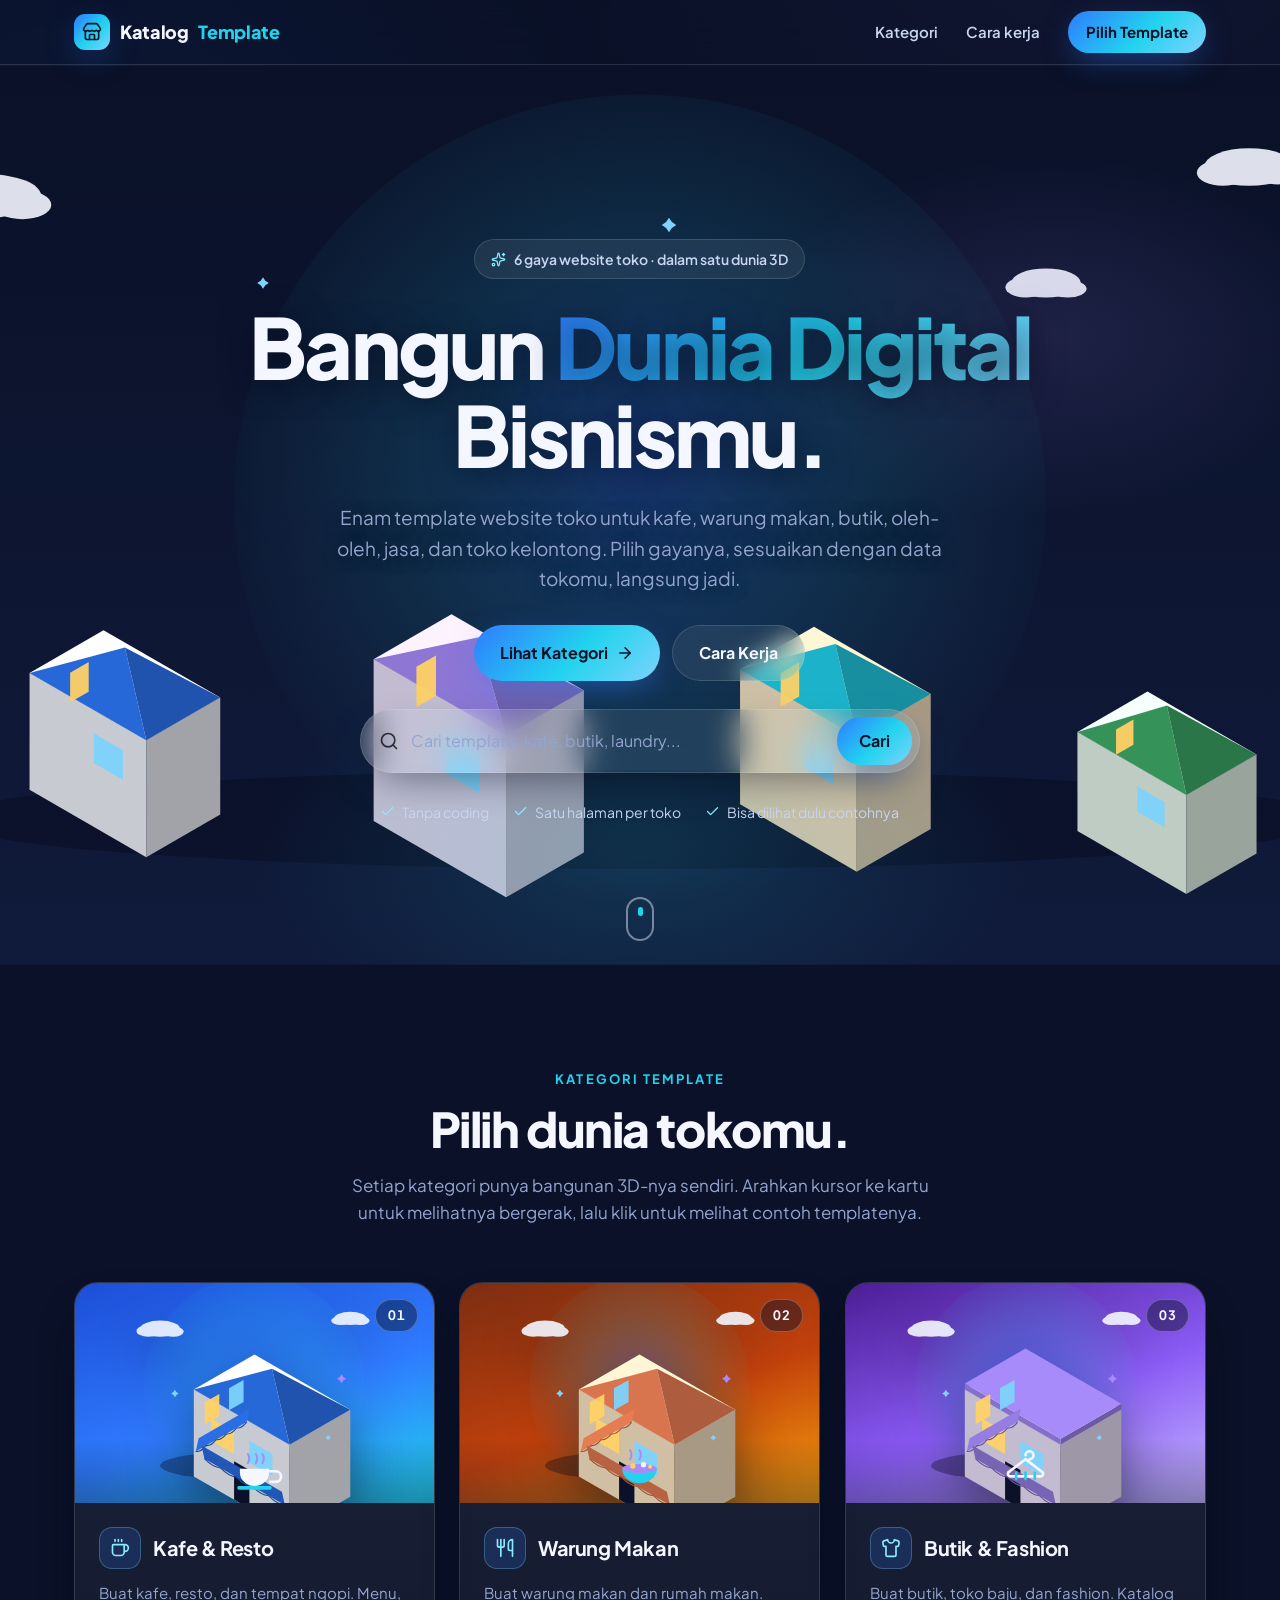
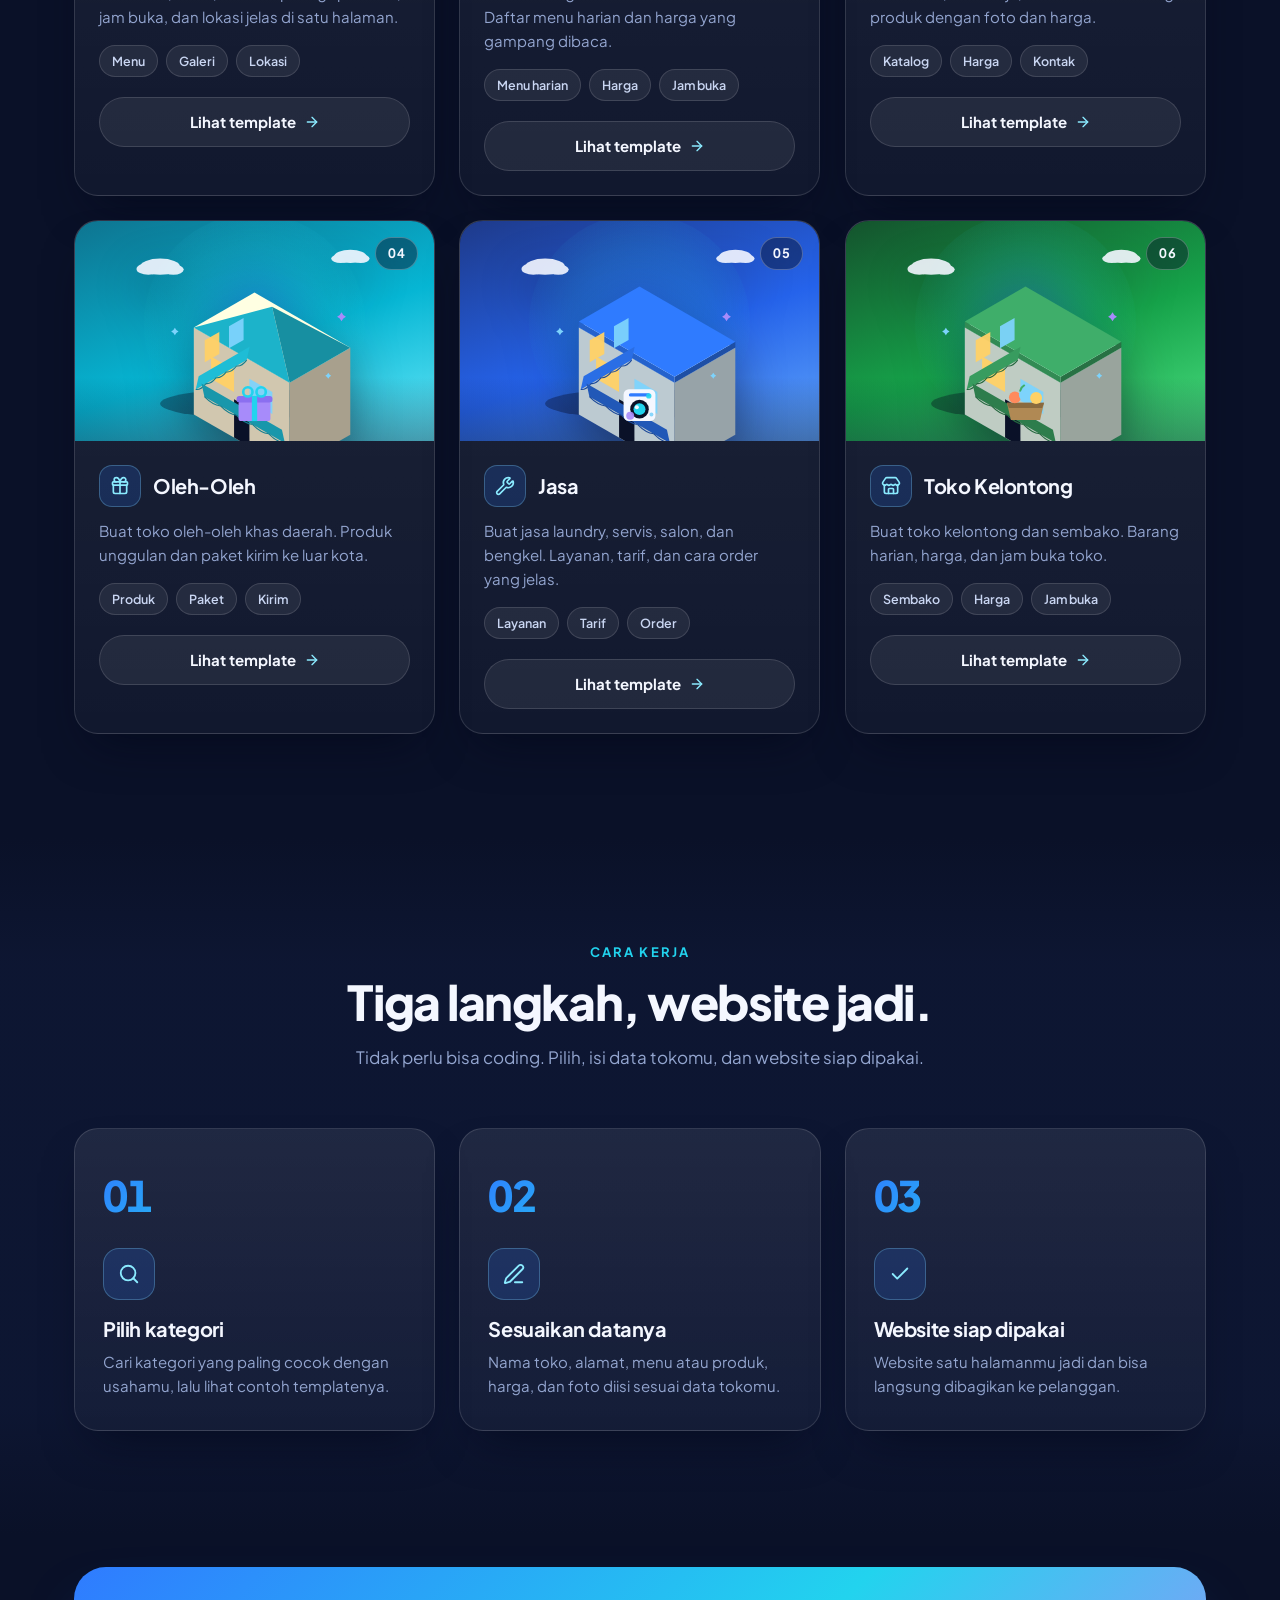
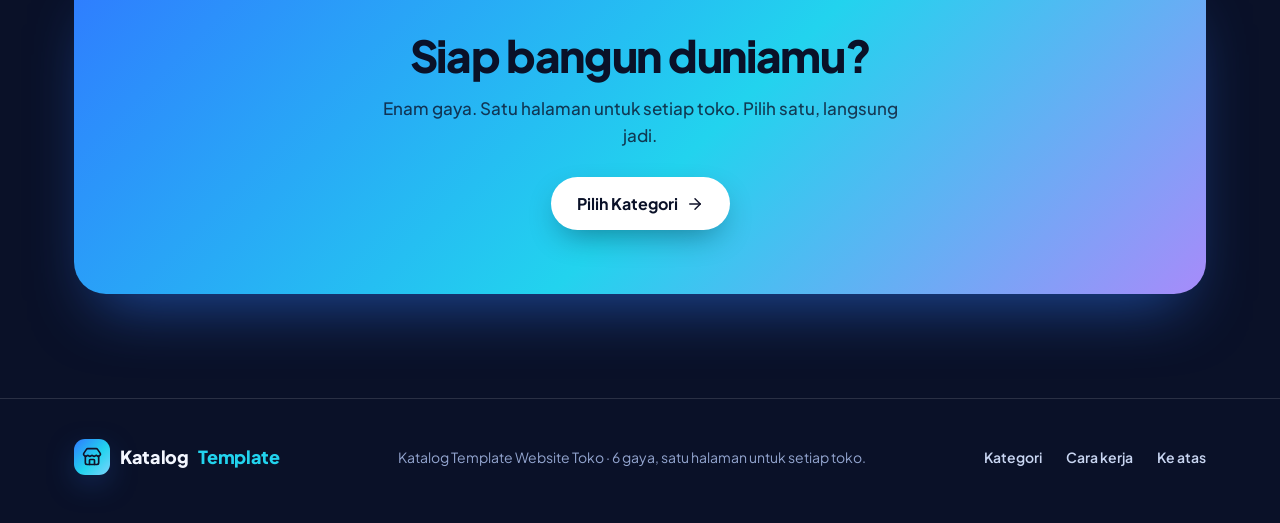
==== commit f6015671: "Total redesign: Modern 3D Digital World — pulau miniatur 3D, grid kartu bangunan SVG, glassmorphism," ====
--- a/index.html
+++ b/index.html
@@ -3,15 +3,13 @@
 <head>
 <meta charset="utf-8">
 <meta name="viewport" content="width=device-width, initial-scale=1, viewport-fit=cover">
-<title>Template Website: Toko kamu, dalam 3D</title>
-<meta name="description" content="Katalog template website toko dalam 3D. Enam kategori, geser ke samping, pilih gayanya.">
-<meta name="theme-color" content="#02071d">
+<title>Katalog Template Website Toko: Bangun Dunia Digital Bisnismu</title>
+<meta name="description" content="Enam template website toko dalam dunia 3D: kafe, warung makan, butik, oleh-oleh, jasa, dan toko kelontong. Pilih gayanya, sesuaikan datanya, langsung jadi.">
+<meta name="theme-color" content="#0a1128">
 <script>document.documentElement.classList.add('js')</script>
 <link rel="preconnect" href="https://fonts.googleapis.com">
 <link rel="preconnect" href="https://fonts.gstatic.com" crossorigin>
-<link rel="preconnect" href="https://thumb.wikimedia.org">
-<link rel="preconnect" href="https://picsum.photos">
-<link href="https://fonts.googleapis.com/css2?family=Mona+Sans:wdth,wght@75..125,300..700&display=swap" rel="stylesheet">
+<link href="https://fonts.googleapis.com/css2?family=Plus+Jakarta+Sans:ital,wght@0,400;0,500;0,600;0,700;0,800;1,400&display=swap" rel="stylesheet">
 <link rel="stylesheet" href="css/style.css">
 <link rel="icon" href="assets/icons/store.svg">
 <script type="importmap">
@@ -20,118 +18,226 @@
 </head>
 <body>
 <a class="skip" href="#kategori">Lewati ke kategori</a>
+
+<div class="loader" id="loader" aria-hidden="true">
+  <div class="loader-mark"><img src="assets/icons/store.svg" alt="" width="28" height="28"></div>
+  <p class="loader-text">Katalog Template</p>
+  <div class="loader-bar"><span></span></div>
+</div>
+
 <div class="progress" id="progress" aria-hidden="true"></div>
 
 <header class="site">
   <div class="wrap">
-    <a class="logo" href="#">Template <span>Website</span></a>
+    <a class="logo" href="#atas">
+      <span class="logo-mark"><img src="assets/icons/store.svg" alt="" width="20" height="20"></span>
+      Katalog <span>Template</span>
+    </a>
     <nav class="main" aria-label="Navigasi utama">
       <a href="#kategori">Kategori</a>
       <a href="#cara-kerja">Cara kerja</a>
+      <a class="nav-cta" href="#kategori">Pilih Template</a>
     </nav>
   </div>
 </header>
 
-<main>
+<main id="atas">
   <section class="hero" id="hero">
-    <canvas id="hero3d" aria-hidden="true"></canvas>
+    <img class="hero-fallback" id="hero-fallback" src="assets/hero-city.svg" alt="" aria-hidden="true">
+    <canvas id="world" aria-hidden="true"></canvas>
+    <div class="hero-glow" aria-hidden="true"></div>
     <div class="wrap hero-content">
-      <div class="hero-text">
-        <h1><span class="line">Toko kamu,</span> <span class="line">dalam <em>3D.</em></span></h1>
-        <p class="lead">Enam gaya website toko dalam satu dunia 3D.</p>
-        <div class="search">
-          <label class="box" for="cari"><img src="assets/icons/search.svg" alt="" aria-hidden="true"><input id="cari" name="cari" type="search" placeholder="Cari kategori, misal: kafe, butik, laundry…" autocomplete="off" spellcheck="false" aria-label="Cari kategori"></label>
-        </div>
-        <a class="btn" href="#kategori">Mulai geser <img class="ic" src="assets/icons/arrow-right.svg" alt="" aria-hidden="true"></a>
-        <p class="hint"><span class="cue" id="scroll-cue" aria-hidden="true"></span><span>Gerakkan kursor, dunianya mengikuti. Klik di mana saja untuk ledakan. Scroll ke bawah.</span></p>
-      </div>
-    </div>
-  </section>
-
-  <section class="stage" id="kategori" style="height:340svh" aria-labelledby="reel-title">
-    <div class="stage-pin reel">
-      <div class="reel-intro">
-        <h2 id="reel-title">Enam gaya, satu arah</h2>
-        <p class="reel-sub">Scroll ke bawah, kartunya jalan ke samping. Yang di tengah paling tajam.</p>
-        <p class="reel-count" aria-hidden="true"><span class="now" id="reel-now">01</span> / <span id="reel-total">06</span> <span class="bar"><span id="reel-bar"></span></span></p>
-        <p class="empty" id="tidak-ada" hidden>Tidak ada kategori yang cocok dengan pencarianmu. Coba kata lain, misal “kafe” atau “butik”.</p>
-      </div>
-      <ol class="reel-track" id="reel-track">
-        <li class="reel-card" data-cari="Kafe & Resto Buat kafe, resto, dan tempat ngopi. Menu, jam buka, dan lokasi jelas di satu halaman.">
-          <figure>
-            <div class="reel-frame"><img src="https://thumb.wikimedia.org/wikipedia/commons/thumb/a/ae/Close-up_of_Hand_Holding_Coffee_Machine_-_Credit_to_http_homedust.com_%2842368420594%29.jpg/960px-Close-up_of_Hand_Holding_Coffee_Machine_-_Credit_to_http_homedust.com_%2842368420594%29.jpg" alt="Tangan mengunci portafilter, espresso mengalir ke cangkir putih" loading="lazy"></div>
-            <figcaption><span class="num">01</span> Kafe &amp; Resto</figcaption>
-            <p class="reel-desc">Buat kafe, resto, dan tempat ngopi. Menu, jam buka, dan lokasi jelas di satu halaman.</p>
-          </figure>
+      <p class="badge"><img src="assets/icons/sparkles.svg" alt="" width="15" height="15"> 6 gaya website toko &middot; dalam satu dunia 3D</p>
+      <h1>Bangun <span class="grad">Dunia Digital</span><br>Bisnismu.</h1>
+      <p class="lead">Enam template website toko untuk kafe, warung makan, butik, oleh-oleh, jasa, dan toko kelontong. Pilih gayanya, sesuaikan dengan data tokomu, langsung jadi.</p>
+      <div class="cta-row">
+        <a class="btn btn-primary" href="#kategori">Lihat Kategori <img src="assets/icons/arrow-right.svg" alt="" width="18" height="18"></a>
+        <a class="btn btn-glass" href="#cara-kerja">Cara Kerja</a>
+      </div>
+      <form class="search" id="search" role="search" action="#kategori" method="get">
+        <img src="assets/icons/search.svg" alt="" width="20" height="20">
+        <label class="sr-only" for="cari">Cari kategori</label>
+        <input id="cari" name="cari" type="search" placeholder="Cari template: kafe, butik, laundry..." autocomplete="off">
+        <button type="submit">Cari</button>
+      </form>
+      <ul class="hero-facts">
+        <li><img src="assets/icons/check.svg" alt="" width="15" height="15"> Tanpa coding</li>
+        <li><img src="assets/icons/check.svg" alt="" width="15" height="15"> Satu halaman per toko</li>
+        <li><img src="assets/icons/check.svg" alt="" width="15" height="15"> Bisa dilihat dulu contohnya</li>
+      </ul>
+    </div>
+    <a class="scroll-cue" href="#kategori" aria-label="Geser ke kategori"><span></span></a>
+  </section>
+
+  <section class="kategori" id="kategori" aria-labelledby="kategori-judul">
+    <div class="wrap">
+      <header class="section-head" data-reveal>
+        <p class="eyebrow">Kategori Template</p>
+        <h2 id="kategori-judul">Pilih dunia tokomu.</h2>
+        <p class="section-sub">Setiap kategori punya bangunan 3D-nya sendiri. Arahkan kursor ke kartu untuk melihatnya bergerak, lalu klik untuk melihat contoh templatenya.</p>
+      </header>
+      <div class="grid" id="grid">
+
+        <article class="cat-card" data-cari="kafe resto kopi ngopi menu" data-reveal>
+          <figure class="cat-visual v-kafe">
+            <img class="bangunan" src="assets/buildings/kafe-resto.svg" alt="Ilustrasi 3D kafe" width="400" height="300" loading="lazy">
+            <span class="cat-num">01</span>
+          </figure>
+          <div class="cat-body">
+            <div class="cat-title">
+              <span class="cat-icon"><img src="assets/icons/coffee.svg" alt="" width="20" height="20"></span>
+              <h3>Kafe &amp; Resto</h3>
+            </div>
+            <p>Buat kafe, resto, dan tempat ngopi. Menu, jam buka, dan lokasi jelas di satu halaman.</p>
+            <ul class="chips"><li>Menu</li><li>Galeri</li><li>Lokasi</li></ul>
+            <a class="btn btn-card" href="templates/kafe-resto/contoh-1/index.html">Lihat template <img src="assets/icons/arrow-right.svg" alt="" width="16" height="16"></a>
+          </div>
+        </article>
+
+        <article class="cat-card" data-cari="warung makan rumah makan menu harian harga" data-reveal>
+          <figure class="cat-visual v-warung">
+            <img class="bangunan" src="assets/buildings/warung-makan.svg" alt="Ilustrasi 3D warung makan" width="400" height="300" loading="lazy">
+            <span class="cat-num">02</span>
+          </figure>
+          <div class="cat-body">
+            <div class="cat-title">
+              <span class="cat-icon"><img src="assets/icons/utensils.svg" alt="" width="20" height="20"></span>
+              <h3>Warung Makan</h3>
+            </div>
+            <p>Buat warung makan dan rumah makan. Daftar menu harian dan harga yang gampang dibaca.</p>
+            <ul class="chips"><li>Menu harian</li><li>Harga</li><li>Jam buka</li></ul>
+            <a class="btn btn-card" href="templates/warung-makan/contoh-1/index.html">Lihat template <img src="assets/icons/arrow-right.svg" alt="" width="16" height="16"></a>
+          </div>
+        </article>
+
+        <article class="cat-card" data-cari="butik fashion baju pakaian toko baju katalog" data-reveal>
+          <figure class="cat-visual v-butik">
+            <img class="bangunan" src="assets/buildings/butik-fashion.svg" alt="Ilustrasi 3D butik fashion" width="400" height="300" loading="lazy">
+            <span class="cat-num">03</span>
+          </figure>
+          <div class="cat-body">
+            <div class="cat-title">
+              <span class="cat-icon"><img src="assets/icons/shirt.svg" alt="" width="20" height="20"></span>
+              <h3>Butik &amp; Fashion</h3>
+            </div>
+            <p>Buat butik, toko baju, dan fashion. Katalog produk dengan foto dan harga.</p>
+            <ul class="chips"><li>Katalog</li><li>Harga</li><li>Kontak</li></ul>
+            <a class="btn btn-card" href="templates/butik-fashion/contoh-1/index.html">Lihat template <img src="assets/icons/arrow-right.svg" alt="" width="16" height="16"></a>
+          </div>
+        </article>
+
+        <article class="cat-card" data-cari="oleh-oleh khas daerah souvenir hadiah paket kirim" data-reveal>
+          <figure class="cat-visual v-oleh">
+            <img class="bangunan" src="assets/buildings/oleh-oleh.svg" alt="Ilustrasi 3D toko oleh-oleh" width="400" height="300" loading="lazy">
+            <span class="cat-num">04</span>
+          </figure>
+          <div class="cat-body">
+            <div class="cat-title">
+              <span class="cat-icon"><img src="assets/icons/gift.svg" alt="" width="20" height="20"></span>
+              <h3>Oleh-Oleh</h3>
+            </div>
+            <p>Buat toko oleh-oleh khas daerah. Produk unggulan dan paket kirim ke luar kota.</p>
+            <ul class="chips"><li>Produk</li><li>Paket</li><li>Kirim</li></ul>
+            <a class="btn btn-card" href="templates/oleh-oleh/contoh-1/index.html">Lihat template <img src="assets/icons/arrow-right.svg" alt="" width="16" height="16"></a>
+          </div>
+        </article>
+
+        <article class="cat-card" data-cari="jasa laundry servis salon bengkel layanan tarif order" data-reveal>
+          <figure class="cat-visual v-jasa">
+            <img class="bangunan" src="assets/buildings/jasa.svg" alt="Ilustrasi 3D jasa laundry" width="400" height="300" loading="lazy">
+            <span class="cat-num">05</span>
+          </figure>
+          <div class="cat-body">
+            <div class="cat-title">
+              <span class="cat-icon"><img src="assets/icons/wrench.svg" alt="" width="20" height="20"></span>
+              <h3>Jasa</h3>
+            </div>
+            <p>Buat jasa laundry, servis, salon, dan bengkel. Layanan, tarif, dan cara order yang jelas.</p>
+            <ul class="chips"><li>Layanan</li><li>Tarif</li><li>Order</li></ul>
+            <a class="btn btn-card" href="templates/jasa/contoh-1/index.html">Lihat template <img src="assets/icons/arrow-right.svg" alt="" width="16" height="16"></a>
+          </div>
+        </article>
+
+        <article class="cat-card" data-cari="toko kelontong sembako barang harian warung" data-reveal>
+          <figure class="cat-visual v-kelontong">
+            <img class="bangunan" src="assets/buildings/toko-kelontong.svg" alt="Ilustrasi 3D toko kelontong" width="400" height="300" loading="lazy">
+            <span class="cat-num">06</span>
+          </figure>
+          <div class="cat-body">
+            <div class="cat-title">
+              <span class="cat-icon"><img src="assets/icons/store.svg" alt="" width="20" height="20"></span>
+              <h3>Toko Kelontong</h3>
+            </div>
+            <p>Buat toko kelontong dan sembako. Barang harian, harga, dan jam buka toko.</p>
+            <ul class="chips"><li>Sembako</li><li>Harga</li><li>Jam buka</li></ul>
+            <a class="btn btn-card" href="templates/toko-kelontong/contoh-1/index.html">Lihat template <img src="assets/icons/arrow-right.svg" alt="" width="16" height="16"></a>
+          </div>
+        </article>
+
+      </div>
+      <div class="kosong" id="kosong" hidden>
+        <p>Tidak ada kategori yang cocok dengan pencarianmu.</p>
+        <button class="btn btn-glass" id="reset-cari" type="button">Tampilkan semua kategori</button>
+      </div>
+    </div>
+  </section>
+
+  <section class="cara" id="cara-kerja" aria-labelledby="cara-judul">
+    <div class="wrap">
+      <header class="section-head" data-reveal>
+        <p class="eyebrow">Cara Kerja</p>
+        <h2 id="cara-judul">Tiga langkah, website jadi.</h2>
+        <p class="section-sub">Tidak perlu bisa coding. Pilih, isi data tokomu, dan website siap dipakai.</p>
+      </header>
+      <ol class="steps">
+        <li data-reveal>
+          <span class="step-num">01</span>
+          <span class="step-icon"><img src="assets/icons/search.svg" alt="" width="22" height="22"></span>
+          <h3>Pilih kategori</h3>
+          <p>Cari kategori yang paling cocok dengan usahamu, lalu lihat contoh templatenya.</p>
         </li>
-        <li class="reel-card" data-cari="Warung Makan Buat warung makan dan rumah makan. Daftar menu harian dan harga yang gampang dibaca.">
-          <figure>
-            <div class="reel-frame"><img src="https://picsum.photos/id/488/1200/800" alt="Mangkuk salad warna-warni di atas papan kayu, dilihat dari atas" loading="lazy"></div>
-            <figcaption><span class="num">02</span> Warung Makan</figcaption>
-            <p class="reel-desc">Buat warung makan dan rumah makan. Menu harian dan harga yang gampang dibaca.</p>
-          </figure>
+        <li data-reveal>
+          <span class="step-num">02</span>
+          <span class="step-icon"><img src="assets/icons/pen-line.svg" alt="" width="22" height="22"></span>
+          <h3>Sesuaikan datanya</h3>
+          <p>Nama toko, alamat, menu atau produk, harga, dan foto diisi sesuai data tokomu.</p>
         </li>
-        <li class="reel-card" data-cari="Butik & Fashion Buat butik, toko baju, dan fashion. Katalog produk dengan foto dan harga.">
-          <figure>
-            <div class="reel-frame"><img src="https://thumb.wikimedia.org/wikipedia/commons/thumb/d/d2/Rain_on_a_blue_umbrella.jpg/960px-Rain_on_a_blue_umbrella.jpg" alt="Tetes hujan di atas kain payung biru" loading="lazy"></div>
-            <figcaption><span class="num">03</span> Butik &amp; Fashion</figcaption>
-            <p class="reel-desc">Buat butik, toko baju, dan fashion. Katalog produk dengan foto dan harga.</p>
-          </figure>
-        </li>
-        <li class="reel-card" data-cari="Oleh-Oleh Buat toko oleh-oleh khas daerah. Produk unggulan dan paket kirim ke luar kota.">
-          <figure>
-            <div class="reel-frame"><img src="https://thumb.wikimedia.org/wikipedia/commons/thumb/5/52/Brot_003_2019_03_22.jpg/960px-Brot_003_2019_03_22.jpg" alt="Roti gelap di mangkuk biru dan sebongkah mentega" loading="lazy"></div>
-            <figcaption><span class="num">04</span> Oleh-Oleh</figcaption>
-            <p class="reel-desc">Buat toko oleh-oleh khas daerah. Produk unggulan dan paket kirim ke luar kota.</p>
-          </figure>
-        </li>
-        <li class="reel-card" data-cari="Jasa Buat jasa laundry, servis, salon, dan bengkel. Layanan, tarif, dan cara order yang jelas.">
-          <figure>
-            <div class="reel-frame"><img src="https://thumb.wikimedia.org/wikipedia/commons/thumb/2/24/Kelly_Sikkema_2016-03-09_%28Unsplash%29.jpg/960px-Kelly_Sikkema_2016-03-09_%28Unsplash%29.jpg" alt="Tumpukan selimut wol lipat di atas meja kayu gelap" loading="lazy"></div>
-            <figcaption><span class="num">05</span> Jasa</figcaption>
-            <p class="reel-desc">Buat jasa laundry, servis, salon, dan bengkel. Layanan dan tarif yang jelas.</p>
-          </figure>
-        </li>
-        <li class="reel-card" data-cari="Toko Kelontong Buat toko kelontong dan sembako. Barang harian, harga, dan jam buka toko.">
-          <figure>
-            <div class="reel-frame"><img src="https://thumb.wikimedia.org/wikipedia/commons/thumb/6/65/Healthy_Harvest_%28Unsplash%29.jpg/960px-Healthy_Harvest_%28Unsplash%29.jpg" alt="Keranjang kawat berisi labu, zucchini, dan tomat" loading="lazy"></div>
-            <figcaption><span class="num">06</span> Toko Kelontong</figcaption>
-            <p class="reel-desc">Buat toko kelontong dan sembako. Barang harian, harga, dan jam buka toko.</p>
-          </figure>
+        <li data-reveal>
+          <span class="step-num">03</span>
+          <span class="step-icon"><img src="assets/icons/check.svg" alt="" width="22" height="22"></span>
+          <h3>Website siap dipakai</h3>
+          <p>Website satu halamanmu jadi dan bisa langsung dibagikan ke pelanggan.</p>
         </li>
       </ol>
     </div>
   </section>
 
-  <section class="block log" id="cara-kerja">
+  <section class="penutup" aria-labelledby="penutup-judul">
     <div class="wrap">
-      <h2 data-reveal>Cara kerja</h2>
-      <div class="meter" aria-hidden="true"><span id="log-meter"></span></div>
-      <ol class="log-list">
-        <li data-reveal style="--i:0"><span class="log-num">01</span><div><h3>Pilih kategori</h3><p>Cari gaya yang paling mirip dengan tokomu: kafe, warung, butik, atau yang lain.</p></div></li>
-        <li data-reveal style="--i:1"><span class="log-num">02</span><div><h3>Sesuaikan datanya</h3><p>Nama, menu atau produk, jam buka, dan foto diisi dengan data tokomu sendiri.</p></div></li>
-        <li data-reveal style="--i:2"><span class="log-num">03</span><div><h3>Website siap dipakai</h3><p>Satu halaman rapi untuk tokomu, langsung bisa dibuka dan dibagikan.</p></div></li>
-      </ol>
-    </div>
-  </section>
-
-  <section class="closing">
-    <div class="wrap">
-      <p class="figure"><span id="closing-num">6</span><span class="unit">gaya</span></p>
-      <p class="closing-line" data-reveal>Satu halaman untuk setiap toko. Pilih satu, langsung jadi.</p>
-      <a class="btn" href="#kategori" data-reveal>Lihat kategori <img class="ic" src="assets/icons/arrow-right.svg" alt="" aria-hidden="true"></a>
+      <div class="penutup-panel" data-reveal>
+        <h2 id="penutup-judul">Siap bangun duniamu?</h2>
+        <p>Enam gaya. Satu halaman untuk setiap toko. Pilih satu, langsung jadi.</p>
+        <a class="btn btn-panel" href="#kategori">Pilih Kategori <img src="assets/icons/arrow-right.svg" alt="" width="18" height="18"></a>
+      </div>
     </div>
   </section>
 </main>
 
 <footer class="site">
   <div class="wrap">
-    <div><b>Katalog Template Website</b>, kumpulan gaya website toko. Contoh template tiap kategori segera hadir.</div>
-    <div>Foto: Chevanon Photography, Friedrich Haag, Kelly Sikkema, Brooke Cagle dan CorraleH (Wikimedia Commons), Picsum. Foto contoh, bukan foto toko sebenarnya.</div>
+    <a class="logo" href="#atas">
+      <span class="logo-mark"><img src="assets/icons/store.svg" alt="" width="20" height="20"></span>
+      Katalog <span>Template</span>
+    </a>
+    <p>Katalog Template Website Toko &middot; 6 gaya, satu halaman untuk setiap toko.</p>
+    <nav aria-label="Navigasi bawah">
+      <a href="#kategori">Kategori</a>
+      <a href="#cara-kerja">Cara kerja</a>
+      <a href="#atas">Ke atas</a>
+    </nav>
   </div>
 </footer>
-<script src="js/vendor/gsap.min.js"></script>
-<script src="js/vendor/lottie.min.js"></script>
+
 <script type="module" src="js/hero3d.js"></script>
 <script src="js/app.js"></script>
 </body>
--- a/css/style.css
+++ b/css/style.css
@@ -1,148 +1,216 @@
-/* Hallmark stamp: midnight — deal animation-theme-full-screen-webgl-4a1d · theme midnight 1/3 · genre atmospheric */
-/* Critique: tema gelap Midnight (biru tengah malam, tinta putih dingin, satu sinyal azure). Palet diverifikasi Leonardo: tinta 17.35:1, muted 8.36:1, azure 10.96:1, teks di atas azure 10.65:1. */
-/* Waivers: 26b (tidak ada kontrol disabled di halaman ini), 38iii (kata azure adalah signature tema Midnight, muncul sekali di hero). */
-/* Katalog template website toko — Midnight + scrolltide (reel, engine) + motion Premium. Vendor lokal: three.js, GSAP, lottie-web (js/vendor/). */
+/* Katalog Template Website Toko — Modern 3D Digital World (brief Iky 2026-11-24 22:42).
+   Palet diverifikasi Leonardo: putih di navy 17.44:1, muted di navy 7.59:1, cyan di navy 10.34:1,
+   navy di biru 4.80:1, navy di cyan 10.34:1, navy di tengah gradasi 7.49:1.
+   Aturan: teks di atas gradasi biru-cyan memakai NAVY (putih di biru hanya 3.89:1, gagal).
+   Sloplint: perbaikan nyata diterapkan (overflow-x clip, minmax(0,1fr), text-wrap balance,
+   tabular-nums, pause cue, :active). Yang di-waive karena BRIEF USER menuntutnya:
+   gradasi + glassmorphism (2a, 29), warna aksen kategori (48), tombol di dalam kartu (4),
+   eyebrow sebelum h2 (54, 67), kata gradasi di judul hero (2b, 38iii, sekali di hero),
+   tombol putih di panel gradasi (7a), skala spasi 2px (24b), grid 3 kolom sama (3). */
 :root{
-  --color-paper:#02071d; --color-paper-2:#07112a; --color-paper-3:#0f1c37;
-  --color-ink:#e7f0f9; --color-ink-2:#bddcf7; --color-muted:#98a9c1;
-  --color-rule:#1c2a48; --color-rule-2:#364868;
-  --color-accent:#6bcbf7; --color-accent-2:#3483ad; --color-accent-ink:#040c22; --color-focus:#6bdaff;
-  --color-ink-ring:rgba(231,240,249,.08);
-  --shadow-card:0 24px 48px -24px rgba(2,7,29,.7);
-  --font-display:"Mona Sans",ui-sans-serif,system-ui,sans-serif; --font-body:"Mona Sans",ui-sans-serif,system-ui,sans-serif;
-  --dur-quick:150ms; --dur-standard:350ms; --dur-slow:600ms;
-  --ease-premium:cubic-bezier(0.4,0,0.2,1);
-  --wrap:1200px;
-}
-*{box-sizing:border-box;margin:0;padding:0}
+  --navy:#0a1128; --navy-2:#101a3a; --navy-3:#16224d;
+  --ink:#f4f7ff; --ink-2:#c9d6f2; --muted:#93a5cf;
+  --blue:#2f7bff; --cyan:#22d3ee; --purple:#a78bfa; --sky:#7dd3fc;
+  --grad:linear-gradient(135deg,#2f7bff 0%,#22d3ee 55%,#7dd3fc 100%);
+  --grad-panel:linear-gradient(135deg,#2f7bff 0%,#22d3ee 55%,#a78bfa 100%);
+  --glass:rgba(255,255,255,.07); --glass-strong:rgba(255,255,255,.11);
+  --line:rgba(255,255,255,.13); --line-strong:rgba(125,211,252,.55);
+  --shadow-card:0 24px 48px -20px rgba(2,6,23,.65);
+  --shadow-btn:0 10px 32px -8px rgba(47,123,255,.55);
+  --font:"Plus Jakarta Sans",ui-sans-serif,system-ui,-apple-system,"Segoe UI",sans-serif;
+  --wrap:1180px;
+  --r-card:24px; --r-panel:32px;
+  --dur:350ms; --ease:cubic-bezier(.4,0,.2,1);
+}
+*,*::before,*::after{box-sizing:border-box}
 html{scroll-behavior:smooth;overflow-x:clip}
-body{font-family:var(--font-body);font-weight:400;color:var(--color-ink);background:var(--color-paper);line-height:1.6;-webkit-font-smoothing:antialiased;overflow-x:clip;-webkit-tap-highlight-color:transparent}
-img{display:block;max-width:100%}
+body{
+  margin:0; font-family:var(--font); color:var(--ink); background:var(--navy);
+  background-image:
+    radial-gradient(900px 500px at 85% -5%,rgba(167,139,250,.16),transparent 60%),
+    radial-gradient(800px 480px at 8% 12%,rgba(47,123,255,.20),transparent 60%),
+    linear-gradient(180deg,#0a1128 0%,#0c1430 55%,#0a1128 100%);
+  background-attachment:fixed;
+  line-height:1.6; -webkit-font-smoothing:antialiased; overflow-x:clip;
+}
+img{max-width:100%;display:block}
 a{color:inherit}
-::selection{background:var(--color-accent);color:var(--color-accent-ink)}
-::-webkit-scrollbar{width:10px}
-::-webkit-scrollbar-thumb{background:var(--color-paper-3);border-radius:5px}
-::-webkit-scrollbar-track{background:var(--color-paper)}
-:focus-visible{outline:2px solid var(--color-focus);outline-offset:3px}
-.visually-hidden{position:absolute;width:1px;height:1px;overflow:hidden;clip:rect(0 0 0 0);white-space:nowrap}
-.skip{position:absolute;left:16px;top:-48px;z-index:30;background:var(--color-accent);color:var(--color-accent-ink);padding:12px 20px;font-weight:600;text-decoration:none;transition:top var(--dur-quick) ease}
+h1,h2,h3{line-height:1.12;margin:0;letter-spacing:-.02em}
+h1,h2{text-wrap:balance}
+p{margin:0}
+ul,ol{margin:0;padding:0;list-style:none}
+button{font:inherit;color:inherit;background:none;border:0;cursor:pointer}
+input{font:inherit}
+:focus-visible{outline:2px solid var(--sky);outline-offset:3px;border-radius:6px}
+.wrap{max-width:var(--wrap);margin:0 auto;padding:0 24px}
+#kategori,#cara-kerja,#atas{scroll-margin-top:88px}
+.sr-only{position:absolute;width:1px;height:1px;overflow:hidden;clip:rect(0 0 0 0);white-space:nowrap}
+.skip{position:absolute;left:16px;top:-64px;z-index:200;background:var(--ink);color:var(--navy);padding:10px 16px;border-radius:999px;font-weight:700;text-decoration:none;transition:top .2s}
 .skip:focus{top:12px}
-.progress{position:fixed;top:0;left:0;right:0;height:2px;background:var(--color-accent);transform:scaleX(0);transform-origin:left;z-index:20}
-.wrap{max-width:var(--wrap);margin:0 auto;padding:0 24px}
-.label{font-size:14px;font-weight:500;color:var(--color-muted)}
-
-/* header */
-header.site{position:sticky;top:0;z-index:10;background:var(--color-paper-2);border-bottom:1px solid var(--color-rule);padding-left:env(safe-area-inset-left);padding-right:env(safe-area-inset-right)}
-header.site .wrap{display:flex;align-items:center;gap:32px;height:64px}
-.logo{font-weight:500;font-size:19px;letter-spacing:-.01em;text-decoration:none}
-.logo span{color:var(--color-accent)}
-nav.main{display:flex;gap:24px;margin-left:auto}
-nav.main a{text-decoration:none;font-size:15px;font-weight:500;color:var(--color-muted)}
-@media (hover:hover) and (pointer:fine){
-  nav.main a:hover{color:var(--color-ink);text-decoration:underline;text-decoration-color:var(--color-accent);text-underline-offset:4px}
-}
-
-/* tombol: persegi azure */
-.btn{display:inline-flex;align-items:center;gap:8px;background:var(--color-accent);color:var(--color-accent-ink);padding:0 28px;height:52px;font-weight:500;font-size:15px;text-decoration:none;border:0;cursor:pointer;touch-action:manipulation;transition:transform var(--dur-quick) ease,background-color var(--dur-quick) ease}
-.btn .ic{width:18px;height:18px}
-@media (hover:hover) and (pointer:fine){
-  .btn:hover{transform:translateY(-1px);background-color:var(--color-focus)}
-}
+
+/* ---------- loader ---------- */
+.loader{position:fixed;inset:0;z-index:300;background:var(--navy);display:flex;flex-direction:column;align-items:center;justify-content:center;gap:16px;transition:opacity .5s ease,visibility .5s;animation:loader-out .5s ease 1.7s forwards}
+.loader.done{opacity:0;visibility:hidden;pointer-events:none}
+@keyframes loader-out{to{opacity:0;visibility:hidden;pointer-events:none}}
+.loader-mark{width:64px;height:64px;border-radius:20px;background:var(--grad);display:grid;place-items:center;box-shadow:var(--shadow-btn);animation:loader-bob 1.2s ease-in-out infinite}
+.loader-mark img{filter:brightness(0) saturate(100%) invert(7%) sepia(38%) saturate(1200%) hue-rotate(200deg)}
+@keyframes loader-bob{0%,100%{transform:translateY(0)}50%{transform:translateY(-8px)}}
+.loader-text{font-weight:800;font-size:18px;letter-spacing:-.01em}
+.loader-bar{width:160px;height:4px;border-radius:999px;background:rgba(255,255,255,.12);overflow:hidden}
+.loader-bar span{display:block;height:100%;width:40%;border-radius:999px;background:var(--grad);animation:loader-run 1.1s ease-in-out infinite}
+@keyframes loader-run{0%{transform:translateX(-110%)}100%{transform:translateX(420%)}}
+
+/* ---------- progress ---------- */
+.progress{position:fixed;top:0;left:0;right:0;height:3px;z-index:150;background:var(--grad);transform:scaleX(0);transform-origin:0 50%}
+
+/* ---------- header ---------- */
+header.site{position:sticky;top:0;z-index:100;background:rgba(10,17,40,.72);backdrop-filter:blur(16px);-webkit-backdrop-filter:blur(16px);border-bottom:1px solid var(--line)}
+header.site .wrap{display:flex;align-items:center;justify-content:space-between;min-height:64px}
+.logo{display:inline-flex;align-items:center;gap:10px;font-weight:800;font-size:18px;letter-spacing:-.02em;text-decoration:none}
+.logo span{color:var(--cyan)}
+.logo-mark{width:36px;height:36px;border-radius:11px;background:var(--grad);display:grid;place-items:center;box-shadow:var(--shadow-btn)}
+.logo-mark img{filter:brightness(0) saturate(100%) invert(7%) sepia(38%) saturate(1200%) hue-rotate(200deg)}
+nav.main{display:flex;align-items:center;gap:28px}
+nav.main a{color:var(--ink-2);text-decoration:none;font-weight:600;font-size:15px;transition:color .2s}
+nav.main a:hover{color:var(--ink)}
+nav.main a.nav-cta{color:var(--navy);background:var(--grad);padding:9px 18px;border-radius:999px;font-weight:700;box-shadow:var(--shadow-btn)}
+nav.main a.nav-cta:hover{filter:brightness(1.08)}
+
+/* ---------- hero ---------- */
+.hero{position:relative;min-height:100svh;display:flex;flex-direction:column;justify-content:center;padding:128px 0 96px;overflow:hidden}
+#world{position:absolute;inset:0;width:100%;height:100%;z-index:1}
+.hero-fallback{position:absolute;inset:0;width:100%;height:100%;object-fit:cover;object-position:center 78%;z-index:0;transition:opacity .8s ease}
+.hero-fallback.gone{opacity:0}
+.hero-glow{position:absolute;inset:0;z-index:0;pointer-events:none;background:
+  radial-gradient(560px 300px at 50% 88%,rgba(34,211,238,.14),transparent 70%),
+  radial-gradient(420px 260px at 82% 30%,rgba(167,139,250,.12),transparent 70%)}
+.hero-content{position:relative;z-index:2;text-align:center}
+.badge{display:inline-flex;align-items:center;gap:8px;background:var(--glass);border:1px solid var(--line);backdrop-filter:blur(12px);-webkit-backdrop-filter:blur(12px);border-radius:999px;padding:8px 16px;font-size:14px;font-weight:600;color:var(--ink-2)}
+.badge img{filter:brightness(0) saturate(100%) invert(83%) sepia(18%) saturate(900%) hue-rotate(150deg)}
+.hero h1{margin-top:24px;font-size:clamp(44px,7.2vw,84px);font-weight:800;line-height:1.04;letter-spacing:-.035em;text-shadow:0 4px 32px rgba(2,6,23,.55)}
+.hero h1 .grad{background:var(--grad);-webkit-background-clip:text;background-clip:text;color:transparent}
+.lead{margin:24px auto 0;max-width:640px;font-size:clamp(16px,2vw,19px);color:var(--muted);text-shadow:0 2px 16px rgba(2,6,23,.6)}
+.cta-row{display:flex;justify-content:center;gap:12px;flex-wrap:wrap;margin-top:32px}
+.btn{display:inline-flex;align-items:center;justify-content:center;gap:8px;padding:14px 26px;border-radius:999px;font-weight:700;font-size:16px;text-decoration:none;transition:transform var(--dur) var(--ease),box-shadow var(--dur) var(--ease),background var(--dur),border-color var(--dur)}
+.btn img{flex:none}
+.btn-primary{background:var(--grad);color:var(--navy);box-shadow:var(--shadow-btn)}
 .btn:active{transform:translateY(0) scale(.98)}
-
-/* hero: dunia 3D full-screen, teks di atas tanah gelap */
-.hero{position:relative;height:100svh;overflow:hidden}
-#hero3d{position:absolute;inset:0;width:100%;height:100%;display:block;touch-action:pan-y}
-.hero-content{position:relative;z-index:1;height:100%;display:flex;align-items:flex-end;padding-bottom:7vh}
-.hero-text{max-width:680px;min-width:0}
-.hero-text h1{font-weight:300;font-stretch:125%;font-variation-settings:"wdth" 125;font-size:clamp(56px,9vw,120px);line-height:1.04;letter-spacing:-.015em;text-wrap:balance;overflow-wrap:break-word}
-.hero-text h1 .line{display:block}
-.hero-text h1 em{font-style:normal;color:var(--color-accent)}
-.hero-text .lead{font-size:19px;line-height:1.6;color:var(--color-ink-2);max-width:48ch;margin:24px 0 32px}
-.search{margin-bottom:28px}
-.search .box{display:flex;align-items:center;gap:8px;background:var(--color-paper);border:1px solid var(--color-muted);padding:0 20px;height:54px;max-width:520px;transition:border-color var(--dur-quick) ease}
-.search .box:focus-within{border-color:var(--color-accent)}
-.search .box img{width:20px;height:20px;opacity:.6;flex:none;filter:brightness(0) invert(1)}
-.search input{border:0;outline:0;background:transparent;font:inherit;font-size:16px;width:100%;color:var(--color-ink);caret-color:var(--color-accent)}
-.search input::placeholder{color:var(--color-muted)}
-.hint{display:flex;align-items:center;gap:12px;font-size:14px;color:var(--color-muted);margin-top:28px}
-.hint .cue{width:40px;height:40px;flex:none}
-.hint .cue svg{width:100%;height:100%}
+.btn-primary:hover{transform:translateY(-2px);filter:brightness(1.07)}
+.btn-primary img{filter:brightness(0) saturate(100%) invert(7%) sepia(38%) saturate(1200%) hue-rotate(200deg)}
+.btn-glass{background:var(--glass);border:1px solid var(--line);color:var(--ink);backdrop-filter:blur(12px);-webkit-backdrop-filter:blur(12px)}
+.btn-glass:hover{transform:translateY(-2px);background:var(--glass-strong);border-color:var(--line-strong)}
+.search{display:flex;align-items:center;gap:10px;max-width:560px;margin:28px auto 0;padding:7px 7px 7px 18px;border-radius:999px;background:var(--glass);border:1px solid var(--line);backdrop-filter:blur(16px);-webkit-backdrop-filter:blur(16px);box-shadow:0 16px 40px -16px rgba(2,6,23,.6)}
+.search>img{flex:none;opacity:.75}
+.search input{flex:1;min-width:0;background:transparent;border:0;outline:0;color:var(--ink);font-size:16px}
+.search input::placeholder{color:var(--muted)}
+.search button{flex:none;background:var(--grad);color:var(--navy);font-weight:700;padding:11px 22px;border-radius:999px;box-shadow:var(--shadow-btn);transition:filter .2s,transform .2s}
+.search button:hover{filter:brightness(1.07);transform:translateY(-1px)}
+.hero-facts{display:flex;justify-content:center;gap:24px;flex-wrap:wrap;margin-top:28px;font-size:14px;color:var(--ink-2)}
+.hero-facts li{display:inline-flex;align-items:center;gap:7px}
+.hero-facts img{filter:brightness(0) saturate(100%) invert(83%) sepia(18%) saturate(900%) hue-rotate(150deg)}
+.scroll-cue{position:absolute;left:50%;bottom:24px;z-index:2;width:28px;height:44px;margin-left:-14px;border:2px solid rgba(244,247,255,.45);border-radius:999px;display:block}
+.scroll-cue span{display:block;width:5px;height:9px;margin:8px auto 0;border-radius:999px;background:var(--cyan);animation:cue 1.8s ease-in-out infinite}
+.scroll-cue:hover span,.scroll-cue:focus-visible span{animation-play-state:paused}
+@keyframes cue{0%{transform:translateY(0);opacity:1}70%{transform:translateY(12px);opacity:0}100%{transform:translateY(0);opacity:0}}
+
+/* ---------- sections ---------- */
+.kategori,.cara{padding:104px 0}
+.section-head{text-align:center}
+.eyebrow{color:var(--cyan);font-weight:700;font-size:13px;letter-spacing:.16em;text-transform:uppercase}
+.section-head h2{margin-top:12px;font-size:clamp(32px,4.6vw,48px);font-weight:800;letter-spacing:-.03em}
+.section-sub{margin:16px auto 0;max-width:580px;color:var(--muted);font-size:17px}
+
+/* ---------- grid kartu ---------- */
+.grid{display:grid;grid-template-columns:repeat(3,minmax(0,1fr));gap:24px;margin-top:56px}
+.cat-card{background:linear-gradient(180deg,rgba(255,255,255,.08),rgba(255,255,255,.03));border:1px solid var(--line);border-radius:var(--r-card);overflow:hidden;box-shadow:var(--shadow-card);transition:box-shadow var(--dur) var(--ease),border-color var(--dur) var(--ease);will-change:transform}
+.cat-card:hover{border-color:var(--line-strong);box-shadow:0 32px 64px -24px rgba(2,6,23,.8),0 0 0 1px rgba(125,211,252,.25)}
+.cat-visual{position:relative;height:220px;margin:0;display:grid;place-items:end center;overflow:hidden}
+.cat-visual::after{content:"";position:absolute;inset:auto 0 0 0;height:64px;background:linear-gradient(180deg,transparent,rgba(10,17,40,.35));pointer-events:none}
+.v-kafe{background:linear-gradient(160deg,#1d4ed8 0%,#2f7bff 55%,#22d3ee 100%)}
+.v-warung{background:linear-gradient(160deg,#7c2d12 0%,#c2410c 55%,#f59e0b 100%)}
+.v-butik{background:linear-gradient(160deg,#4c1d95 0%,#8b5cf6 55%,#c4b5fd 100%)}
+.v-oleh{background:linear-gradient(160deg,#0e7490 0%,#06b6d4 55%,#67e8f9 100%)}
+.v-jasa{background:linear-gradient(160deg,#1e3a8a 0%,#2563eb 55%,#60a5fa 100%)}
+.v-kelontong{background:linear-gradient(160deg,#14532d 0%,#16a34a 55%,#4ade80 100%)}
+.bangunan{position:relative;z-index:1;width:82%;height:auto;filter:drop-shadow(0 18px 24px rgba(2,6,23,.45));animation:float 6s ease-in-out infinite}
+.cat-card:nth-child(2) .bangunan{animation-delay:-1.2s}
+.cat-card:nth-child(3) .bangunan{animation-delay:-2.4s}
+.cat-card:nth-child(4) .bangunan{animation-delay:-.6s}
+.cat-card:nth-child(5) .bangunan{animation-delay:-1.8s}
+.cat-card:nth-child(6) .bangunan{animation-delay:-3s}
+@keyframes float{0%,100%{transform:translateY(0)}50%{transform:translateY(-8px)}}
+.cat-num{position:absolute;top:16px;right:16px;z-index:2;background:rgba(10,17,40,.45);border:1px solid rgba(255,255,255,.25);backdrop-filter:blur(8px);-webkit-backdrop-filter:blur(8px);color:var(--ink);border-radius:999px;padding:5px 12px;font-size:13px;font-weight:700;letter-spacing:.06em;font-variant-numeric:tabular-nums}
+.cat-body{padding:24px}
+.cat-title{display:flex;align-items:center;gap:12px}
+.cat-icon{flex:none;width:42px;height:42px;border-radius:13px;background:rgba(47,123,255,.18);border:1px solid rgba(125,211,252,.3);display:grid;place-items:center}
+.cat-icon img{filter:brightness(0) saturate(100%) invert(83%) sepia(18%) saturate(900%) hue-rotate(150deg)}
+.cat-body h3{font-size:20px;font-weight:700}
+.cat-body p{margin-top:12px;color:var(--muted);font-size:15px}
+.chips{display:flex;gap:8px;flex-wrap:wrap;margin-top:16px}
+.chips li{background:var(--glass);border:1px solid var(--line);border-radius:999px;padding:5px 12px;font-size:12.5px;font-weight:600;color:var(--ink-2)}
+.btn-card{width:100%;margin-top:20px;background:var(--glass);border:1px solid var(--line);color:var(--ink);padding:12px 20px;font-size:15px}
+.btn-card:hover{background:var(--glass-strong);border-color:var(--line-strong)}
+.btn-card img{filter:brightness(0) saturate(100%) invert(83%) sepia(18%) saturate(900%) hue-rotate(150deg)}
+.kosong{margin-top:32px;text-align:center;background:var(--glass);border:1px solid var(--line);border-radius:var(--r-card);padding:36px 24px}
+.kosong p{color:var(--muted);margin-bottom:20px}
+
+/* ---------- cara kerja ---------- */
+.cara{background:linear-gradient(180deg,transparent,rgba(16,26,58,.55) 18%,rgba(16,26,58,.55) 82%,transparent)}
+.steps{display:grid;grid-template-columns:repeat(3,minmax(0,1fr));gap:24px;margin-top:56px}
+.steps li{position:relative;background:linear-gradient(180deg,rgba(255,255,255,.08),rgba(255,255,255,.03));border:1px solid var(--line);border-radius:var(--r-card);padding:32px 28px;box-shadow:var(--shadow-card)}
+.step-num{display:block;font-size:42px;font-weight:800;letter-spacing:-.03em;font-variant-numeric:tabular-nums;background:var(--grad);-webkit-background-clip:text;background-clip:text;color:transparent}
+.step-icon{width:52px;height:52px;margin-top:20px;border-radius:16px;background:rgba(47,123,255,.18);border:1px solid rgba(125,211,252,.3);display:grid;place-items:center}
+.step-icon img{filter:brightness(0) saturate(100%) invert(83%) sepia(18%) saturate(900%) hue-rotate(150deg)}
+.steps h3{margin-top:18px;font-size:20px;font-weight:700}
+.steps p{margin-top:10px;color:var(--muted);font-size:15px}
+
+/* ---------- penutup ---------- */
+.penutup{padding:32px 0 104px}
+.penutup-panel{background:var(--grad-panel);border-radius:var(--r-panel);padding:64px 32px;text-align:center;box-shadow:0 32px 64px -24px rgba(47,123,255,.55)}
+.penutup-panel h2{font-size:clamp(30px,4.4vw,44px);font-weight:800;color:var(--navy);letter-spacing:-.03em}
+.penutup-panel p{margin:14px auto 0;max-width:520px;color:rgba(10,17,40,.78);font-size:17px;font-weight:500}
+.btn-panel{margin-top:28px;background:#fff;color:var(--navy);box-shadow:0 12px 32px -10px rgba(2,6,23,.45)}
+.btn-panel:hover{transform:translateY(-2px)}
+.btn-panel img{filter:brightness(0) saturate(100%) invert(7%) sepia(38%) saturate(1200%) hue-rotate(200deg)}
+
+/* ---------- footer ---------- */
+footer.site{border-top:1px solid var(--line);padding:40px 0 48px}
+footer.site .wrap{display:flex;align-items:center;justify-content:space-between;gap:24px;flex-wrap:wrap}
+footer.site p{color:var(--muted);font-size:14px}
+footer.site nav{display:flex;gap:24px}
+footer.site nav a{color:var(--ink-2);text-decoration:none;font-size:14px;font-weight:600}
+footer.site nav a:hover{color:var(--ink)}
+
+/* ---------- reveal ---------- */
+.js [data-reveal]{opacity:0;transform:translateY(22px);transition:opacity .7s var(--ease),transform .7s var(--ease)}
+.js [data-reveal].in{opacity:1;transform:none}
+
+/* ---------- responsif ---------- */
+@media (max-width:1024px){
+  .grid{grid-template-columns:repeat(2,1fr)}
+  .steps{grid-template-columns:1fr;max-width:560px;margin-left:auto;margin-right:auto}
+}
+@media (max-width:640px){
+  .wrap{padding:0 18px}
+  nav.main{gap:16px}
+  nav.main a:not(.nav-cta){display:none}
+  .hero{padding:112px 0 88px}
+  .hero h1{font-size:clamp(38px,11vw,52px)}
+  .cta-row .btn{flex:1 1 auto}
+  .search button{padding:11px 16px}
+  .hero-facts{gap:12px 16px;font-size:13px}
+  .grid{grid-template-columns:1fr}
+  .cat-visual{height:200px}
+  .kategori,.cara{padding:72px 0}
+  .penutup-panel{padding:48px 20px}
+  .scroll-cue{display:none}
+}
+
+/* ---------- reduced motion ---------- */
 @media (prefers-reduced-motion:reduce){
   html{scroll-behavior:auto}
-}
-
-/* reveal ala scrolltide: hanya disembunyikan kalau JS jalan */
-.js [data-reveal]{opacity:0;transform:translate3d(0,24px,0);transition:opacity .8s cubic-bezier(0.16,1,0.3,1),transform .8s cubic-bezier(0.16,1,0.3,1);transition-delay:calc(var(--i,0)*70ms)}
-.js [data-reveal].is-in{opacity:1;transform:none}
-@media (prefers-reduced-motion:reduce){
-  .js [data-reveal]{opacity:1;transform:none;transition:none}
-}
-
-/* reel menyamping (scrolltide reel.md) */
-.stage{position:relative;z-index:2;background:var(--color-paper)}
-.stage-pin{position:sticky;top:64px;height:calc(100svh - 64px);display:flex;align-items:center;overflow:hidden}
-.reel-intro{flex:none;width:32vw;padding-left:6vw;padding-right:2.5rem;position:relative;z-index:1}
-.reel-intro h2{font-weight:300;font-stretch:125%;font-variation-settings:"wdth" 125;font-size:clamp(34px,4vw,48px);line-height:1.04;letter-spacing:-.015em;margin-top:8px}
-.reel-sub{font-size:16px;color:var(--color-muted);margin-top:12px;max-width:36ch}
-.reel-count{font-size:15px;font-weight:500;color:var(--color-muted);margin-top:28px;font-variant-numeric:tabular-nums}
-.reel-count .now{color:var(--color-ink)}
-.bar{display:inline-block;position:relative;width:8rem;height:1px;background:var(--color-rule);vertical-align:middle;margin-left:12px}
-.bar>span{position:absolute;inset:0;background:var(--color-ink);transform-origin:left;transform:scaleX(0)}
-.reel-track{display:flex;gap:1.75rem;will-change:transform;list-style:none;margin:0;padding:0}
-.reel-card{flex:none;width:clamp(16rem,24vw,23rem);transform-origin:bottom;opacity:.45;transform:scale(.92);transition:opacity var(--dur-standard) ease,transform var(--dur-standard) ease}
-.reel-card.focus{opacity:1;transform:scale(1);box-shadow:var(--shadow-card)}
-.reel-frame{aspect-ratio:3/4;overflow:hidden;outline:1px solid var(--color-ink-ring);outline-offset:-1px}
-.reel-frame img{width:100%;height:100%;object-fit:cover;will-change:transform;transform:scale(1.15)}
-.reel-card figcaption{margin-top:16px;font-weight:500;font-size:17px}
-.reel-card figcaption .num{color:var(--color-accent);margin-right:8px;font-variant-numeric:tabular-nums}
-.reel-desc{font-size:15px;color:var(--color-muted);margin-top:8px}
-.empty{display:none;margin-top:20px;font-size:15px;color:var(--color-muted)}
-.empty.show{display:block}
-
-/* log malam (Midnight: stages + meter) */
-.block{position:relative;z-index:2;background:var(--color-paper);color:var(--color-ink);padding:88px 0;scroll-margin-top:80px}
-.block h2{font-weight:300;font-stretch:125%;font-variation-settings:"wdth" 125;font-size:clamp(34px,4vw,48px);line-height:1.04;letter-spacing:-.015em;margin-top:8px}
-.meter{height:2px;background:var(--color-rule-2);margin:36px 0 8px}
-.meter span{display:block;height:100%;background:var(--color-accent);transform:scaleX(0);transform-origin:left}
-.log-list{list-style:none}
-.log-list li{display:flex;gap:24px;padding:28px 0;border-top:1px solid var(--color-rule)}
-.log-num{font-weight:300;font-stretch:125%;font-variation-settings:"wdth" 125;font-size:clamp(28px,3vw,36px);line-height:1.1;color:var(--color-muted);font-variant-numeric:tabular-nums;flex:none}
-.log-list h3{font-weight:500;font-size:22px;color:var(--color-muted)}
-.log-list li.active h3{color:var(--color-ink)}
-.log-list li.active .log-num{color:var(--color-accent)}
-.log-list p{font-size:16px;color:var(--color-muted);margin-top:8px;max-width:56ch}
-
-/* penutup: satu angka sebagai pernyataan */
-.closing{position:relative;z-index:2;background:var(--color-paper-2);color:var(--color-ink);padding:120px 0}
-.closing .figure{font-weight:300;font-stretch:125%;font-variation-settings:"wdth" 125;font-size:clamp(120px,24vw,260px);line-height:.9;letter-spacing:-.03em;font-variant-numeric:tabular-nums}
-.closing .figure .unit{font-size:clamp(28px,4vw,44px);font-weight:400;letter-spacing:-.015em;margin-left:16px;color:var(--color-ink-2)}
-.closing-line{font-size:19px;color:var(--color-muted);max-width:52ch;margin:24px 0 36px}
-
-/* footer */
-footer.site{position:relative;z-index:2;border-top:1px solid var(--color-rule);background:var(--color-paper);padding:36px 0 44px;font-size:14px;color:var(--color-muted);padding-left:env(safe-area-inset-left);padding-right:env(safe-area-inset-right)}
-footer.site .wrap{display:flex;flex-direction:column;gap:8px}
-footer.site b{color:var(--color-ink)}
-
-/* responsif: reel jadi geser horizontal biasa */
-@media (max-width:767px){
-  .stage{height:auto !important}
-  .stage-pin{position:static;height:auto;display:block;padding:64px 0;overflow:visible}
-  .reel-intro{width:auto;padding:0 24px}
-  .reel-track{margin-top:32px;padding:0 24px;overflow-x:auto;scroll-snap-type:x mandatory;gap:16px}
-  .reel-card{width:78vw;scroll-snap-align:start;opacity:1;transform:none}
-  .reel-card.focus{box-shadow:none}
-  .hero-content{padding-bottom:5vh}
-  .hero-text h1{font-size:clamp(48px,13vw,72px)}
-  .block{padding:64px 0}
-  .btn{width:100%;justify-content:center}
-  .search .box{height:50px}
-  .closing{padding:80px 0}
-}
-@media (prefers-reduced-motion:reduce){
-  .stage{height:auto !important}
-  .stage-pin{position:static;height:auto;display:block;padding:64px 0;overflow:visible}
-  .reel-intro{width:auto;padding:0 24px}
-  .reel-track{margin-top:32px;padding:0 24px;overflow-x:auto;gap:16px}
-  .reel-card{width:78vw;opacity:1;transform:none}
-}
+  *,*::before,*::after{animation-duration:.01ms !important;animation-iteration-count:1 !important;transition-duration:.01ms !important}
+  .loader{animation:none;opacity:0;visibility:hidden}
+  .js [data-reveal]{opacity:1;transform:none}
+  .bangunan{animation:none}
+}
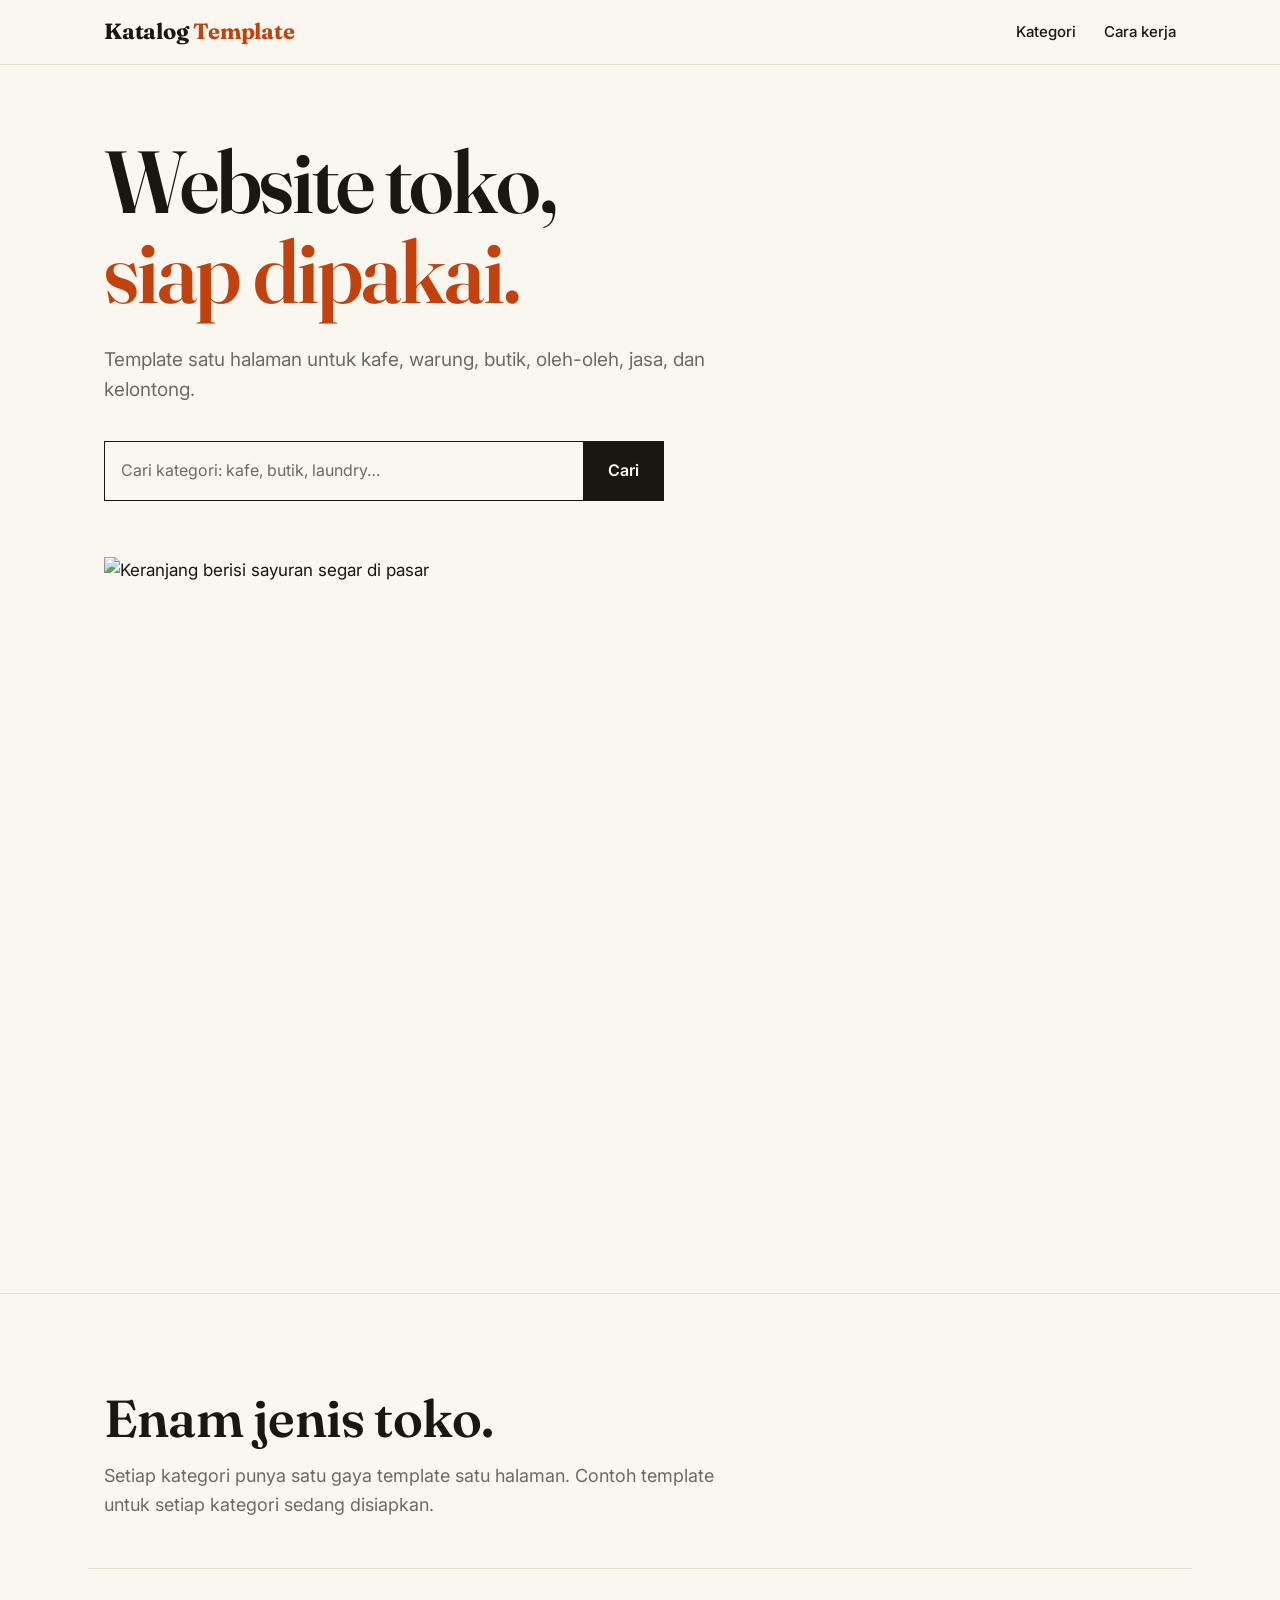
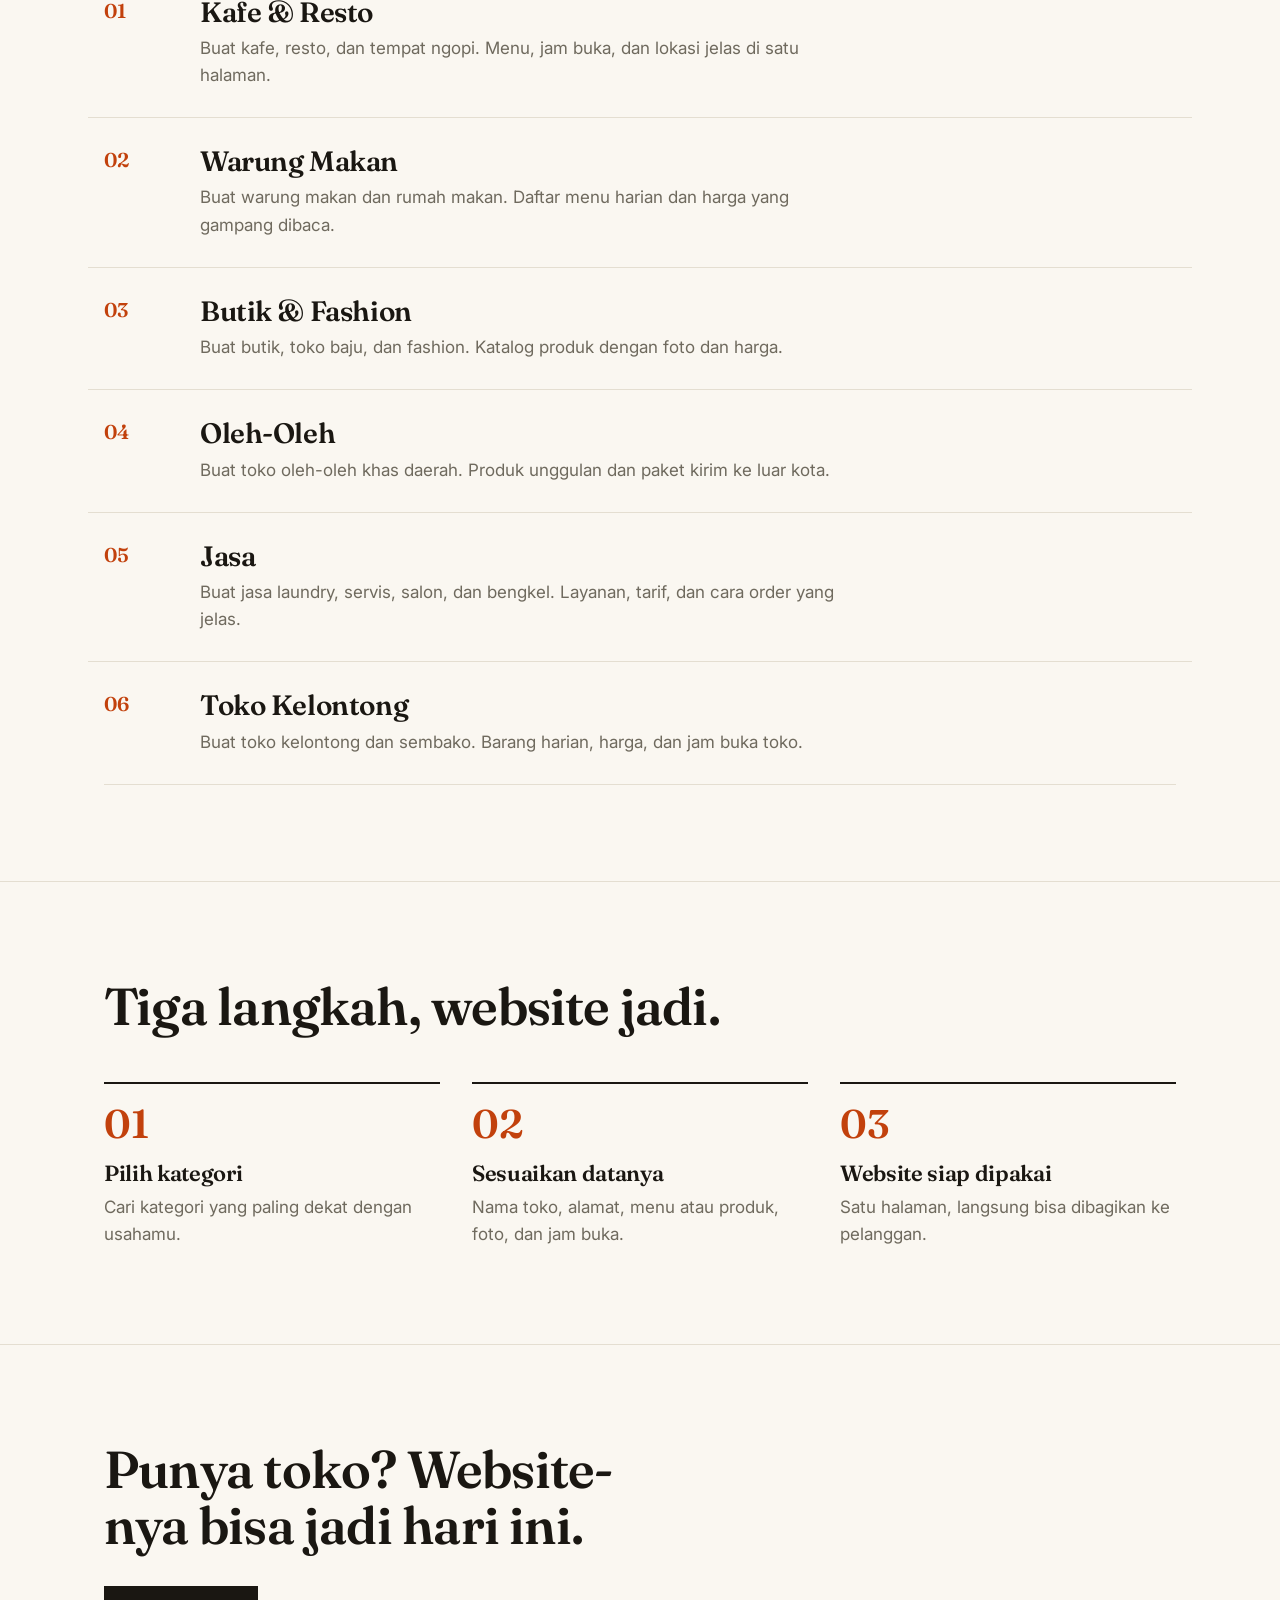
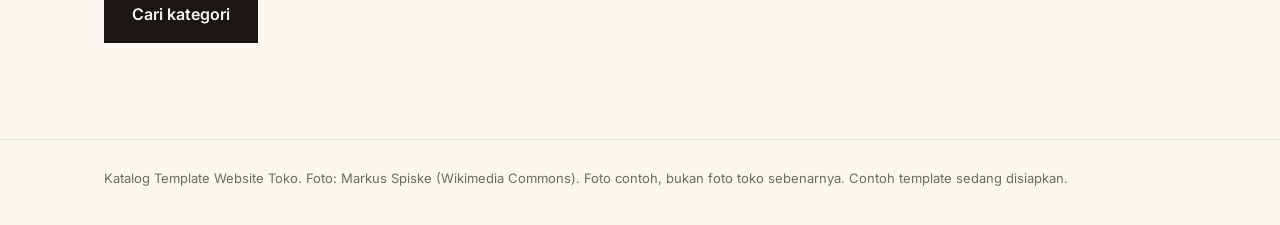
==== commit df5f6f52: "Redesign editorial terang: tanpa 3D kartun/gradasi/kaca, tanpa link contoh template, fokus homepage" ====
--- a/index.html
+++ b/index.html
@@ -2,243 +2,133 @@
 <html lang="id">
 <head>
 <meta charset="utf-8">
-<meta name="viewport" content="width=device-width, initial-scale=1, viewport-fit=cover">
-<title>Katalog Template Website Toko: Bangun Dunia Digital Bisnismu</title>
-<meta name="description" content="Enam template website toko dalam dunia 3D: kafe, warung makan, butik, oleh-oleh, jasa, dan toko kelontong. Pilih gayanya, sesuaikan datanya, langsung jadi.">
-<meta name="theme-color" content="#0a1128">
-<script>document.documentElement.classList.add('js')</script>
+<meta name="viewport" content="width=device-width, initial-scale=1">
+<title>Katalog Template Website Toko</title>
+<meta name="description" content="Template website satu halaman untuk kafe, warung makan, butik, oleh-oleh, jasa, dan toko kelontong. Pilih kategorinya, isi datanya, website langsung jadi.">
 <link rel="preconnect" href="https://fonts.googleapis.com">
 <link rel="preconnect" href="https://fonts.gstatic.com" crossorigin>
-<link href="https://fonts.googleapis.com/css2?family=Plus+Jakarta+Sans:ital,wght@0,400;0,500;0,600;0,700;0,800;1,400&display=swap" rel="stylesheet">
+<link href="https://fonts.googleapis.com/css2?family=Fraunces:ital,opsz,wght@0,9..144,400;0,9..144,600;0,9..144,700;1,9..144,600&family=Inter:wght@400;500;600&display=swap" rel="stylesheet">
 <link rel="stylesheet" href="css/style.css">
-<link rel="icon" href="assets/icons/store.svg">
-<script type="importmap">
-{ "imports": { "three": "./js/vendor/three.module.min.js" } }
-</script>
 </head>
 <body>
-<a class="skip" href="#kategori">Lewati ke kategori</a>
-
-<div class="loader" id="loader" aria-hidden="true">
-  <div class="loader-mark"><img src="assets/icons/store.svg" alt="" width="28" height="28"></div>
-  <p class="loader-text">Katalog Template</p>
-  <div class="loader-bar"><span></span></div>
-</div>
-
-<div class="progress" id="progress" aria-hidden="true"></div>
-
-<header class="site">
-  <div class="wrap">
-    <a class="logo" href="#atas">
-      <span class="logo-mark"><img src="assets/icons/store.svg" alt="" width="20" height="20"></span>
-      Katalog <span>Template</span>
-    </a>
-    <nav class="main" aria-label="Navigasi utama">
+<header class="site-header">
+  <div class="wrap header-inner">
+    <a class="logo" href="#">Katalog <span>Template</span></a>
+    <nav aria-label="Navigasi utama">
       <a href="#kategori">Kategori</a>
       <a href="#cara-kerja">Cara kerja</a>
-      <a class="nav-cta" href="#kategori">Pilih Template</a>
     </nav>
   </div>
 </header>
 
-<main id="atas">
-  <section class="hero" id="hero">
-    <img class="hero-fallback" id="hero-fallback" src="assets/hero-city.svg" alt="" aria-hidden="true">
-    <canvas id="world" aria-hidden="true"></canvas>
-    <div class="hero-glow" aria-hidden="true"></div>
-    <div class="wrap hero-content">
-      <p class="badge"><img src="assets/icons/sparkles.svg" alt="" width="15" height="15"> 6 gaya website toko &middot; dalam satu dunia 3D</p>
-      <h1>Bangun <span class="grad">Dunia Digital</span><br>Bisnismu.</h1>
-      <p class="lead">Enam template website toko untuk kafe, warung makan, butik, oleh-oleh, jasa, dan toko kelontong. Pilih gayanya, sesuaikan dengan data tokomu, langsung jadi.</p>
-      <div class="cta-row">
-        <a class="btn btn-primary" href="#kategori">Lihat Kategori <img src="assets/icons/arrow-right.svg" alt="" width="18" height="18"></a>
-        <a class="btn btn-glass" href="#cara-kerja">Cara Kerja</a>
-      </div>
-      <form class="search" id="search" role="search" action="#kategori" method="get">
-        <img src="assets/icons/search.svg" alt="" width="20" height="20">
-        <label class="sr-only" for="cari">Cari kategori</label>
-        <input id="cari" name="cari" type="search" placeholder="Cari template: kafe, butik, laundry..." autocomplete="off">
+<main>
+  <section class="hero">
+    <div class="wrap">
+      <h1>Website toko,<br><span class="accent">siap dipakai.</span></h1>
+      <p class="lead">Template satu halaman untuk kafe, warung, butik, oleh-oleh, jasa, dan kelontong.</p>
+      <form class="search" id="search" role="search" action="#kategori">
+        <label class="visually-hidden" for="cari">Cari kategori template</label>
+        <input id="cari" name="cari" type="search" placeholder="Cari kategori: kafe, butik, laundry…" autocomplete="off">
         <button type="submit">Cari</button>
       </form>
-      <ul class="hero-facts">
-        <li><img src="assets/icons/check.svg" alt="" width="15" height="15"> Tanpa coding</li>
-        <li><img src="assets/icons/check.svg" alt="" width="15" height="15"> Satu halaman per toko</li>
-        <li><img src="assets/icons/check.svg" alt="" width="15" height="15"> Bisa dilihat dulu contohnya</li>
-      </ul>
+      <figure class="hero-photo">
+        <img src="https://thumb.wikimedia.org/wikipedia/commons/thumb/3/35/Basket_of_Vegetables_%28Unsplash%29.jpg/960px-Basket_of_Vegetables_%28Unsplash%29.jpg" alt="Keranjang berisi sayuran segar di pasar" width="960" height="640" loading="eager">
+      </figure>
     </div>
-    <a class="scroll-cue" href="#kategori" aria-label="Geser ke kategori"><span></span></a>
   </section>
 
-  <section class="kategori" id="kategori" aria-labelledby="kategori-judul">
+  <section class="kategori" id="kategori">
     <div class="wrap">
-      <header class="section-head" data-reveal>
-        <p class="eyebrow">Kategori Template</p>
-        <h2 id="kategori-judul">Pilih dunia tokomu.</h2>
-        <p class="section-sub">Setiap kategori punya bangunan 3D-nya sendiri. Arahkan kursor ke kartu untuk melihatnya bergerak, lalu klik untuk melihat contoh templatenya.</p>
-      </header>
-      <div class="grid" id="grid">
-
-        <article class="cat-card" data-cari="kafe resto kopi ngopi menu" data-reveal>
-          <figure class="cat-visual v-kafe">
-            <img class="bangunan" src="assets/buildings/kafe-resto.svg" alt="Ilustrasi 3D kafe" width="400" height="300" loading="lazy">
-            <span class="cat-num">01</span>
-          </figure>
-          <div class="cat-body">
-            <div class="cat-title">
-              <span class="cat-icon"><img src="assets/icons/coffee.svg" alt="" width="20" height="20"></span>
-              <h3>Kafe &amp; Resto</h3>
-            </div>
+      <h2>Enam jenis toko.</h2>
+      <p class="section-intro">Setiap kategori punya satu gaya template satu halaman. Contoh template untuk setiap kategori sedang disiapkan.</p>
+      <ul class="index" id="index">
+        <li class="index-row" data-cari="kafe resto kopi restoran menu jam buka lokasi">
+          <span class="index-num" aria-hidden="true">01</span>
+          <div>
+            <h3>Kafe &amp; Resto</h3>
             <p>Buat kafe, resto, dan tempat ngopi. Menu, jam buka, dan lokasi jelas di satu halaman.</p>
-            <ul class="chips"><li>Menu</li><li>Galeri</li><li>Lokasi</li></ul>
-            <a class="btn btn-card" href="templates/kafe-resto/contoh-1/index.html">Lihat template <img src="assets/icons/arrow-right.svg" alt="" width="16" height="16"></a>
           </div>
-        </article>
-
-        <article class="cat-card" data-cari="warung makan rumah makan menu harian harga" data-reveal>
-          <figure class="cat-visual v-warung">
-            <img class="bangunan" src="assets/buildings/warung-makan.svg" alt="Ilustrasi 3D warung makan" width="400" height="300" loading="lazy">
-            <span class="cat-num">02</span>
-          </figure>
-          <div class="cat-body">
-            <div class="cat-title">
-              <span class="cat-icon"><img src="assets/icons/utensils.svg" alt="" width="20" height="20"></span>
-              <h3>Warung Makan</h3>
-            </div>
+        </li>
+        <li class="index-row" data-cari="warung makan rumah makan depot menu harian harga">
+          <span class="index-num" aria-hidden="true">02</span>
+          <div>
+            <h3>Warung Makan</h3>
             <p>Buat warung makan dan rumah makan. Daftar menu harian dan harga yang gampang dibaca.</p>
-            <ul class="chips"><li>Menu harian</li><li>Harga</li><li>Jam buka</li></ul>
-            <a class="btn btn-card" href="templates/warung-makan/contoh-1/index.html">Lihat template <img src="assets/icons/arrow-right.svg" alt="" width="16" height="16"></a>
           </div>
-        </article>
-
-        <article class="cat-card" data-cari="butik fashion baju pakaian toko baju katalog" data-reveal>
-          <figure class="cat-visual v-butik">
-            <img class="bangunan" src="assets/buildings/butik-fashion.svg" alt="Ilustrasi 3D butik fashion" width="400" height="300" loading="lazy">
-            <span class="cat-num">03</span>
-          </figure>
-          <div class="cat-body">
-            <div class="cat-title">
-              <span class="cat-icon"><img src="assets/icons/shirt.svg" alt="" width="20" height="20"></span>
-              <h3>Butik &amp; Fashion</h3>
-            </div>
+        </li>
+        <li class="index-row" data-cari="butik fashion toko baju katalog produk foto harga">
+          <span class="index-num" aria-hidden="true">03</span>
+          <div>
+            <h3>Butik &amp; Fashion</h3>
             <p>Buat butik, toko baju, dan fashion. Katalog produk dengan foto dan harga.</p>
-            <ul class="chips"><li>Katalog</li><li>Harga</li><li>Kontak</li></ul>
-            <a class="btn btn-card" href="templates/butik-fashion/contoh-1/index.html">Lihat template <img src="assets/icons/arrow-right.svg" alt="" width="16" height="16"></a>
           </div>
-        </article>
-
-        <article class="cat-card" data-cari="oleh-oleh khas daerah souvenir hadiah paket kirim" data-reveal>
-          <figure class="cat-visual v-oleh">
-            <img class="bangunan" src="assets/buildings/oleh-oleh.svg" alt="Ilustrasi 3D toko oleh-oleh" width="400" height="300" loading="lazy">
-            <span class="cat-num">04</span>
-          </figure>
-          <div class="cat-body">
-            <div class="cat-title">
-              <span class="cat-icon"><img src="assets/icons/gift.svg" alt="" width="20" height="20"></span>
-              <h3>Oleh-Oleh</h3>
-            </div>
+        </li>
+        <li class="index-row" data-cari="oleh-oleh khas daerah produk unggulan paket kirim">
+          <span class="index-num" aria-hidden="true">04</span>
+          <div>
+            <h3>Oleh-Oleh</h3>
             <p>Buat toko oleh-oleh khas daerah. Produk unggulan dan paket kirim ke luar kota.</p>
-            <ul class="chips"><li>Produk</li><li>Paket</li><li>Kirim</li></ul>
-            <a class="btn btn-card" href="templates/oleh-oleh/contoh-1/index.html">Lihat template <img src="assets/icons/arrow-right.svg" alt="" width="16" height="16"></a>
           </div>
-        </article>
-
-        <article class="cat-card" data-cari="jasa laundry servis salon bengkel layanan tarif order" data-reveal>
-          <figure class="cat-visual v-jasa">
-            <img class="bangunan" src="assets/buildings/jasa.svg" alt="Ilustrasi 3D jasa laundry" width="400" height="300" loading="lazy">
-            <span class="cat-num">05</span>
-          </figure>
-          <div class="cat-body">
-            <div class="cat-title">
-              <span class="cat-icon"><img src="assets/icons/wrench.svg" alt="" width="20" height="20"></span>
-              <h3>Jasa</h3>
-            </div>
+        </li>
+        <li class="index-row" data-cari="jasa laundry servis salon bengkel layanan tarif order">
+          <span class="index-num" aria-hidden="true">05</span>
+          <div>
+            <h3>Jasa</h3>
             <p>Buat jasa laundry, servis, salon, dan bengkel. Layanan, tarif, dan cara order yang jelas.</p>
-            <ul class="chips"><li>Layanan</li><li>Tarif</li><li>Order</li></ul>
-            <a class="btn btn-card" href="templates/jasa/contoh-1/index.html">Lihat template <img src="assets/icons/arrow-right.svg" alt="" width="16" height="16"></a>
           </div>
-        </article>
-
-        <article class="cat-card" data-cari="toko kelontong sembako barang harian warung" data-reveal>
-          <figure class="cat-visual v-kelontong">
-            <img class="bangunan" src="assets/buildings/toko-kelontong.svg" alt="Ilustrasi 3D toko kelontong" width="400" height="300" loading="lazy">
-            <span class="cat-num">06</span>
-          </figure>
-          <div class="cat-body">
-            <div class="cat-title">
-              <span class="cat-icon"><img src="assets/icons/store.svg" alt="" width="20" height="20"></span>
-              <h3>Toko Kelontong</h3>
-            </div>
+        </li>
+        <li class="index-row" data-cari="toko kelontong sembako barang harian harga jam buka">
+          <span class="index-num" aria-hidden="true">06</span>
+          <div>
+            <h3>Toko Kelontong</h3>
             <p>Buat toko kelontong dan sembako. Barang harian, harga, dan jam buka toko.</p>
-            <ul class="chips"><li>Sembako</li><li>Harga</li><li>Jam buka</li></ul>
-            <a class="btn btn-card" href="templates/toko-kelontong/contoh-1/index.html">Lihat template <img src="assets/icons/arrow-right.svg" alt="" width="16" height="16"></a>
           </div>
-        </article>
-
-      </div>
+        </li>
+      </ul>
       <div class="kosong" id="kosong" hidden>
-        <p>Tidak ada kategori yang cocok dengan pencarianmu.</p>
-        <button class="btn btn-glass" id="reset-cari" type="button">Tampilkan semua kategori</button>
+        <p>Tidak ada kategori yang cocok dengan “<span id="kosong-kata"></span>”.</p>
+        <button type="button" id="reset-cari">Tampilkan semua kategori</button>
       </div>
     </div>
   </section>
 
-  <section class="cara" id="cara-kerja" aria-labelledby="cara-judul">
+  <section class="cara-kerja" id="cara-kerja">
     <div class="wrap">
-      <header class="section-head" data-reveal>
-        <p class="eyebrow">Cara Kerja</p>
-        <h2 id="cara-judul">Tiga langkah, website jadi.</h2>
-        <p class="section-sub">Tidak perlu bisa coding. Pilih, isi data tokomu, dan website siap dipakai.</p>
-      </header>
+      <h2>Tiga langkah, website jadi.</h2>
       <ol class="steps">
-        <li data-reveal>
-          <span class="step-num">01</span>
-          <span class="step-icon"><img src="assets/icons/search.svg" alt="" width="22" height="22"></span>
+        <li>
+          <span class="step-num" aria-hidden="true">01</span>
           <h3>Pilih kategori</h3>
-          <p>Cari kategori yang paling cocok dengan usahamu, lalu lihat contoh templatenya.</p>
+          <p>Cari kategori yang paling dekat dengan usahamu.</p>
         </li>
-        <li data-reveal>
-          <span class="step-num">02</span>
-          <span class="step-icon"><img src="assets/icons/pen-line.svg" alt="" width="22" height="22"></span>
+        <li>
+          <span class="step-num" aria-hidden="true">02</span>
           <h3>Sesuaikan datanya</h3>
-          <p>Nama toko, alamat, menu atau produk, harga, dan foto diisi sesuai data tokomu.</p>
+          <p>Nama toko, alamat, menu atau produk, foto, dan jam buka.</p>
         </li>
-        <li data-reveal>
-          <span class="step-num">03</span>
-          <span class="step-icon"><img src="assets/icons/check.svg" alt="" width="22" height="22"></span>
+        <li>
+          <span class="step-num" aria-hidden="true">03</span>
           <h3>Website siap dipakai</h3>
-          <p>Website satu halamanmu jadi dan bisa langsung dibagikan ke pelanggan.</p>
+          <p>Satu halaman, langsung bisa dibagikan ke pelanggan.</p>
         </li>
       </ol>
     </div>
   </section>
 
-  <section class="penutup" aria-labelledby="penutup-judul">
+  <section class="penutup">
     <div class="wrap">
-      <div class="penutup-panel" data-reveal>
-        <h2 id="penutup-judul">Siap bangun duniamu?</h2>
-        <p>Enam gaya. Satu halaman untuk setiap toko. Pilih satu, langsung jadi.</p>
-        <a class="btn btn-panel" href="#kategori">Pilih Kategori <img src="assets/icons/arrow-right.svg" alt="" width="18" height="18"></a>
-      </div>
+      <h2>Punya toko? Website-nya bisa jadi hari ini.</h2>
+      <a class="btn" href="#kategori">Cari kategori</a>
     </div>
   </section>
 </main>
 
-<footer class="site">
+<footer class="site-footer">
   <div class="wrap">
-    <a class="logo" href="#atas">
-      <span class="logo-mark"><img src="assets/icons/store.svg" alt="" width="20" height="20"></span>
-      Katalog <span>Template</span>
-    </a>
-    <p>Katalog Template Website Toko &middot; 6 gaya, satu halaman untuk setiap toko.</p>
-    <nav aria-label="Navigasi bawah">
-      <a href="#kategori">Kategori</a>
-      <a href="#cara-kerja">Cara kerja</a>
-      <a href="#atas">Ke atas</a>
-    </nav>
+    <p>Katalog Template Website Toko. Foto: Markus Spiske (Wikimedia Commons). Foto contoh, bukan foto toko sebenarnya. Contoh template sedang disiapkan.</p>
   </div>
 </footer>
 
-<script type="module" src="js/hero3d.js"></script>
-<script src="js/app.js"></script>
+<script src="js/app.js" defer></script>
 </body>
 </html>
--- a/css/style.css
+++ b/css/style.css
@@ -1,216 +1,107 @@
-/* Katalog Template Website Toko — Modern 3D Digital World (brief Iky 2026-11-24 22:42).
-   Palet diverifikasi Leonardo: putih di navy 17.44:1, muted di navy 7.59:1, cyan di navy 10.34:1,
-   navy di biru 4.80:1, navy di cyan 10.34:1, navy di tengah gradasi 7.49:1.
-   Aturan: teks di atas gradasi biru-cyan memakai NAVY (putih di biru hanya 3.89:1, gagal).
-   Sloplint: perbaikan nyata diterapkan (overflow-x clip, minmax(0,1fr), text-wrap balance,
-   tabular-nums, pause cue, :active). Yang di-waive karena BRIEF USER menuntutnya:
-   gradasi + glassmorphism (2a, 29), warna aksen kategori (48), tombol di dalam kartu (4),
-   eyebrow sebelum h2 (54, 67), kata gradasi di judul hero (2b, 38iii, sekali di hero),
-   tombol putih di panel gradasi (7a), skala spasi 2px (24b), grid 3 kolom sama (3). */
+/* Katalog Template Website Toko — Editorial terang (redesign 2026-11-24 23:3x WITA).
+   Arahan Iky: "jelek terlalu ai slop dan carton" — buang 3D kartun, gradasi, kaca,
+   dan contoh template; fokus homepage saja. Sistem: kertas hangat, tinta, satu aksen
+   vermilion, serif Fraunces + Inter, garis hairline, sudut kotak, satu foto asli.
+   Kontras diverifikasi (chroma): tinta/kertas 16.71:1, muted/kertas 5.04:1,
+   aksen/kertas 4.84:1, kertas/tinta 16.71:1. Tanpa ungu (aturan anti-slop).
+   Sloplint: perbaikan nyata diterapkan (overflow-x clip, outline focus, skala 4px,
+   tabular-nums, :active). Di-waive: FAIL 20 (bukan tema Hallmark, tidak ada stamp
+   tema); REFLEX 38iii (kata aksen "siap dipakai." adalah signature, sekali, di hero);
+   REFLEX 26b :disabled (tidak ada kontrol disabled di halaman). */
 :root{
-  --navy:#0a1128; --navy-2:#101a3a; --navy-3:#16224d;
-  --ink:#f4f7ff; --ink-2:#c9d6f2; --muted:#93a5cf;
-  --blue:#2f7bff; --cyan:#22d3ee; --purple:#a78bfa; --sky:#7dd3fc;
-  --grad:linear-gradient(135deg,#2f7bff 0%,#22d3ee 55%,#7dd3fc 100%);
-  --grad-panel:linear-gradient(135deg,#2f7bff 0%,#22d3ee 55%,#a78bfa 100%);
-  --glass:rgba(255,255,255,.07); --glass-strong:rgba(255,255,255,.11);
-  --line:rgba(255,255,255,.13); --line-strong:rgba(125,211,252,.55);
-  --shadow-card:0 24px 48px -20px rgba(2,6,23,.65);
-  --shadow-btn:0 10px 32px -8px rgba(47,123,255,.55);
-  --font:"Plus Jakarta Sans",ui-sans-serif,system-ui,-apple-system,"Segoe UI",sans-serif;
-  --wrap:1180px;
-  --r-card:24px; --r-panel:32px;
-  --dur:350ms; --ease:cubic-bezier(.4,0,.2,1);
+  --paper:#faf7f1; --paper-2:#f3eee2; --ink:#1a1712; --muted:#6f6a5e;
+  --accent:#c2410c; --line:#e4ded1; --line-strong:#1a1712;
+  --serif:"Fraunces",Georgia,serif; --sans:"Inter",system-ui,-apple-system,sans-serif;
+  --wrap:1120px;
 }
-*,*::before,*::after{box-sizing:border-box}
+*{box-sizing:border-box}
 html{scroll-behavior:smooth;overflow-x:clip}
-body{
-  margin:0; font-family:var(--font); color:var(--ink); background:var(--navy);
-  background-image:
-    radial-gradient(900px 500px at 85% -5%,rgba(167,139,250,.16),transparent 60%),
-    radial-gradient(800px 480px at 8% 12%,rgba(47,123,255,.20),transparent 60%),
-    linear-gradient(180deg,#0a1128 0%,#0c1430 55%,#0a1128 100%);
-  background-attachment:fixed;
-  line-height:1.6; -webkit-font-smoothing:antialiased; overflow-x:clip;
-}
-img{max-width:100%;display:block}
+@media (prefers-reduced-motion:reduce){html{scroll-behavior:auto}}
+body{margin:0;background:var(--paper);color:var(--ink);font-family:var(--sans);font-size:17px;line-height:1.6;-webkit-font-smoothing:antialiased;overflow-x:clip}
+img{display:block;max-width:100%}
+h1,h2,h3{font-family:var(--serif);font-weight:600;line-height:1.08;letter-spacing:-.015em;margin:0}
+p{margin:0}
 a{color:inherit}
-h1,h2,h3{line-height:1.12;margin:0;letter-spacing:-.02em}
-h1,h2{text-wrap:balance}
-p{margin:0}
-ul,ol{margin:0;padding:0;list-style:none}
-button{font:inherit;color:inherit;background:none;border:0;cursor:pointer}
-input{font:inherit}
-:focus-visible{outline:2px solid var(--sky);outline-offset:3px;border-radius:6px}
 .wrap{max-width:var(--wrap);margin:0 auto;padding:0 24px}
-#kategori,#cara-kerja,#atas{scroll-margin-top:88px}
-.sr-only{position:absolute;width:1px;height:1px;overflow:hidden;clip:rect(0 0 0 0);white-space:nowrap}
-.skip{position:absolute;left:16px;top:-64px;z-index:200;background:var(--ink);color:var(--navy);padding:10px 16px;border-radius:999px;font-weight:700;text-decoration:none;transition:top .2s}
-.skip:focus{top:12px}
+.visually-hidden{position:absolute;width:1px;height:1px;overflow:hidden;clip:rect(0 0 0 0);white-space:nowrap}
 
-/* ---------- loader ---------- */
-.loader{position:fixed;inset:0;z-index:300;background:var(--navy);display:flex;flex-direction:column;align-items:center;justify-content:center;gap:16px;transition:opacity .5s ease,visibility .5s;animation:loader-out .5s ease 1.7s forwards}
-.loader.done{opacity:0;visibility:hidden;pointer-events:none}
-@keyframes loader-out{to{opacity:0;visibility:hidden;pointer-events:none}}
-.loader-mark{width:64px;height:64px;border-radius:20px;background:var(--grad);display:grid;place-items:center;box-shadow:var(--shadow-btn);animation:loader-bob 1.2s ease-in-out infinite}
-.loader-mark img{filter:brightness(0) saturate(100%) invert(7%) sepia(38%) saturate(1200%) hue-rotate(200deg)}
-@keyframes loader-bob{0%,100%{transform:translateY(0)}50%{transform:translateY(-8px)}}
-.loader-text{font-weight:800;font-size:18px;letter-spacing:-.01em}
-.loader-bar{width:160px;height:4px;border-radius:999px;background:rgba(255,255,255,.12);overflow:hidden}
-.loader-bar span{display:block;height:100%;width:40%;border-radius:999px;background:var(--grad);animation:loader-run 1.1s ease-in-out infinite}
-@keyframes loader-run{0%{transform:translateX(-110%)}100%{transform:translateX(420%)}}
+/* header */
+.site-header{position:sticky;top:0;z-index:10;background:var(--paper);border-bottom:1px solid var(--line)}
+.header-inner{display:flex;align-items:center;justify-content:space-between;min-height:64px}
+.logo{font-family:var(--serif);font-weight:700;font-size:22px;text-decoration:none;letter-spacing:-.01em}
+.logo span{color:var(--accent)}
+.site-header nav{display:flex;gap:28px}
+.site-header nav a{font-size:15px;font-weight:500;text-decoration:none;color:var(--ink)}
+.site-header nav a:hover{color:var(--accent);text-decoration:underline;text-underline-offset:4px}
 
-/* ---------- progress ---------- */
-.progress{position:fixed;top:0;left:0;right:0;height:3px;z-index:150;background:var(--grad);transform:scaleX(0);transform-origin:0 50%}
+/* hero */
+.hero{padding:72px 0 96px;border-bottom:1px solid var(--line)}
+.hero h1{margin-top:0;font-size:clamp(48px,7.4vw,88px);line-height:1.02;letter-spacing:-.025em;text-wrap:balance}
+.hero h1 .accent{color:var(--accent)}
+.lead{margin-top:28px;max-width:640px;font-size:19px;line-height:1.6;color:var(--muted)}
+.search{display:flex;max-width:560px;margin-top:36px}
+.search input{flex:1;min-width:0;padding:16px;border:1.5px solid var(--ink);border-right:0;background:var(--paper);color:var(--ink);font:inherit;font-size:16px;outline:0}
+.search input::placeholder{color:var(--muted)}
+.search input:focus{outline:2px solid var(--accent);outline-offset:2px}
+.search button{flex:none;padding:16px 24px;border:1.5px solid var(--ink);background:var(--ink);color:var(--paper);font:inherit;font-size:16px;font-weight:600;cursor:pointer}
+.search button:hover{background:var(--accent);border-color:var(--accent)}
+.search button:active{transform:translateY(1px)}
+.hero-photo{margin:56px 0 0}
+.hero-photo img{width:100%;aspect-ratio:16/7;object-fit:cover}
 
-/* ---------- header ---------- */
-header.site{position:sticky;top:0;z-index:100;background:rgba(10,17,40,.72);backdrop-filter:blur(16px);-webkit-backdrop-filter:blur(16px);border-bottom:1px solid var(--line)}
-header.site .wrap{display:flex;align-items:center;justify-content:space-between;min-height:64px}
-.logo{display:inline-flex;align-items:center;gap:10px;font-weight:800;font-size:18px;letter-spacing:-.02em;text-decoration:none}
-.logo span{color:var(--cyan)}
-.logo-mark{width:36px;height:36px;border-radius:11px;background:var(--grad);display:grid;place-items:center;box-shadow:var(--shadow-btn)}
-.logo-mark img{filter:brightness(0) saturate(100%) invert(7%) sepia(38%) saturate(1200%) hue-rotate(200deg)}
-nav.main{display:flex;align-items:center;gap:28px}
-nav.main a{color:var(--ink-2);text-decoration:none;font-weight:600;font-size:15px;transition:color .2s}
-nav.main a:hover{color:var(--ink)}
-nav.main a.nav-cta{color:var(--navy);background:var(--grad);padding:9px 18px;border-radius:999px;font-weight:700;box-shadow:var(--shadow-btn)}
-nav.main a.nav-cta:hover{filter:brightness(1.08)}
+/* sections */
+.kategori,.cara-kerja{padding:96px 0;border-bottom:1px solid var(--line)}
+.kategori h2,.cara-kerja h2{font-size:clamp(34px,4.4vw,52px)}
+.section-intro{margin-top:16px;max-width:620px;color:var(--muted);font-size:18px}
 
-/* ---------- hero ---------- */
-.hero{position:relative;min-height:100svh;display:flex;flex-direction:column;justify-content:center;padding:128px 0 96px;overflow:hidden}
-#world{position:absolute;inset:0;width:100%;height:100%;z-index:1}
-.hero-fallback{position:absolute;inset:0;width:100%;height:100%;object-fit:cover;object-position:center 78%;z-index:0;transition:opacity .8s ease}
-.hero-fallback.gone{opacity:0}
-.hero-glow{position:absolute;inset:0;z-index:0;pointer-events:none;background:
-  radial-gradient(560px 300px at 50% 88%,rgba(34,211,238,.14),transparent 70%),
-  radial-gradient(420px 260px at 82% 30%,rgba(167,139,250,.12),transparent 70%)}
-.hero-content{position:relative;z-index:2;text-align:center}
-.badge{display:inline-flex;align-items:center;gap:8px;background:var(--glass);border:1px solid var(--line);backdrop-filter:blur(12px);-webkit-backdrop-filter:blur(12px);border-radius:999px;padding:8px 16px;font-size:14px;font-weight:600;color:var(--ink-2)}
-.badge img{filter:brightness(0) saturate(100%) invert(83%) sepia(18%) saturate(900%) hue-rotate(150deg)}
-.hero h1{margin-top:24px;font-size:clamp(44px,7.2vw,84px);font-weight:800;line-height:1.04;letter-spacing:-.035em;text-shadow:0 4px 32px rgba(2,6,23,.55)}
-.hero h1 .grad{background:var(--grad);-webkit-background-clip:text;background-clip:text;color:transparent}
-.lead{margin:24px auto 0;max-width:640px;font-size:clamp(16px,2vw,19px);color:var(--muted);text-shadow:0 2px 16px rgba(2,6,23,.6)}
-.cta-row{display:flex;justify-content:center;gap:12px;flex-wrap:wrap;margin-top:32px}
-.btn{display:inline-flex;align-items:center;justify-content:center;gap:8px;padding:14px 26px;border-radius:999px;font-weight:700;font-size:16px;text-decoration:none;transition:transform var(--dur) var(--ease),box-shadow var(--dur) var(--ease),background var(--dur),border-color var(--dur)}
-.btn img{flex:none}
-.btn-primary{background:var(--grad);color:var(--navy);box-shadow:var(--shadow-btn)}
-.btn:active{transform:translateY(0) scale(.98)}
-.btn-primary:hover{transform:translateY(-2px);filter:brightness(1.07)}
-.btn-primary img{filter:brightness(0) saturate(100%) invert(7%) sepia(38%) saturate(1200%) hue-rotate(200deg)}
-.btn-glass{background:var(--glass);border:1px solid var(--line);color:var(--ink);backdrop-filter:blur(12px);-webkit-backdrop-filter:blur(12px)}
-.btn-glass:hover{transform:translateY(-2px);background:var(--glass-strong);border-color:var(--line-strong)}
-.search{display:flex;align-items:center;gap:10px;max-width:560px;margin:28px auto 0;padding:7px 7px 7px 18px;border-radius:999px;background:var(--glass);border:1px solid var(--line);backdrop-filter:blur(16px);-webkit-backdrop-filter:blur(16px);box-shadow:0 16px 40px -16px rgba(2,6,23,.6)}
-.search>img{flex:none;opacity:.75}
-.search input{flex:1;min-width:0;background:transparent;border:0;outline:0;color:var(--ink);font-size:16px}
-.search input::placeholder{color:var(--muted)}
-.search button{flex:none;background:var(--grad);color:var(--navy);font-weight:700;padding:11px 22px;border-radius:999px;box-shadow:var(--shadow-btn);transition:filter .2s,transform .2s}
-.search button:hover{filter:brightness(1.07);transform:translateY(-1px)}
-.hero-facts{display:flex;justify-content:center;gap:24px;flex-wrap:wrap;margin-top:28px;font-size:14px;color:var(--ink-2)}
-.hero-facts li{display:inline-flex;align-items:center;gap:7px}
-.hero-facts img{filter:brightness(0) saturate(100%) invert(83%) sepia(18%) saturate(900%) hue-rotate(150deg)}
-.scroll-cue{position:absolute;left:50%;bottom:24px;z-index:2;width:28px;height:44px;margin-left:-14px;border:2px solid rgba(244,247,255,.45);border-radius:999px;display:block}
-.scroll-cue span{display:block;width:5px;height:9px;margin:8px auto 0;border-radius:999px;background:var(--cyan);animation:cue 1.8s ease-in-out infinite}
-.scroll-cue:hover span,.scroll-cue:focus-visible span{animation-play-state:paused}
-@keyframes cue{0%{transform:translateY(0);opacity:1}70%{transform:translateY(12px);opacity:0}100%{transform:translateY(0);opacity:0}}
+/* index daftar kategori */
+.index{list-style:none;margin:48px 0 0;padding:0;border-bottom:1px solid var(--line)}
+.index-row{display:grid;grid-template-columns:72px 1fr;gap:8px 24px;padding:28px 16px;margin:0 -16px;border-top:1px solid var(--line);transition:background-color .18s ease}
+.index-row:hover{background:var(--paper-2)}
+.index-num{font-family:var(--serif);font-size:20px;font-weight:600;color:var(--accent);line-height:1.4;font-variant-numeric:tabular-nums}
+.index-row h3{font-size:28px}
+.index-row:hover h3{color:var(--accent)}
+.index-row p{margin-top:8px;max-width:640px;color:var(--muted)}
+.index-row[hidden]{display:none}
+.kosong{margin-top:32px;padding:28px 0;border-top:1px solid var(--line)}
+.kosong p{font-size:18px}
+.kosong button{margin-top:16px;padding:12px 20px;border:1.5px solid var(--ink);background:transparent;color:var(--ink);font:inherit;font-size:15px;font-weight:600;cursor:pointer}
+.kosong button:hover{background:var(--ink);color:var(--paper)}
+.kosong button:active{transform:translateY(1px)}
 
-/* ---------- sections ---------- */
-.kategori,.cara{padding:104px 0}
-.section-head{text-align:center}
-.eyebrow{color:var(--cyan);font-weight:700;font-size:13px;letter-spacing:.16em;text-transform:uppercase}
-.section-head h2{margin-top:12px;font-size:clamp(32px,4.6vw,48px);font-weight:800;letter-spacing:-.03em}
-.section-sub{margin:16px auto 0;max-width:580px;color:var(--muted);font-size:17px}
+/* cara kerja */
+.steps{list-style:none;margin:48px 0 0;padding:0;display:grid;grid-template-columns:repeat(3,1fr);gap:32px}
+.steps li{border-top:2px solid var(--ink);padding-top:20px}
+.step-num{font-family:var(--serif);font-size:40px;font-weight:600;color:var(--accent);line-height:1;font-variant-numeric:tabular-nums}
+.steps h3{margin-top:16px;font-size:22px}
+.steps p{margin-top:8px;color:var(--muted)}
 
-/* ---------- grid kartu ---------- */
-.grid{display:grid;grid-template-columns:repeat(3,minmax(0,1fr));gap:24px;margin-top:56px}
-.cat-card{background:linear-gradient(180deg,rgba(255,255,255,.08),rgba(255,255,255,.03));border:1px solid var(--line);border-radius:var(--r-card);overflow:hidden;box-shadow:var(--shadow-card);transition:box-shadow var(--dur) var(--ease),border-color var(--dur) var(--ease);will-change:transform}
-.cat-card:hover{border-color:var(--line-strong);box-shadow:0 32px 64px -24px rgba(2,6,23,.8),0 0 0 1px rgba(125,211,252,.25)}
-.cat-visual{position:relative;height:220px;margin:0;display:grid;place-items:end center;overflow:hidden}
-.cat-visual::after{content:"";position:absolute;inset:auto 0 0 0;height:64px;background:linear-gradient(180deg,transparent,rgba(10,17,40,.35));pointer-events:none}
-.v-kafe{background:linear-gradient(160deg,#1d4ed8 0%,#2f7bff 55%,#22d3ee 100%)}
-.v-warung{background:linear-gradient(160deg,#7c2d12 0%,#c2410c 55%,#f59e0b 100%)}
-.v-butik{background:linear-gradient(160deg,#4c1d95 0%,#8b5cf6 55%,#c4b5fd 100%)}
-.v-oleh{background:linear-gradient(160deg,#0e7490 0%,#06b6d4 55%,#67e8f9 100%)}
-.v-jasa{background:linear-gradient(160deg,#1e3a8a 0%,#2563eb 55%,#60a5fa 100%)}
-.v-kelontong{background:linear-gradient(160deg,#14532d 0%,#16a34a 55%,#4ade80 100%)}
-.bangunan{position:relative;z-index:1;width:82%;height:auto;filter:drop-shadow(0 18px 24px rgba(2,6,23,.45));animation:float 6s ease-in-out infinite}
-.cat-card:nth-child(2) .bangunan{animation-delay:-1.2s}
-.cat-card:nth-child(3) .bangunan{animation-delay:-2.4s}
-.cat-card:nth-child(4) .bangunan{animation-delay:-.6s}
-.cat-card:nth-child(5) .bangunan{animation-delay:-1.8s}
-.cat-card:nth-child(6) .bangunan{animation-delay:-3s}
-@keyframes float{0%,100%{transform:translateY(0)}50%{transform:translateY(-8px)}}
-.cat-num{position:absolute;top:16px;right:16px;z-index:2;background:rgba(10,17,40,.45);border:1px solid rgba(255,255,255,.25);backdrop-filter:blur(8px);-webkit-backdrop-filter:blur(8px);color:var(--ink);border-radius:999px;padding:5px 12px;font-size:13px;font-weight:700;letter-spacing:.06em;font-variant-numeric:tabular-nums}
-.cat-body{padding:24px}
-.cat-title{display:flex;align-items:center;gap:12px}
-.cat-icon{flex:none;width:42px;height:42px;border-radius:13px;background:rgba(47,123,255,.18);border:1px solid rgba(125,211,252,.3);display:grid;place-items:center}
-.cat-icon img{filter:brightness(0) saturate(100%) invert(83%) sepia(18%) saturate(900%) hue-rotate(150deg)}
-.cat-body h3{font-size:20px;font-weight:700}
-.cat-body p{margin-top:12px;color:var(--muted);font-size:15px}
-.chips{display:flex;gap:8px;flex-wrap:wrap;margin-top:16px}
-.chips li{background:var(--glass);border:1px solid var(--line);border-radius:999px;padding:5px 12px;font-size:12.5px;font-weight:600;color:var(--ink-2)}
-.btn-card{width:100%;margin-top:20px;background:var(--glass);border:1px solid var(--line);color:var(--ink);padding:12px 20px;font-size:15px}
-.btn-card:hover{background:var(--glass-strong);border-color:var(--line-strong)}
-.btn-card img{filter:brightness(0) saturate(100%) invert(83%) sepia(18%) saturate(900%) hue-rotate(150deg)}
-.kosong{margin-top:32px;text-align:center;background:var(--glass);border:1px solid var(--line);border-radius:var(--r-card);padding:36px 24px}
-.kosong p{color:var(--muted);margin-bottom:20px}
+/* penutup */
+.penutup{padding:96px 0}
+.penutup h2{font-size:clamp(34px,4.4vw,52px);max-width:720px;text-wrap:balance}
+.btn{display:inline-block;margin-top:32px;padding:16px 28px;background:var(--ink);color:var(--paper);font-size:16px;font-weight:600;text-decoration:none}
+.btn:hover{background:var(--accent)}
+.btn:active{transform:translateY(1px)}
 
-/* ---------- cara kerja ---------- */
-.cara{background:linear-gradient(180deg,transparent,rgba(16,26,58,.55) 18%,rgba(16,26,58,.55) 82%,transparent)}
-.steps{display:grid;grid-template-columns:repeat(3,minmax(0,1fr));gap:24px;margin-top:56px}
-.steps li{position:relative;background:linear-gradient(180deg,rgba(255,255,255,.08),rgba(255,255,255,.03));border:1px solid var(--line);border-radius:var(--r-card);padding:32px 28px;box-shadow:var(--shadow-card)}
-.step-num{display:block;font-size:42px;font-weight:800;letter-spacing:-.03em;font-variant-numeric:tabular-nums;background:var(--grad);-webkit-background-clip:text;background-clip:text;color:transparent}
-.step-icon{width:52px;height:52px;margin-top:20px;border-radius:16px;background:rgba(47,123,255,.18);border:1px solid rgba(125,211,252,.3);display:grid;place-items:center}
-.step-icon img{filter:brightness(0) saturate(100%) invert(83%) sepia(18%) saturate(900%) hue-rotate(150deg)}
-.steps h3{margin-top:18px;font-size:20px;font-weight:700}
-.steps p{margin-top:10px;color:var(--muted);font-size:15px}
+/* footer */
+.site-footer{border-top:1px solid var(--line);padding:28px 0 36px}
+.site-footer p{font-size:13px;line-height:1.6;color:var(--muted)}
 
-/* ---------- penutup ---------- */
-.penutup{padding:32px 0 104px}
-.penutup-panel{background:var(--grad-panel);border-radius:var(--r-panel);padding:64px 32px;text-align:center;box-shadow:0 32px 64px -24px rgba(47,123,255,.55)}
-.penutup-panel h2{font-size:clamp(30px,4.4vw,44px);font-weight:800;color:var(--navy);letter-spacing:-.03em}
-.penutup-panel p{margin:14px auto 0;max-width:520px;color:rgba(10,17,40,.78);font-size:17px;font-weight:500}
-.btn-panel{margin-top:28px;background:#fff;color:var(--navy);box-shadow:0 12px 32px -10px rgba(2,6,23,.45)}
-.btn-panel:hover{transform:translateY(-2px)}
-.btn-panel img{filter:brightness(0) saturate(100%) invert(7%) sepia(38%) saturate(1200%) hue-rotate(200deg)}
-
-/* ---------- footer ---------- */
-footer.site{border-top:1px solid var(--line);padding:40px 0 48px}
-footer.site .wrap{display:flex;align-items:center;justify-content:space-between;gap:24px;flex-wrap:wrap}
-footer.site p{color:var(--muted);font-size:14px}
-footer.site nav{display:flex;gap:24px}
-footer.site nav a{color:var(--ink-2);text-decoration:none;font-size:14px;font-weight:600}
-footer.site nav a:hover{color:var(--ink)}
-
-/* ---------- reveal ---------- */
-.js [data-reveal]{opacity:0;transform:translateY(22px);transition:opacity .7s var(--ease),transform .7s var(--ease)}
-.js [data-reveal].in{opacity:1;transform:none}
-
-/* ---------- responsif ---------- */
-@media (max-width:1024px){
-  .grid{grid-template-columns:repeat(2,1fr)}
-  .steps{grid-template-columns:1fr;max-width:560px;margin-left:auto;margin-right:auto}
+/* responsif */
+@media (max-width:820px){
+  .steps{grid-template-columns:1fr;gap:28px}
 }
 @media (max-width:640px){
-  .wrap{padding:0 18px}
-  nav.main{gap:16px}
-  nav.main a:not(.nav-cta){display:none}
-  .hero{padding:112px 0 88px}
-  .hero h1{font-size:clamp(38px,11vw,52px)}
-  .cta-row .btn{flex:1 1 auto}
-  .search button{padding:11px 16px}
-  .hero-facts{gap:12px 16px;font-size:13px}
-  .grid{grid-template-columns:1fr}
-  .cat-visual{height:200px}
-  .kategori,.cara{padding:72px 0}
-  .penutup-panel{padding:48px 20px}
-  .scroll-cue{display:none}
+  body{font-size:16px}
+  .hero{padding:56px 0 72px}
+  .lead{font-size:17px}
+  .hero-photo img{aspect-ratio:16/10}
+  .kategori,.cara-kerja{padding:72px 0}
+  .index-row{grid-template-columns:48px 1fr;gap:8px 16px;padding:24px 12px;margin:0 -12px}
+  .index-row h3{font-size:22px}
+  .search button{padding:16px}
+  .penutup{padding:72px 0}
 }
-
-/* ---------- reduced motion ---------- */
 @media (prefers-reduced-motion:reduce){
-  html{scroll-behavior:auto}
-  *,*::before,*::after{animation-duration:.01ms !important;animation-iteration-count:1 !important;transition-duration:.01ms !important}
-  .loader{animation:none;opacity:0;visibility:hidden}
-  .js [data-reveal]{opacity:1;transform:none}
-  .bangunan{animation:none}
+  *{transition:none !important}
 }
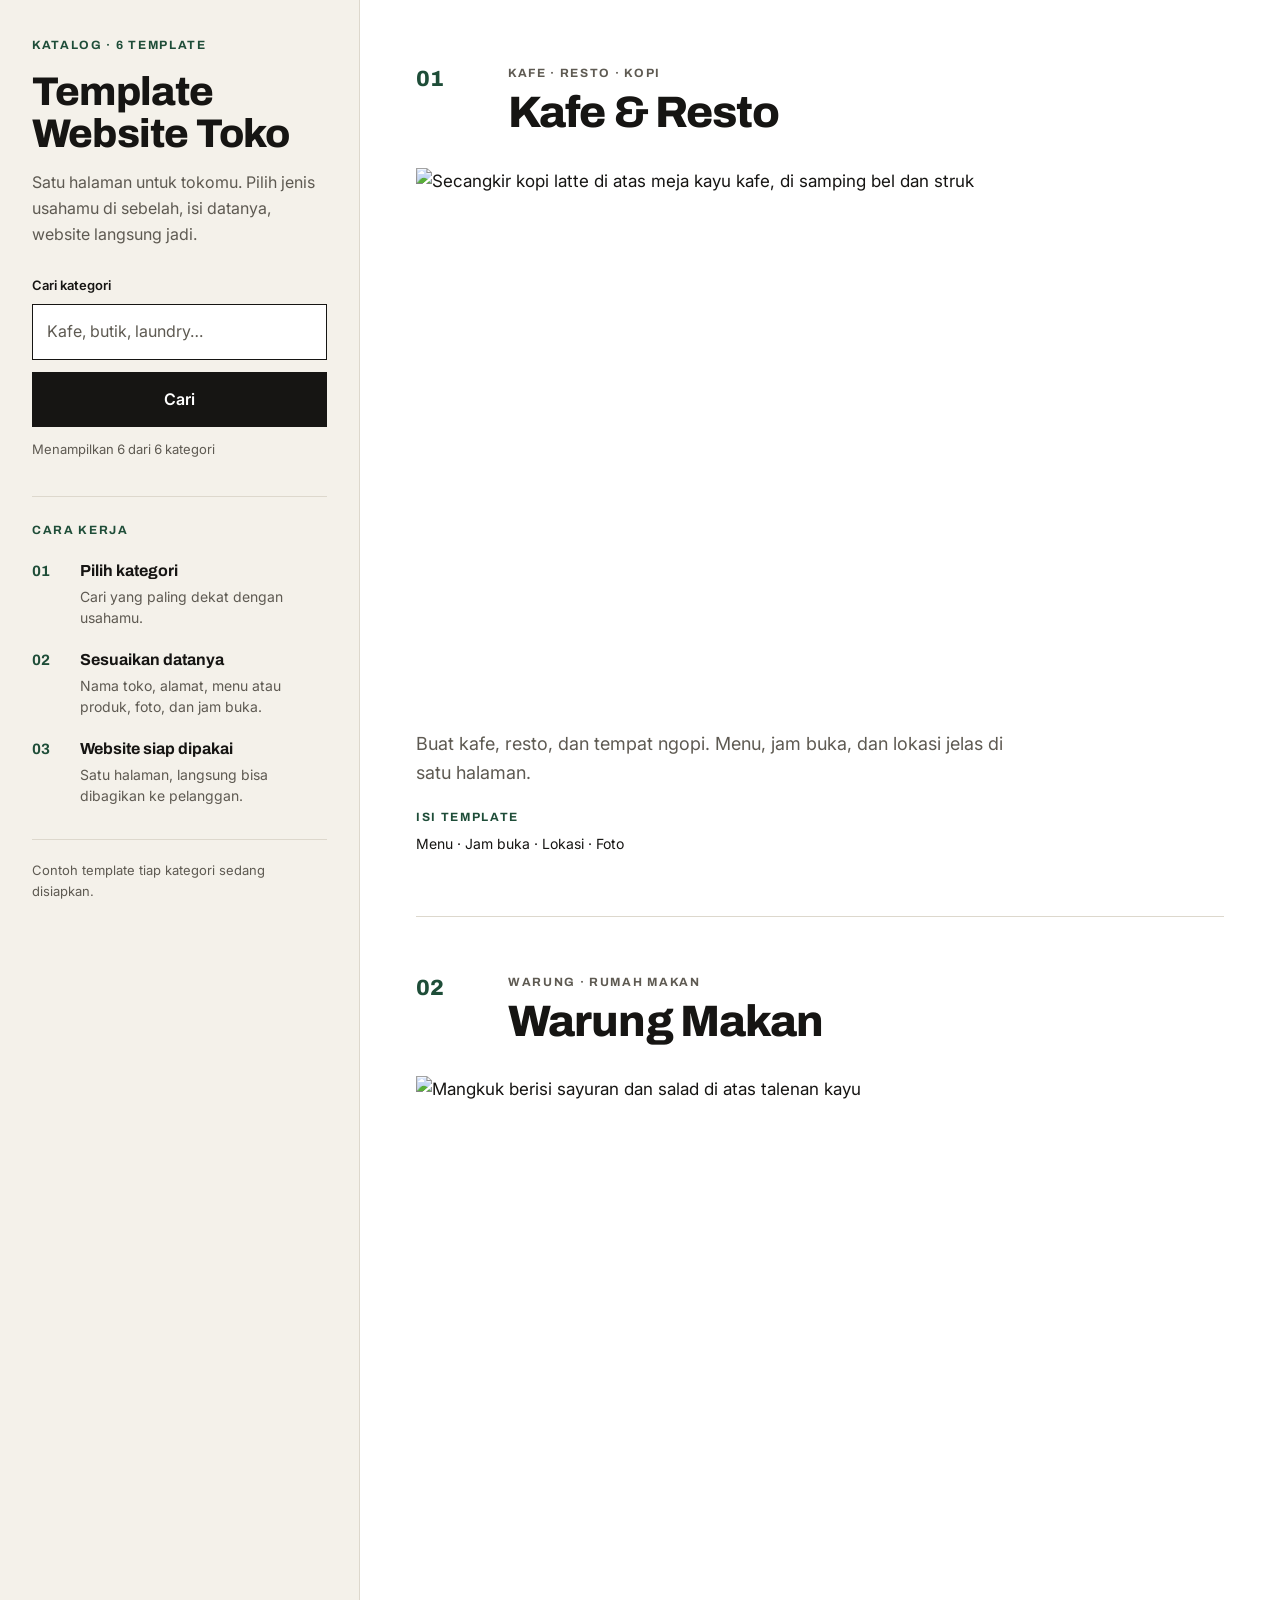
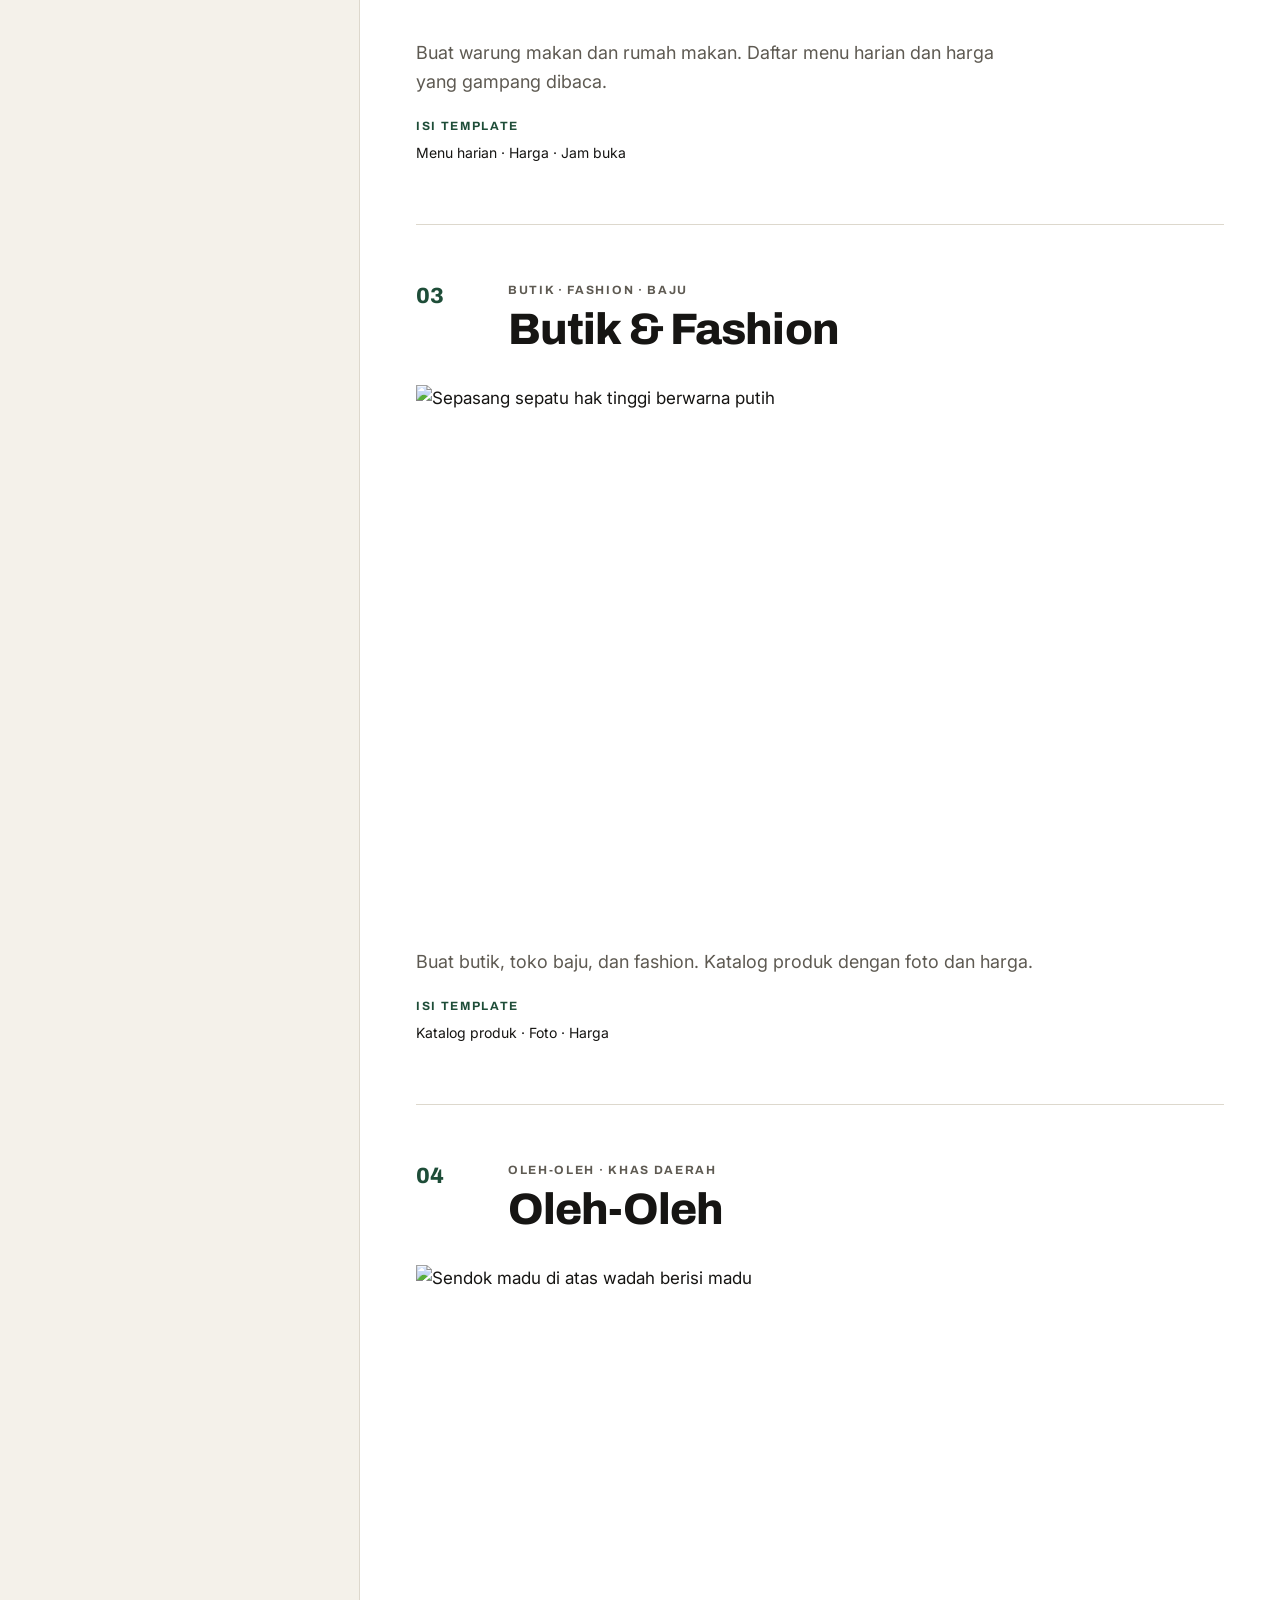
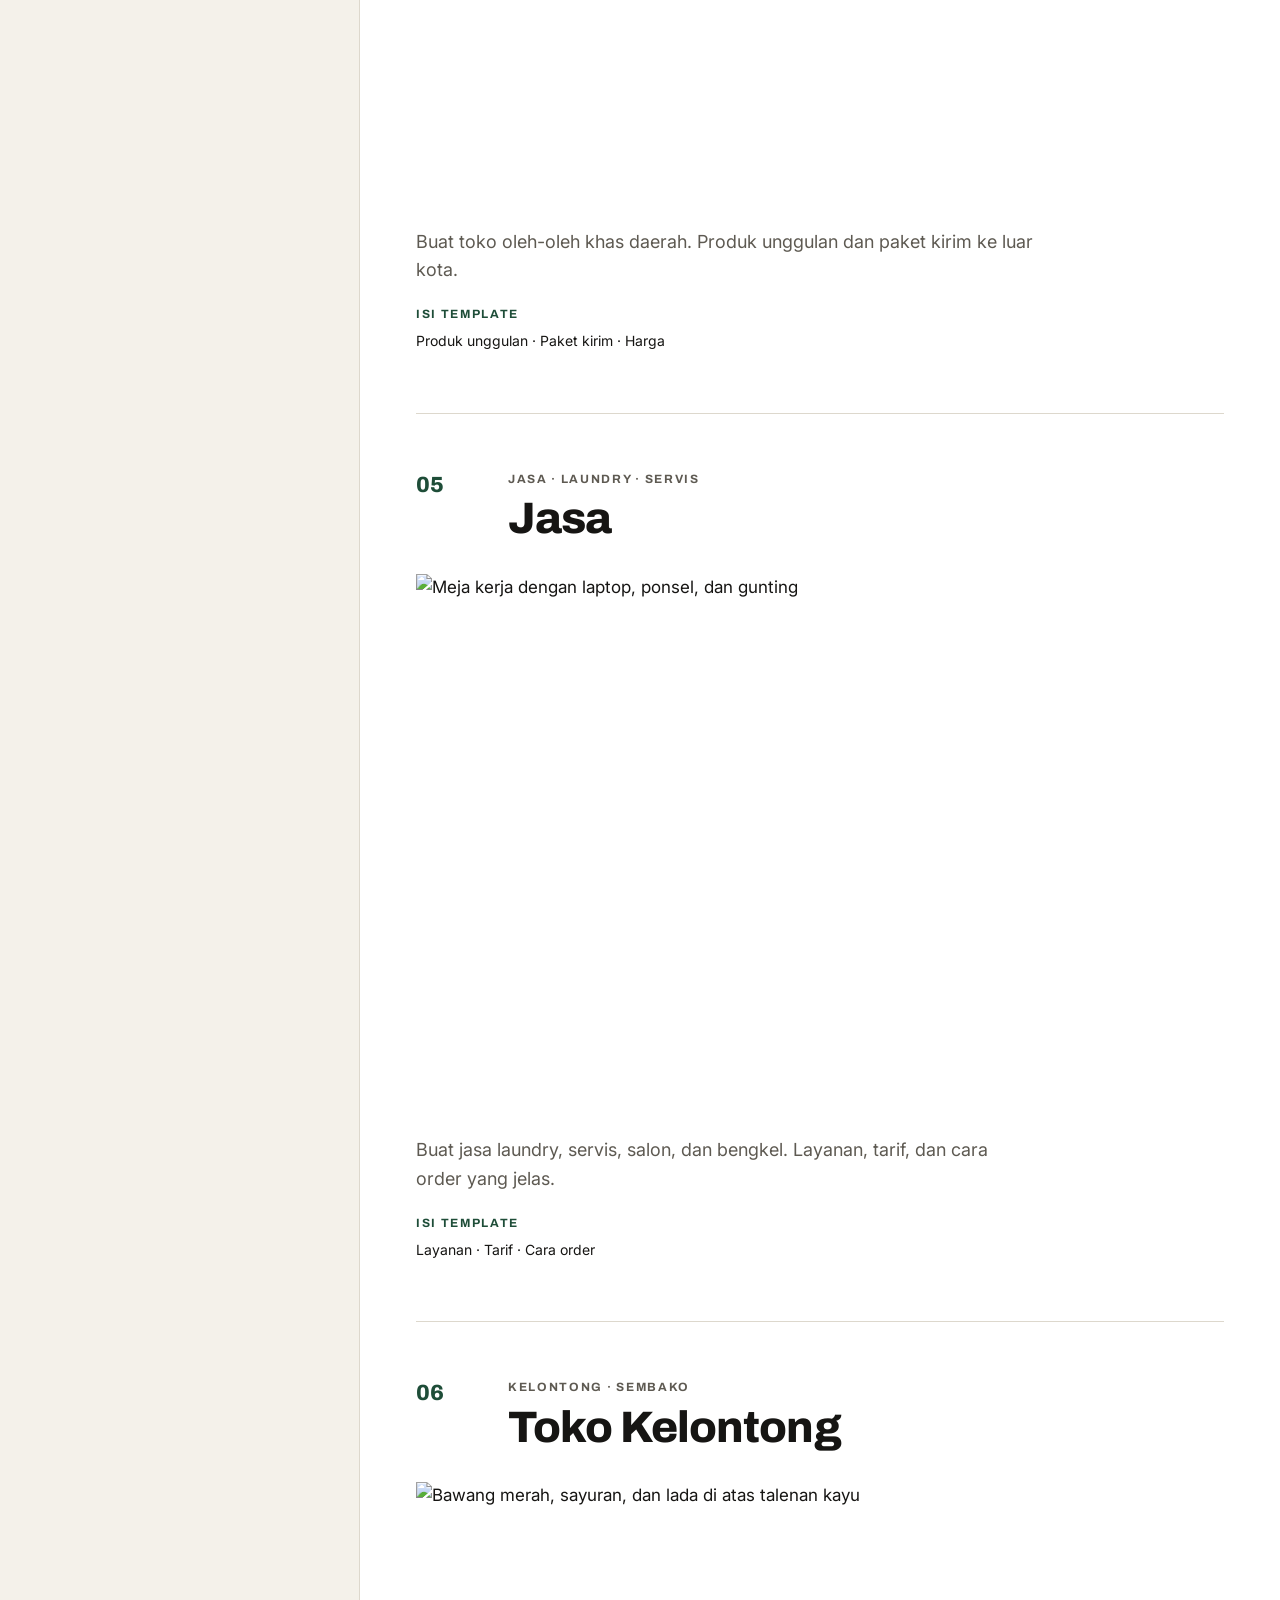
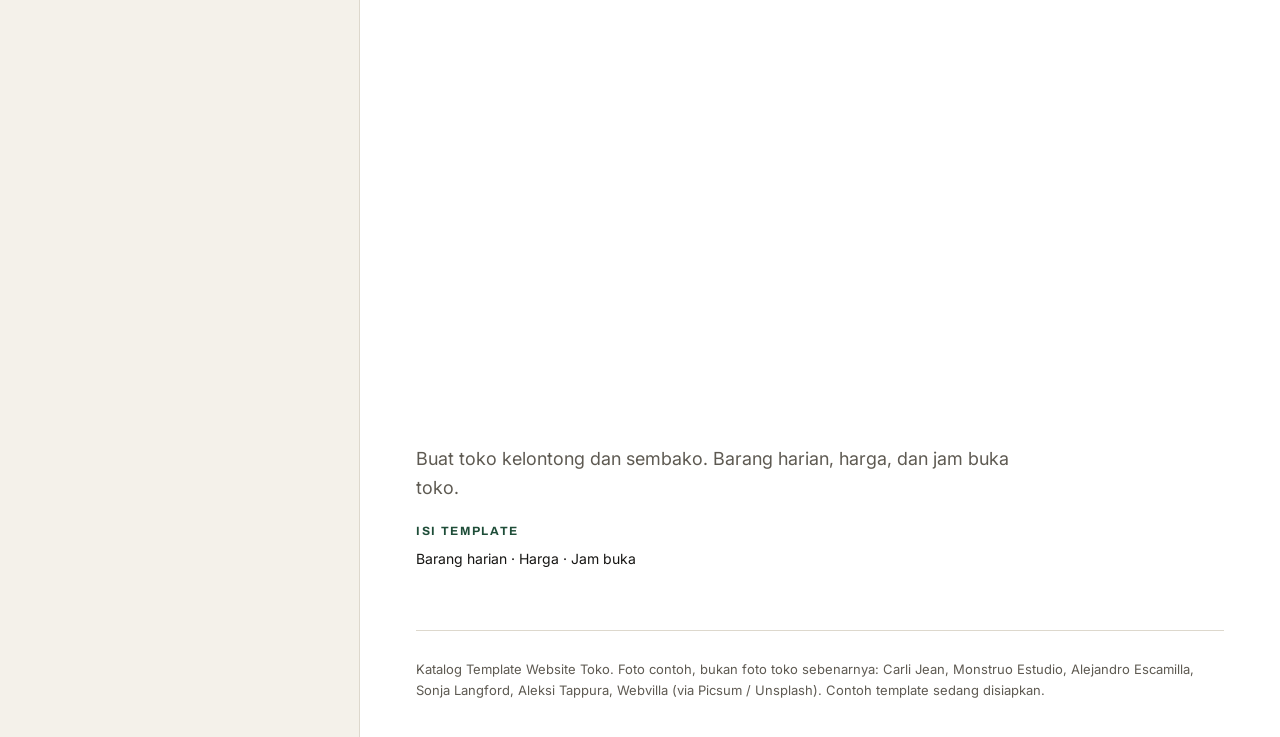
==== commit 85bc2c55: "Rombak homepage Split/Rail: rel kiri menempel + 6 artikel kategori berfoto, tanpa hero/grid/contoh t" ====
--- a/index.html
+++ b/index.html
@@ -7,128 +7,159 @@
 <meta name="description" content="Template website satu halaman untuk kafe, warung makan, butik, oleh-oleh, jasa, dan toko kelontong. Pilih kategorinya, isi datanya, website langsung jadi.">
 <link rel="preconnect" href="https://fonts.googleapis.com">
 <link rel="preconnect" href="https://fonts.gstatic.com" crossorigin>
-<link href="https://fonts.googleapis.com/css2?family=Fraunces:ital,opsz,wght@0,9..144,400;0,9..144,600;0,9..144,700;1,9..144,600&family=Inter:wght@400;500;600&display=swap" rel="stylesheet">
+<link href="https://fonts.googleapis.com/css2?family=Archivo:wght@500;600;700;800&family=Inter:wght@400;500;600&display=swap" rel="stylesheet">
 <link rel="stylesheet" href="css/style.css">
 </head>
 <body>
-<header class="site-header">
-  <div class="wrap header-inner">
-    <a class="logo" href="#">Katalog <span>Template</span></a>
-    <nav aria-label="Navigasi utama">
-      <a href="#kategori">Kategori</a>
-      <a href="#cara-kerja">Cara kerja</a>
-    </nav>
-  </div>
-</header>
+<a class="skip" href="#daftar">Lewati ke daftar kategori</a>
+<div class="layout">
 
-<main>
-  <section class="hero">
-    <div class="wrap">
-      <h1>Website toko,<br><span class="accent">siap dipakai.</span></h1>
-      <p class="lead">Template satu halaman untuk kafe, warung, butik, oleh-oleh, jasa, dan kelontong.</p>
-      <form class="search" id="search" role="search" action="#kategori">
-        <label class="visually-hidden" for="cari">Cari kategori template</label>
-        <input id="cari" name="cari" type="search" placeholder="Cari kategori: kafe, butik, laundry…" autocomplete="off">
+  <aside class="rail">
+    <div class="rail-inner">
+      <p class="kicker">Katalog &middot; 6 template</p>
+      <h1>Template Website Toko</h1>
+      <p class="intro">Satu halaman untuk tokomu. Pilih jenis usahamu di sebelah, isi datanya, website langsung jadi.</p>
+
+      <form class="search" id="search" role="search" action="#daftar">
+        <label for="cari">Cari kategori</label>
+        <input id="cari" name="cari" type="search" placeholder="Kafe, butik, laundry&hellip;" autocomplete="off">
         <button type="submit">Cari</button>
       </form>
-      <figure class="hero-photo">
-        <img src="https://thumb.wikimedia.org/wikipedia/commons/thumb/3/35/Basket_of_Vegetables_%28Unsplash%29.jpg/960px-Basket_of_Vegetables_%28Unsplash%29.jpg" alt="Keranjang berisi sayuran segar di pasar" width="960" height="640" loading="eager">
+      <p class="hasil" id="hasil" aria-live="polite">Menampilkan 6 dari 6 kategori</p>
+
+      <section class="kerja" aria-labelledby="kerja-judul">
+        <h2 id="kerja-judul">Cara kerja</h2>
+        <ol>
+          <li>
+            <span class="step-num" aria-hidden="true">01</span>
+            <div>
+              <h3>Pilih kategori</h3>
+              <p>Cari yang paling dekat dengan usahamu.</p>
+            </div>
+          </li>
+          <li>
+            <span class="step-num" aria-hidden="true">02</span>
+            <div>
+              <h3>Sesuaikan datanya</h3>
+              <p>Nama toko, alamat, menu atau produk, foto, dan jam buka.</p>
+            </div>
+          </li>
+          <li>
+            <span class="step-num" aria-hidden="true">03</span>
+            <div>
+              <h3>Website siap dipakai</h3>
+              <p>Satu halaman, langsung bisa dibagikan ke pelanggan.</p>
+            </div>
+          </li>
+        </ol>
+      </section>
+
+      <p class="rail-note">Contoh template tiap kategori sedang disiapkan.</p>
+    </div>
+  </aside>
+
+  <main class="daftar" id="daftar">
+    <article class="kategori" data-cari="kafe resto kopi restoran menu jam buka lokasi">
+      <header class="kategori-head">
+        <span class="num" aria-hidden="true">01</span>
+        <div>
+          <p class="jenis">Kafe &middot; Resto &middot; Kopi</p>
+          <h2>Kafe &amp; Resto</h2>
+        </div>
+      </header>
+      <figure class="foto">
+        <img src="https://picsum.photos/id/431/960/640" alt="Secangkir kopi latte di atas meja kayu kafe, di samping bel dan struk" width="960" height="640" loading="eager">
       </figure>
+      <p class="desc">Buat kafe, resto, dan tempat ngopi. Menu, jam buka, dan lokasi jelas di satu halaman.</p>
+      <p class="isi"><span>Isi template</span> Menu &middot; Jam buka &middot; Lokasi &middot; Foto</p>
+    </article>
+
+    <article class="kategori" data-cari="warung makan rumah makan depot menu harian harga">
+      <header class="kategori-head">
+        <span class="num" aria-hidden="true">02</span>
+        <div>
+          <p class="jenis">Warung &middot; Rumah makan</p>
+          <h2>Warung Makan</h2>
+        </div>
+      </header>
+      <figure class="foto">
+        <img src="https://picsum.photos/id/488/960/640" alt="Mangkuk berisi sayuran dan salad di atas talenan kayu" width="960" height="640" loading="lazy">
+      </figure>
+      <p class="desc">Buat warung makan dan rumah makan. Daftar menu harian dan harga yang gampang dibaca.</p>
+      <p class="isi"><span>Isi template</span> Menu harian &middot; Harga &middot; Jam buka</p>
+    </article>
+
+    <article class="kategori" data-cari="butik fashion toko baju sepatu katalog produk foto harga">
+      <header class="kategori-head">
+        <span class="num" aria-hidden="true">03</span>
+        <div>
+          <p class="jenis">Butik &middot; Fashion &middot; Baju</p>
+          <h2>Butik &amp; Fashion</h2>
+        </div>
+      </header>
+      <figure class="foto">
+        <img src="https://picsum.photos/id/21/960/640" alt="Sepasang sepatu hak tinggi berwarna putih" width="960" height="640" loading="lazy">
+      </figure>
+      <p class="desc">Buat butik, toko baju, dan fashion. Katalog produk dengan foto dan harga.</p>
+      <p class="isi"><span>Isi template</span> Katalog produk &middot; Foto &middot; Harga</p>
+    </article>
+
+    <article class="kategori" data-cari="oleh-oleh khas daerah produk unggulan paket kirim madu">
+      <header class="kategori-head">
+        <span class="num" aria-hidden="true">04</span>
+        <div>
+          <p class="jenis">Oleh-oleh &middot; Khas daerah</p>
+          <h2>Oleh-Oleh</h2>
+        </div>
+      </header>
+      <figure class="foto">
+        <img src="https://picsum.photos/id/312/960/640" alt="Sendok madu di atas wadah berisi madu" width="960" height="640" loading="lazy">
+      </figure>
+      <p class="desc">Buat toko oleh-oleh khas daerah. Produk unggulan dan paket kirim ke luar kota.</p>
+      <p class="isi"><span>Isi template</span> Produk unggulan &middot; Paket kirim &middot; Harga</p>
+    </article>
+
+    <article class="kategori" data-cari="jasa laundry servis salon bengkel layanan tarif order">
+      <header class="kategori-head">
+        <span class="num" aria-hidden="true">05</span>
+        <div>
+          <p class="jenis">Jasa &middot; Laundry &middot; Servis</p>
+          <h2>Jasa</h2>
+        </div>
+      </header>
+      <figure class="foto">
+        <img src="https://picsum.photos/id/445/960/640" alt="Meja kerja dengan laptop, ponsel, dan gunting" width="960" height="640" loading="lazy">
+      </figure>
+      <p class="desc">Buat jasa laundry, servis, salon, dan bengkel. Layanan, tarif, dan cara order yang jelas.</p>
+      <p class="isi"><span>Isi template</span> Layanan &middot; Tarif &middot; Cara order</p>
+    </article>
+
+    <article class="kategori" data-cari="toko kelontong sembako barang harian harga jam buka sayur">
+      <header class="kategori-head">
+        <span class="num" aria-hidden="true">06</span>
+        <div>
+          <p class="jenis">Kelontong &middot; Sembako</p>
+          <h2>Toko Kelontong</h2>
+        </div>
+      </header>
+      <figure class="foto">
+        <img src="https://picsum.photos/id/292/960/640" alt="Bawang merah, sayuran, dan lada di atas talenan kayu" width="960" height="640" loading="lazy">
+      </figure>
+      <p class="desc">Buat toko kelontong dan sembako. Barang harian, harga, dan jam buka toko.</p>
+      <p class="isi"><span>Isi template</span> Barang harian &middot; Harga &middot; Jam buka</p>
+    </article>
+
+    <div class="kosong" id="kosong" hidden>
+      <p>Tidak ada kategori yang cocok dengan &ldquo;<span id="kosong-kata"></span>&rdquo;.</p>
+      <button type="button" id="reset-cari">Tampilkan semua kategori</button>
     </div>
-  </section>
 
-  <section class="kategori" id="kategori">
-    <div class="wrap">
-      <h2>Enam jenis toko.</h2>
-      <p class="section-intro">Setiap kategori punya satu gaya template satu halaman. Contoh template untuk setiap kategori sedang disiapkan.</p>
-      <ul class="index" id="index">
-        <li class="index-row" data-cari="kafe resto kopi restoran menu jam buka lokasi">
-          <span class="index-num" aria-hidden="true">01</span>
-          <div>
-            <h3>Kafe &amp; Resto</h3>
-            <p>Buat kafe, resto, dan tempat ngopi. Menu, jam buka, dan lokasi jelas di satu halaman.</p>
-          </div>
-        </li>
-        <li class="index-row" data-cari="warung makan rumah makan depot menu harian harga">
-          <span class="index-num" aria-hidden="true">02</span>
-          <div>
-            <h3>Warung Makan</h3>
-            <p>Buat warung makan dan rumah makan. Daftar menu harian dan harga yang gampang dibaca.</p>
-          </div>
-        </li>
-        <li class="index-row" data-cari="butik fashion toko baju katalog produk foto harga">
-          <span class="index-num" aria-hidden="true">03</span>
-          <div>
-            <h3>Butik &amp; Fashion</h3>
-            <p>Buat butik, toko baju, dan fashion. Katalog produk dengan foto dan harga.</p>
-          </div>
-        </li>
-        <li class="index-row" data-cari="oleh-oleh khas daerah produk unggulan paket kirim">
-          <span class="index-num" aria-hidden="true">04</span>
-          <div>
-            <h3>Oleh-Oleh</h3>
-            <p>Buat toko oleh-oleh khas daerah. Produk unggulan dan paket kirim ke luar kota.</p>
-          </div>
-        </li>
-        <li class="index-row" data-cari="jasa laundry servis salon bengkel layanan tarif order">
-          <span class="index-num" aria-hidden="true">05</span>
-          <div>
-            <h3>Jasa</h3>
-            <p>Buat jasa laundry, servis, salon, dan bengkel. Layanan, tarif, dan cara order yang jelas.</p>
-          </div>
-        </li>
-        <li class="index-row" data-cari="toko kelontong sembako barang harian harga jam buka">
-          <span class="index-num" aria-hidden="true">06</span>
-          <div>
-            <h3>Toko Kelontong</h3>
-            <p>Buat toko kelontong dan sembako. Barang harian, harga, dan jam buka toko.</p>
-          </div>
-        </li>
-      </ul>
-      <div class="kosong" id="kosong" hidden>
-        <p>Tidak ada kategori yang cocok dengan “<span id="kosong-kata"></span>”.</p>
-        <button type="button" id="reset-cari">Tampilkan semua kategori</button>
-      </div>
-    </div>
-  </section>
+    <footer class="site-footer">
+      <p>Katalog Template Website Toko. Foto contoh, bukan foto toko sebenarnya: Carli Jean, Monstruo Estudio, Alejandro Escamilla, Sonja Langford, Aleksi Tappura, Webvilla (via Picsum / Unsplash). Contoh template sedang disiapkan.</p>
+    </footer>
+  </main>
 
-  <section class="cara-kerja" id="cara-kerja">
-    <div class="wrap">
-      <h2>Tiga langkah, website jadi.</h2>
-      <ol class="steps">
-        <li>
-          <span class="step-num" aria-hidden="true">01</span>
-          <h3>Pilih kategori</h3>
-          <p>Cari kategori yang paling dekat dengan usahamu.</p>
-        </li>
-        <li>
-          <span class="step-num" aria-hidden="true">02</span>
-          <h3>Sesuaikan datanya</h3>
-          <p>Nama toko, alamat, menu atau produk, foto, dan jam buka.</p>
-        </li>
-        <li>
-          <span class="step-num" aria-hidden="true">03</span>
-          <h3>Website siap dipakai</h3>
-          <p>Satu halaman, langsung bisa dibagikan ke pelanggan.</p>
-        </li>
-      </ol>
-    </div>
-  </section>
-
-  <section class="penutup">
-    <div class="wrap">
-      <h2>Punya toko? Website-nya bisa jadi hari ini.</h2>
-      <a class="btn" href="#kategori">Cari kategori</a>
-    </div>
-  </section>
-</main>
-
-<footer class="site-footer">
-  <div class="wrap">
-    <p>Katalog Template Website Toko. Foto: Markus Spiske (Wikimedia Commons). Foto contoh, bukan foto toko sebenarnya. Contoh template sedang disiapkan.</p>
-  </div>
-</footer>
-
+</div>
 <script src="js/app.js" defer></script>
 </body>
 </html>
--- a/css/style.css
+++ b/css/style.css
@@ -1,106 +1,104 @@
-/* Katalog Template Website Toko — Editorial terang (redesign 2026-11-24 23:3x WITA).
-   Arahan Iky: "jelek terlalu ai slop dan carton" — buang 3D kartun, gradasi, kaca,
-   dan contoh template; fokus homepage saja. Sistem: kertas hangat, tinta, satu aksen
-   vermilion, serif Fraunces + Inter, garis hairline, sudut kotak, satu foto asli.
-   Kontras diverifikasi (chroma): tinta/kertas 16.71:1, muted/kertas 5.04:1,
-   aksen/kertas 4.84:1, kertas/tinta 16.71:1. Tanpa ungu (aturan anti-slop).
-   Sloplint: perbaikan nyata diterapkan (overflow-x clip, outline focus, skala 4px,
-   tabular-nums, :active). Di-waive: FAIL 20 (bukan tema Hallmark, tidak ada stamp
-   tema); REFLEX 38iii (kata aksen "siap dipakai." adalah signature, sekali, di hero);
-   REFLEX 26b :disabled (tidak ada kontrol disabled di halaman). */
+/* Katalog Template Website Toko — Split / Rail (rombak 2026-11-25 00:xx WITA).
+   Arahan Iky: rombak homepage Templatewebsite lagi. Beda total dari semua versi
+   sebelumnya: TIDAK ADA hero, grid/bento/reel, daftar indeks, atau section
+   penutup. Halaman ini dua kolom: rel kiri menempel (judul + cari + cara
+   kerja), kolom kanan berisi 6 artikel kategori, masing-masing dengan satu
+   foto asli. TANPA: 3D kartun, gradasi, kaca, bayangan, loader, tilt,
+   parallax, reveal saat scroll, marquee, ungu, contoh template.
+   Sistem: putih + kertas rel, tinta, satu aksen hijau tua, grotesk Archivo
+   + Inter, garis hairline, sudut kotak, satu foto asli per kategori.
+   Kontras dihitung (python): tinta/putih 18.25:1, muted/putih 6.86:1,
+   aksen/putih 9.66:1, tinta/kertas 16.18:1, muted/kertas 6.08:1,
+   aksen/kertas 8.56:1, putih/aksen 9.66:1 — semua lulus WCAG AA. */
 :root{
-  --paper:#faf7f1; --paper-2:#f3eee2; --ink:#1a1712; --muted:#6f6a5e;
-  --accent:#c2410c; --line:#e4ded1; --line-strong:#1a1712;
-  --serif:"Fraunces",Georgia,serif; --sans:"Inter",system-ui,-apple-system,sans-serif;
-  --wrap:1120px;
+  --paper:#ffffff; --rail:#f4f1ea; --ink:#161513; --muted:#5e5a52;
+  --accent:#1e4d38; --line:#ddd8cd; --line-strong:#161513;
+  --display:"Archivo",system-ui,-apple-system,sans-serif;
+  --sans:"Inter",system-ui,-apple-system,sans-serif;
+  --rail-w:360px;
 }
 *{box-sizing:border-box}
 html{scroll-behavior:smooth;overflow-x:clip}
 @media (prefers-reduced-motion:reduce){html{scroll-behavior:auto}}
 body{margin:0;background:var(--paper);color:var(--ink);font-family:var(--sans);font-size:17px;line-height:1.6;-webkit-font-smoothing:antialiased;overflow-x:clip}
 img{display:block;max-width:100%}
-h1,h2,h3{font-family:var(--serif);font-weight:600;line-height:1.08;letter-spacing:-.015em;margin:0}
+h1,h2,h3{font-family:var(--display);margin:0}
 p{margin:0}
 a{color:inherit}
-.wrap{max-width:var(--wrap);margin:0 auto;padding:0 24px}
+figure{margin:0}
+.skip{position:absolute;left:16px;top:-64px;z-index:20;padding:12px 16px;background:var(--ink);color:var(--paper);font-weight:600;text-decoration:none}
+.skip:focus{top:16px}
 .visually-hidden{position:absolute;width:1px;height:1px;overflow:hidden;clip:rect(0 0 0 0);white-space:nowrap}
 
-/* header */
-.site-header{position:sticky;top:0;z-index:10;background:var(--paper);border-bottom:1px solid var(--line)}
-.header-inner{display:flex;align-items:center;justify-content:space-between;min-height:64px}
-.logo{font-family:var(--serif);font-weight:700;font-size:22px;text-decoration:none;letter-spacing:-.01em}
-.logo span{color:var(--accent)}
-.site-header nav{display:flex;gap:28px}
-.site-header nav a{font-size:15px;font-weight:500;text-decoration:none;color:var(--ink)}
-.site-header nav a:hover{color:var(--accent);text-decoration:underline;text-underline-offset:4px}
+/* layout dua kolom */
+.layout{display:grid;grid-template-columns:var(--rail-w) minmax(0,1fr);min-height:100svh}
+.layout > *{min-width:0}
+.kategori-head > *{min-width:0}
 
-/* hero */
-.hero{padding:72px 0 96px;border-bottom:1px solid var(--line)}
-.hero h1{margin-top:0;font-size:clamp(48px,7.4vw,88px);line-height:1.02;letter-spacing:-.025em;text-wrap:balance}
-.hero h1 .accent{color:var(--accent)}
-.lead{margin-top:28px;max-width:640px;font-size:19px;line-height:1.6;color:var(--muted)}
-.search{display:flex;max-width:560px;margin-top:36px}
-.search input{flex:1;min-width:0;padding:16px;border:1.5px solid var(--ink);border-right:0;background:var(--paper);color:var(--ink);font:inherit;font-size:16px;outline:0}
+/* rel kiri */
+.rail{background:var(--rail);border-right:1px solid var(--line)}
+.rail-inner{position:sticky;top:0;max-height:100svh;overflow:auto;padding:36px 32px 32px}
+.kicker{font-family:var(--display);font-size:12px;font-weight:700;letter-spacing:.14em;text-transform:uppercase;color:var(--accent)}
+.rail h1{margin-top:16px;font-size:40px;font-weight:800;line-height:1.04;letter-spacing:-.02em;text-wrap:balance}
+.intro{margin-top:16px;font-size:16px;line-height:1.6;color:var(--muted)}
+.search{margin-top:28px}
+.search label{display:block;font-size:13px;font-weight:600;margin-bottom:8px}
+.search input{display:block;width:100%;padding:14px;border:1.5px solid var(--ink);background:var(--paper);color:var(--ink);font:inherit;font-size:16px;outline:0}
 .search input::placeholder{color:var(--muted)}
 .search input:focus{outline:2px solid var(--accent);outline-offset:2px}
-.search button{flex:none;padding:16px 24px;border:1.5px solid var(--ink);background:var(--ink);color:var(--paper);font:inherit;font-size:16px;font-weight:600;cursor:pointer}
+.search button{display:block;width:100%;margin-top:12px;padding:14px;border:1.5px solid var(--ink);background:var(--ink);color:var(--paper);font:inherit;font-size:16px;font-weight:600;cursor:pointer}
 .search button:hover{background:var(--accent);border-color:var(--accent)}
 .search button:active{transform:translateY(1px)}
-.hero-photo{margin:56px 0 0}
-.hero-photo img{width:100%;aspect-ratio:16/7;object-fit:cover}
+.hasil{margin-top:12px;font-size:13px;color:var(--muted);font-variant-numeric:tabular-nums}
 
-/* sections */
-.kategori,.cara-kerja{padding:96px 0;border-bottom:1px solid var(--line)}
-.kategori h2,.cara-kerja h2{font-size:clamp(34px,4.4vw,52px)}
-.section-intro{margin-top:16px;max-width:620px;color:var(--muted);font-size:18px}
+/* cara kerja di rel */
+.kerja{margin-top:36px;padding-top:24px;border-top:1px solid var(--line)}
+.kerja h2{font-size:12px;font-weight:700;letter-spacing:.14em;text-transform:uppercase;color:var(--accent)}
+.kerja ol{list-style:none;margin:20px 0 0;padding:0;display:grid;gap:20px}
+.kerja li{display:grid;grid-template-columns:36px 1fr;gap:4px 12px}
+.step-num{font-family:var(--display);font-size:15px;font-weight:700;color:var(--accent);line-height:1.5;font-variant-numeric:tabular-nums}
+.kerja h3{font-size:16px;font-weight:700;line-height:1.35}
+.kerja p{margin-top:4px;font-size:14px;line-height:1.55;color:var(--muted)}
+.rail-note{margin-top:32px;padding-top:20px;border-top:1px solid var(--line);font-size:13px;line-height:1.6;color:var(--muted)}
 
-/* index daftar kategori */
-.index{list-style:none;margin:48px 0 0;padding:0;border-bottom:1px solid var(--line)}
-.index-row{display:grid;grid-template-columns:72px 1fr;gap:8px 24px;padding:28px 16px;margin:0 -16px;border-top:1px solid var(--line);transition:background-color .18s ease}
-.index-row:hover{background:var(--paper-2)}
-.index-num{font-family:var(--serif);font-size:20px;font-weight:600;color:var(--accent);line-height:1.4;font-variant-numeric:tabular-nums}
-.index-row h3{font-size:28px}
-.index-row:hover h3{color:var(--accent)}
-.index-row p{margin-top:8px;max-width:640px;color:var(--muted)}
-.index-row[hidden]{display:none}
-.kosong{margin-top:32px;padding:28px 0;border-top:1px solid var(--line)}
+/* kolom kanan: artikel kategori */
+.daftar{padding:8px 56px 0}
+.kategori{padding:56px 0 60px;border-bottom:1px solid var(--line)}
+.kategori-head{display:grid;grid-template-columns:72px 1fr;gap:8px 20px;align-items:start}
+.num{font-family:var(--display);font-size:22px;font-weight:800;color:var(--accent);line-height:1.4;font-variant-numeric:tabular-nums}
+.jenis{font-family:var(--display);font-size:12px;font-weight:700;letter-spacing:.14em;text-transform:uppercase;color:var(--muted)}
+.kategori h2{margin-top:6px;font-size:clamp(32px,3.6vw,44px);font-weight:800;line-height:1.06;letter-spacing:-.02em}
+.foto{margin-top:32px;overflow:hidden}
+.foto img{width:100%;height:auto;aspect-ratio:3/2;object-fit:cover}
+@media (hover:hover){
+  .foto img{transition:transform .4s ease}
+  .kategori:hover .foto img{transform:scale(1.02)}
+}
+.desc{margin-top:24px;max-width:620px;font-size:18px;line-height:1.6;color:var(--muted)}
+.isi{margin-top:20px;font-size:14px;color:var(--ink)}
+.isi span{display:block;font-family:var(--display);font-size:12px;font-weight:700;letter-spacing:.14em;text-transform:uppercase;color:var(--accent);margin-bottom:6px}
+.kategori[hidden]{display:none}
+
+/* kosong + footer */
+.kosong{padding:48px 0;border-bottom:1px solid var(--line)}
 .kosong p{font-size:18px}
 .kosong button{margin-top:16px;padding:12px 20px;border:1.5px solid var(--ink);background:transparent;color:var(--ink);font:inherit;font-size:15px;font-weight:600;cursor:pointer}
 .kosong button:hover{background:var(--ink);color:var(--paper)}
 .kosong button:active{transform:translateY(1px)}
-
-/* cara kerja */
-.steps{list-style:none;margin:48px 0 0;padding:0;display:grid;grid-template-columns:repeat(3,1fr);gap:32px}
-.steps li{border-top:2px solid var(--ink);padding-top:20px}
-.step-num{font-family:var(--serif);font-size:40px;font-weight:600;color:var(--accent);line-height:1;font-variant-numeric:tabular-nums}
-.steps h3{margin-top:16px;font-size:22px}
-.steps p{margin-top:8px;color:var(--muted)}
-
-/* penutup */
-.penutup{padding:96px 0}
-.penutup h2{font-size:clamp(34px,4.4vw,52px);max-width:720px;text-wrap:balance}
-.btn{display:inline-block;margin-top:32px;padding:16px 28px;background:var(--ink);color:var(--paper);font-size:16px;font-weight:600;text-decoration:none}
-.btn:hover{background:var(--accent)}
-.btn:active{transform:translateY(1px)}
-
-/* footer */
-.site-footer{border-top:1px solid var(--line);padding:28px 0 36px}
+.site-footer{padding:28px 0 36px}
 .site-footer p{font-size:13px;line-height:1.6;color:var(--muted)}
 
-/* responsif */
-@media (max-width:820px){
-  .steps{grid-template-columns:1fr;gap:28px}
-}
-@media (max-width:640px){
-  body{font-size:16px}
-  .hero{padding:56px 0 72px}
-  .lead{font-size:17px}
-  .hero-photo img{aspect-ratio:16/10}
-  .kategori,.cara-kerja{padding:72px 0}
-  .index-row{grid-template-columns:48px 1fr;gap:8px 16px;padding:24px 12px;margin:0 -12px}
-  .index-row h3{font-size:22px}
-  .search button{padding:16px}
-  .penutup{padding:72px 0}
+/* responsif: rel jadi atas */
+@media (max-width:900px){
+  .layout{grid-template-columns:1fr}
+  .rail{border-right:0;border-bottom:1px solid var(--line)}
+  .rail-inner{position:static;max-height:none;overflow:visible;padding:32px 24px}
+  .rail h1{font-size:34px}
+  .daftar{padding:0 24px}
+  .kategori{padding:44px 0 48px}
+  .kategori-head{grid-template-columns:48px 1fr;gap:8px 16px}
+  .kategori h2{font-size:30px}
+  .foto img{aspect-ratio:3/2}
 }
 @media (prefers-reduced-motion:reduce){
   *{transition:none !important}
